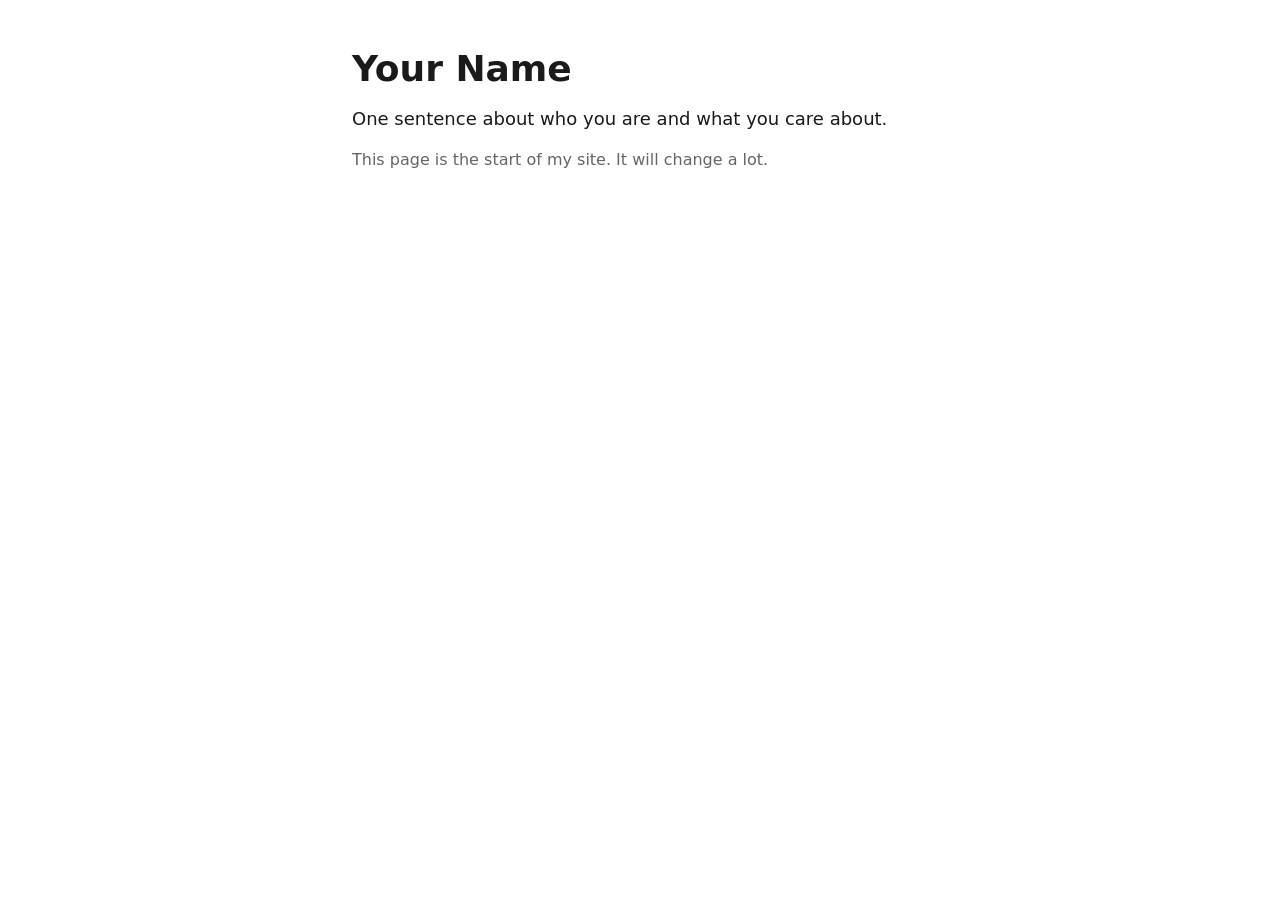
==== public/index.html @ e25cf537 "Add the PMUX starter for my personal site" ====
<!doctype html>
<html lang="en">
<head>
  <meta charset="utf-8">
  <meta name="viewport" content="width=device-width, initial-scale=1">
  <title>Your Name</title>
  <style>
    body {
      margin: 0;
      padding: 48px 24px;
      font-family: system-ui, -apple-system, "Segoe UI", sans-serif;
      font-size: 18px;
      line-height: 1.5;
      color: #1a1a1a;
      background: #ffffff;
    }
    main {
      max-width: 36rem;
      margin: 0 auto;
    }
    h1 {
      font-size: 2.25rem;
      line-height: 1.15;
      margin: 0 0 16px;
    }
    p {
      margin: 0 0 16px;
    }
    a {
      color: inherit;
    }
    .note {
      color: #666666;
      font-size: 16px;
    }
  </style>
</head>
<body>
  <main>
    <h1>Your Name</h1>
    <p>One sentence about who you are and what you care about.</p>
    <p class="note">This page is the start of my site. It will change a lot.</p>
  </main>
</body>
</html>
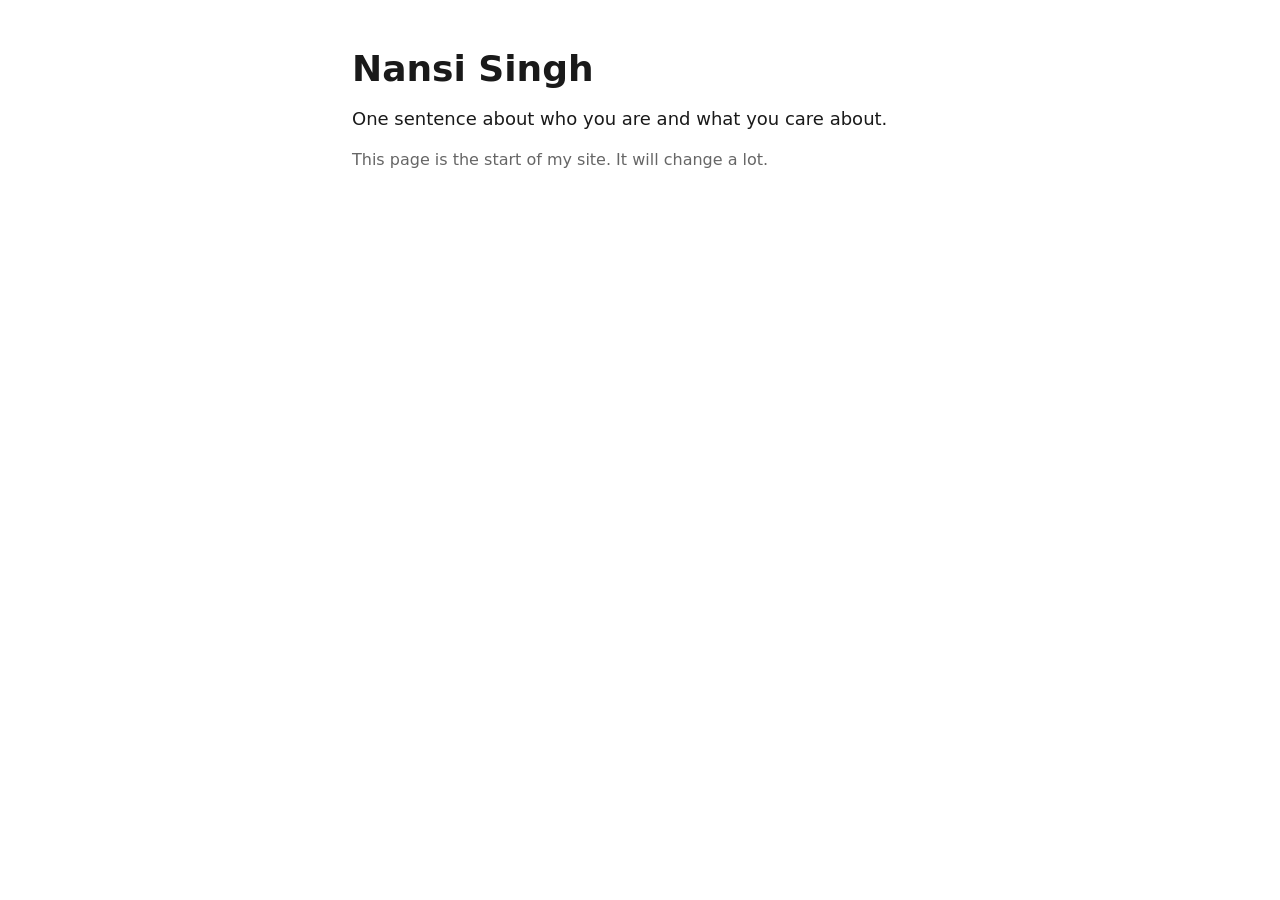
==== commit cb598d67: "Put my name on my homepage" ====
--- a/public/index.html
+++ b/public/index.html
@@ -3,7 +3,7 @@
 <head>
   <meta charset="utf-8">
   <meta name="viewport" content="width=device-width, initial-scale=1">
-  <title>Your Name</title>
+  <title>Nansi Singh</title>
   <style>
     body {
       margin: 0;
@@ -37,7 +37,7 @@
 </head>
 <body>
   <main>
-    <h1>Your Name</h1>
+    <h1>Nansi Singh</h1>
     <p>One sentence about who you are and what you care about.</p>
     <p class="note">This page is the start of my site. It will change a lot.</p>
   </main>
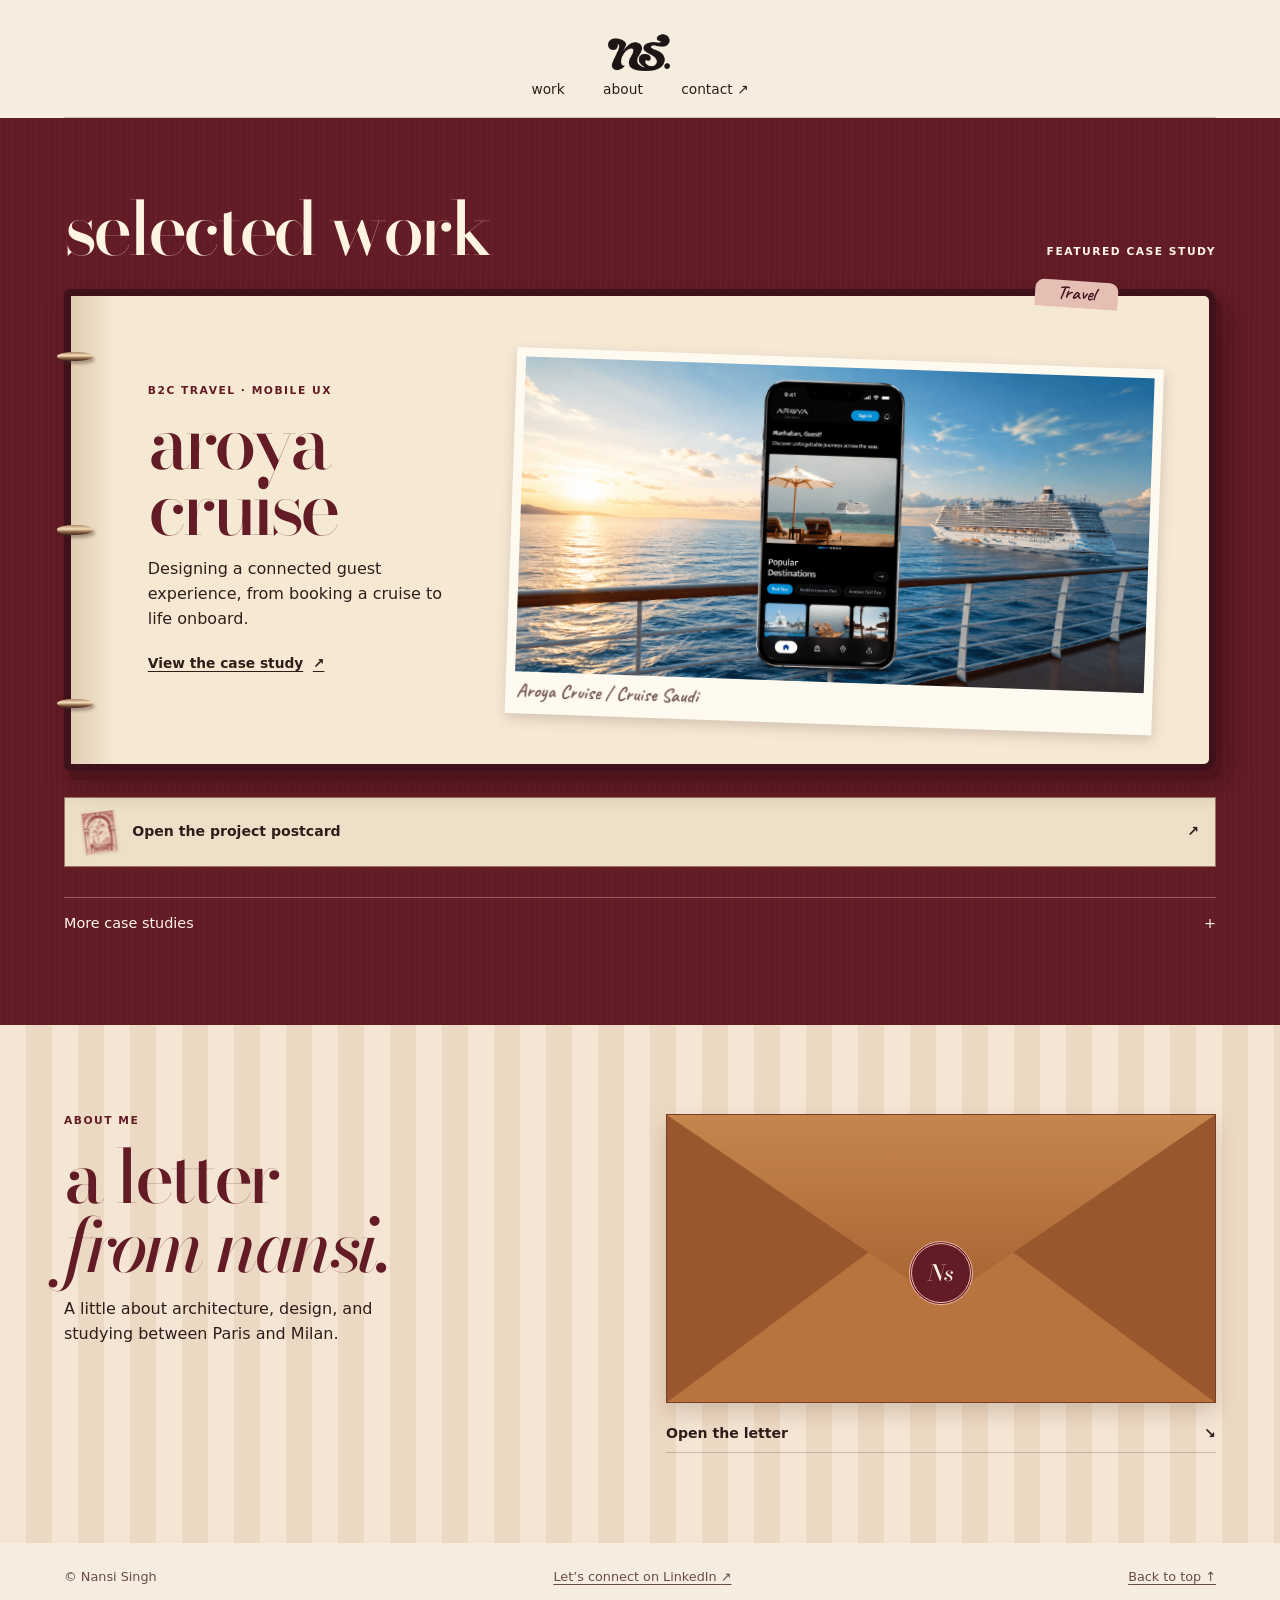
==== commit e1fa92e8: "Bring my portfolio redesign to the course site" ====
--- a/public/index.html
+++ b/public/index.html
@@ -3,43 +3,107 @@
 <head>
   <meta charset="utf-8">
   <meta name="viewport" content="width=device-width, initial-scale=1">
-  <title>Nansi Singh</title>
-  <style>
-    body {
-      margin: 0;
-      padding: 48px 24px;
-      font-family: system-ui, -apple-system, "Segoe UI", sans-serif;
-      font-size: 18px;
-      line-height: 1.5;
-      color: #1a1a1a;
-      background: #ffffff;
+  <meta name="description" content="Nansi Singh, a product designer in Paris working across UX and product strategy.">
+  <meta name="theme-color" content="#631c25">
+  <title>Nansi Singh | Product Design &amp; Strategy</title>
+  <link rel="stylesheet" href="style.css">
+</head>
+<body id="top">
+  <div class="page-opening" aria-hidden="true">
+    <svg class="opening-scene" viewBox="0 0 800 460" fill="none">
+      <path class="opening-sky" d="M31 67 145 35 248 53 368 27 485 45 626 26 765 71 746 351 50 365Z" fill="#e9c8a0"/>
+      <circle class="opening-sun" cx="554" cy="148" r="69" fill="#c86737"/>
+      <path class="opening-hills" d="M33 291 122 248 196 261 284 211 377 260 452 230 583 273 653 224 764 264 745 365 51 379Z" fill="#8e9673"/>
+      <path class="opening-ground" d="M26 329 163 304 285 327 431 298 556 314 672 292 774 321 752 398 649 426 499 408 377 433 251 412 117 429 44 403Z" fill="#a85048"/>
+      <path class="opening-line" d="M91 358c145-41 241 35 377-6s199-35 238-26" stroke="#f8e8cc" stroke-width="2" stroke-linecap="round" stroke-dasharray="5 7"/>
+    </svg>
+    <img class="opening-stamp" src="assets/atelier-stamp.png" alt="">
+  </div>
+  <a class="skip" href="#main">Skip to content</a>
+  <header class="masthead shell">
+    <a class="brand" href="#top" aria-label="Nansi Singh, home"><span class="monogram"><img src="assets/ink-monogram.png" alt="" width="240" height="240"></span></a>
+    <nav aria-label="Main navigation">
+      <a href="#work">work</a>
+      <a href="#about">about</a>
+      <a href="https://www.linkedin.com/in/nansisingh/">contact <span aria-hidden="true">↗</span></a>
+    </nav>
+  </header>
+
+  <main id="main">
+    <section class="work" id="work" aria-labelledby="work-title">
+      <div class="shell">
+        <div class="section-head"><h1 id="work-title">Selected work</h1><span class="label">Featured case study</span></div>
+        <article class="binder" data-enter>
+          <div class="binding" aria-hidden="true"><i></i><i></i><i></i></div><span class="binder-tab" aria-hidden="true">Travel</span>
+          <div class="project-copy">
+            <p class="label">B2C travel · Mobile UX</p>
+            <h3>Aroya <br>Cruise</h3>
+            <p>Designing a connected guest experience, from booking a cruise to life onboard.</p>
+            <a class="ink-link" href="https://www.figma.com/proto/tfjlSwXrJV33OxZfmU2uwi/Aroya-Cruise-CS?node-id=146-2909&amp;scaling=scale-down-width&amp;content-scaling=fixed&amp;page-id=146%3A2908&amp;hide-ui=1">View the case study <span aria-hidden="true">↗</span></a>
+          </div>
+          <figure class="project-print">
+            <img src="assets/aroya.png" alt="Aroya Cruise mobile design shown against an ocean backdrop" width="1774" height="887" loading="lazy">
+            <figcaption>Aroya Cruise / Cruise Saudi</figcaption>
+          </figure>
+        </article>
+        <details class="field-note">
+          <summary><img src="assets/atelier-stamp.png" alt=""><span class="note-open">Open the project postcard</span><span class="note-close">Close the project postcard</span><span aria-hidden="true">↗</span></summary>
+          <div class="postcard-copy">
+            <p class="label">Aroya Cruise · Field note</p>
+            <h2>One voyage, three journeys.</h2>
+            <p>I mapped the experience before booking, after booking, and onboard. The mobile design system supported both English and Arabic across those journeys.</p>
+          </div>
+        </details>
+        <details class="archive">
+          <summary>More case studies <span aria-hidden="true"></span></summary>
+          <div class="archive-links">
+            <a href="https://www.figma.com/proto/XXnvyD3x2PfNBTRGx8fcpU/Online-Pay-Case-study?node-id=162-829&amp;scaling=scale-down-width&amp;content-scaling=fixed&amp;page-id=162%3A790&amp;hide-ui=1"><span>Online Pay</span><small>Financing &amp; checkout ↗</small></a>
+            <a href="https://www.behance.net/gallery/229377149/Design-System-DreamHUB-Case-Study"><span>DreamHUB</span><small>Design system ↗</small></a>
+          </div>
+        </details>
+      </div>
+    </section>
+
+    <section class="about" id="about" aria-labelledby="about-title">
+      <div class="shell about-grid">
+        <div class="about-intro">
+          <p class="label">About me</p>
+          <h2 id="about-title">A letter<br><em>from Nansi.</em></h2>
+          <p>A little about architecture, design, and studying between Paris and Milan.</p>
+        </div>
+        <details class="letter" data-enter>
+          <summary>
+            <span class="envelope" aria-hidden="true"><span class="envelope-note">To you, from Nansi</span><span class="envelope-print"></span><span class="seal">Ns</span></span>
+            <span class="letter-action"><span class="when-closed">Open the letter</span><span class="when-open">Close the letter</span><span aria-hidden="true">↘</span></span>
+          </summary>
+          <div class="letter-paper">
+            <p class="greeting">Hello again,</p>
+            <p>I started in architecture. I still think about how people move through spaces, and I bring that same curiosity to the journeys I design on a screen.</p>
+            <p>These days I’m studying Product Management &amp; UX at SKEMA and Politecnico di Milano, building on my design work in travel, fintech, and B2B SaaS.</p>
+            <p class="sign-off">Nansi</p>
+            <a class="ink-link" href="assets/NansiSingh_Resume.pdf">View my résumé <span aria-hidden="true">↗</span></a>
+          </div>
+        </details>
+      </div>
+    </section>
+  </main>
+
+  <footer class="footer shell">
+    <p>© Nansi Singh</p>
+    <a href="https://www.linkedin.com/in/nansisingh/">Let’s connect on LinkedIn <span aria-hidden="true">↗</span></a>
+    <a href="#top">Back to top ↑</a>
+  </footer>
+  <script>
+    if (!matchMedia('(prefers-reduced-motion: reduce)').matches && 'IntersectionObserver' in window) {
+      const observer = new IntersectionObserver(entries => {
+        for (const entry of entries) {
+          if (!entry.isIntersecting) continue;
+          entry.target.classList.add('arrived');
+          observer.unobserve(entry.target);
+        }
+      }, { threshold: 0.2 });
+      document.querySelectorAll('[data-enter]').forEach(element => observer.observe(element));
     }
-    main {
-      max-width: 36rem;
-      margin: 0 auto;
-    }
-    h1 {
-      font-size: 2.25rem;
-      line-height: 1.15;
-      margin: 0 0 16px;
-    }
-    p {
-      margin: 0 0 16px;
-    }
-    a {
-      color: inherit;
-    }
-    .note {
-      color: #666666;
-      font-size: 16px;
-    }
-  </style>
-</head>
-<body>
-  <main>
-    <h1>Nansi Singh</h1>
-    <p>One sentence about who you are and what you care about.</p>
-    <p class="note">This page is the start of my site. It will change a lot.</p>
-  </main>
+  </script>
 </body>
 </html>
--- a/public/style.css
+++ b/public/style.css
@@ -0,0 +1,227 @@
+@font-face {
+  font-family: "Bodoni Moda";
+  src: url("assets/fonts/bodoni.woff2") format("woff2");
+  font-weight: 500;
+  font-display: swap;
+}
+
+@font-face {
+  font-family: "Bodoni Moda";
+  src: url("assets/fonts/bodoni-italic.woff2") format("woff2");
+  font-weight: 500;
+  font-style: italic;
+  font-display: swap;
+}
+
+@font-face {
+  font-family: Caveat;
+  src: url("assets/fonts/caveat.woff2") format("woff2");
+  font-weight: 600;
+  font-display: swap;
+}
+
+:root {
+  color-scheme: light;
+  --paper: #f6eddf;
+  --ink: #301d19;
+  --muted: #684c44;
+  --wine: #631c25;
+  --deep-wine: #3f111a;
+  --blush: #e5bfb3;
+  --cream: #fff4e1;
+  --rule: #301d1937;
+  --display: "Bodoni Moda", Georgia, serif;
+  --hand: Caveat, cursive;
+  --settle: cubic-bezier(.22, 1, .36, 1);
+  color: var(--ink);
+  background: var(--paper);
+  font: 1rem/1.55 system-ui, sans-serif;
+}
+
+* { box-sizing: border-box; }
+body, h1, h2, h3, p, figure { margin: 0; }
+body { overflow-x: clip; }
+a { color: inherit; text-underline-offset: .25em; }
+a:hover { text-decoration-thickness: 2px; }
+a:focus-visible, summary:focus-visible { outline: 2px solid currentColor; outline-offset: 5px; }
+img { display: block; width: 100%; height: auto; }
+summary { cursor: pointer; }
+.shell { width: min(100% - 3rem, 72rem); margin-inline: auto; }
+.skip { position: fixed; z-index: 5; inset: .6rem auto auto .6rem; padding: .6rem 1rem; background: white; transform: translateY(-160%); }
+.skip:focus { transform: none; }
+
+.masthead { display: grid; justify-items: center; align-content: center; gap: .6rem; padding-block: .95rem 1rem; border-bottom: 1px solid var(--rule); }
+.brand { display: grid; place-items: center; text-decoration: none; }
+.monogram { width: 4.6rem; height: 3.4rem; display: grid; place-items: center;  }
+.monogram img { width: 100%; height: 100%; object-fit: contain; }
+.masthead nav { display: flex; gap: clamp(.9rem, 3vw, 2.4rem); font-size: .86rem; }
+.masthead nav a { text-decoration: none; }
+.masthead nav a:hover { text-decoration: underline; }
+
+.label { font: 650 .67rem/1.35 system-ui, sans-serif; letter-spacing: .14em; text-transform: uppercase; }
+h1, h2, h3 { font-family: var(--display); font-weight: 500; text-transform: lowercase; }
+h1 em, .about h2 em { font-weight: 500; }
+.ink-link { display: inline-flex; gap: .6rem; align-items: center; margin-top: 1.35rem; font-weight: 650; font-size: .86rem; }
+
+
+.work { background-color: var(--wine); background-image: repeating-linear-gradient(90deg, #ffffff05 0 1px, #00000005 1px 3px, transparent 3px 6px); color: var(--cream); padding-block: clamp(2.8rem, 6vw, 5.4rem); }
+.section-head { display: flex; align-items: baseline; justify-content: space-between; gap: 1rem; margin-bottom: 1.55rem; }
+h1, h2 { font-size: clamp(2.65rem, 5.8vw, 5.35rem); line-height: .94; letter-spacing: -.055em; }
+.section-head .label { text-align: right; }
+.binder { position: relative; display: grid; grid-template-columns: .65fr 1.35fr; align-items: center; gap: clamp(1.4rem, 4vw, 4rem); padding: clamp(1.6rem, 4vw, 3.5rem) clamp(1.3rem, 4vw, 3.5rem) clamp(1.6rem, 4vw, 3.5rem) clamp(2.1rem, 6vw, 5rem); color: var(--ink); background: linear-gradient(90deg, #e0cdb3, #f6e9d4 4%, #f6e9d4); border: .45rem solid var(--deep-wine); border-radius: .35rem .75rem .75rem .35rem; box-shadow: .35rem .55rem 0 #4f131b, .65rem .85rem 1.7rem #27081160; }
+.binding { position: absolute; inset: 12% auto 12% -.85rem; display: flex; flex-direction: column; justify-content: space-between; }
+.binding i { display: block; width: 2.2rem; height: .58rem; background: linear-gradient(#ac8668, #f6dfba 40%, #886143 70%, #402920); border-radius: 50%; box-shadow: 2px 3px 3px #462d2660; }
+.project-copy .label { color: var(--wine); }
+.project-copy h3 { font-size: clamp(3rem, 6vw, 5.9rem); line-height: .86; margin-block: .65rem 1rem; color: var(--wine); letter-spacing: -.06em; }
+.project-copy p:not(.label) { max-width: 30ch; }
+.project-print { transform: rotate(2deg); background: #fffaf0; padding: .55rem .55rem .65rem; box-shadow: 1px 5px 12px #462d2633; }
+.project-print figcaption { padding: .55rem .15rem 0; font: 600 1.2rem/1.2 var(--hand); color: var(--muted); }
+.archive { margin-top: 1.9rem; border-top: 1px solid #f7e2cb54; }
+.archive summary, .letter summary { list-style: none; }
+summary::-webkit-details-marker { display: none; }
+.archive summary { display: flex; justify-content: space-between; gap: 1rem; padding-block: .85rem; font-size: .9rem; }
+.archive summary span::before { content: "+"; }
+.archive[open] summary span::before { content: "−"; }
+.archive-links { display: grid; gap: .5rem; grid-template-columns: 1fr 1fr; }
+.archive-links a { display: flex; flex-wrap: wrap; justify-content: space-between; gap: .25rem 1rem; padding: .85rem 1rem; border: 1px solid #f7e2cb54; text-decoration: none; }
+.archive-links a:hover { text-decoration: underline; }
+
+.about { padding-block: clamp(3.5rem, 7vw, 6.4rem); background: repeating-linear-gradient(90deg, #f4e5d5 0 26px, #ecd9c4 26px 52px); }
+.about-grid { display: grid; grid-template-columns: 1fr 1.1fr; align-items: start; gap: clamp(2rem, 8vw, 7rem); }
+.about-intro .label { color: var(--wine); margin-bottom: .8rem; }
+.about h2 { color: var(--wine); }
+.about-intro > p:last-child { margin-top: 1rem; max-width: 31ch; }
+.letter summary { display: grid; gap: 1rem; }
+.envelope { position: relative; isolation: isolate; display: grid; place-items: center; width: 100%; aspect-ratio: 1.9; background: #9a562d; border: 1px solid #773e27; box-shadow: 0 10px 20px #59321530; perspective: 900px; }
+.envelope::before, .envelope::after { content: ""; position: absolute; inset: 0; }
+.envelope::before { background: #b9733e; clip-path: polygon(0 100%, 50% 29%, 100% 100%); }
+.envelope::after { background: linear-gradient(#c7854e, #945121); clip-path: polygon(0 0, 100% 0, 50% 65%); z-index: 2; transform-origin: top center; transition: transform .52s var(--settle); }
+.seal { z-index: 3; display: grid; place-items: center; width: clamp(2.6rem, 5vw, 4rem); aspect-ratio: 1; background: var(--wine); color: var(--cream); border: 3px double #f1bbaa; border-radius: 50%; font: italic 1.4rem var(--display); transform: translateY(22%); transition: opacity .18s; }
+.letter summary:hover .seal { background: var(--deep-wine); }
+.letter[open] .envelope::after { transform: rotateX(172deg); }
+.letter[open] .seal { opacity: 0; }
+.letter-action { display: flex; align-items: center; justify-content: space-between; padding: .25rem 0 .45rem; border-bottom: 1px solid var(--rule); font-size: .88rem; font-weight: 650; }
+.letter:not([open]) .when-open, .letter[open] .when-closed { display: none; }
+.letter-paper { padding: clamp(1.25rem, 4vw, 2.5rem); margin-top: .85rem; background: #fff8eb; box-shadow: 0 5px 16px #59321518;  }
+.letter-paper p + p { margin-top: .8rem; }
+.greeting, .sign-off { color: var(--wine); font: 600 2rem var(--hand); }
+
+
+.footer { display: flex; align-items: center; justify-content: space-between; gap: .6rem 1.4rem; flex-wrap: wrap; padding-block: 1.5rem; font-size: .8rem; color: var(--muted); }
+
+
+.binder-tab { position: absolute; top: -.95rem; right: 8%; padding: .2rem 1.4rem .3rem; background: #e5bfb3; color: var(--deep-wine); border-radius: .55rem .55rem 0 0; font: 600 1.2rem/1 var(--hand); transform: rotate(4deg); }
+.envelope-note { position: absolute; z-index: 1; inset: 13% 7% 16%; display: grid; place-items: center; padding: .5rem; text-align: center; color: var(--wine); background: #fff6e7; box-shadow: 0 3px 10px #44241c33; font: 600 clamp(1.2rem, 4vw, 2.1rem)/1 var(--hand); opacity: 0; transform: translateY(12%); transition: transform .52s var(--settle), opacity .15s; }
+.letter[open] .envelope-note { opacity: 1; transform: translateY(-28%) rotate(-4deg); transition-delay: .17s; }
+.envelope-print {
+  position: absolute;
+  z-index: 1;
+  top: 20%;
+  left: 12%;
+  width: 23%;
+  aspect-ratio: 4 / 5;
+  border: .3rem solid #fff8eb;
+  border-bottom-width: .7rem;
+  background: #ead6bd url("assets/nansi.png") center 57% / cover;
+  box-shadow: 0 4px 12px #44241c44;
+  opacity: 0;
+  transform: translateY(18%) rotate(4deg);
+  transition: transform .6s var(--settle), opacity .2s;
+}
+.letter[open] .envelope-print { opacity: 1; transform: translateY(-48%) rotate(-13deg); transition-delay: .25s; }
+.letter[open] .envelope-note { padding-left: 23%; }
+.letter-action > span:last-child { display: inline-block; transition: transform .3s var(--settle); }
+.letter[open] .letter-action > span:last-child { transform: rotate(180deg); }
+
+@media (prefers-reduced-motion: no-preference) {
+  .monogram { animation: clip-on .74s var(--settle) both; }
+  .binder.arrived .project-print { animation: turn-page .85s var(--settle) both; transform-origin: left center; }
+  .letter.arrived summary { animation: deliver .8s var(--settle) both; }
+  .letter[open] .letter-paper { animation: unfold .58s var(--settle) both; }
+  .archive[open] .archive-links { animation: set-type .35s var(--settle) both; }
+}
+
+@keyframes clip-on { from { opacity: 0; transform: translateY(-.7rem) rotate(13deg); } }
+@keyframes set-type { from { opacity: 0; translate: 0 .7rem; } }
+@keyframes turn-page { from { opacity: .35; transform: perspective(900px) rotateY(-28deg) rotate(-2deg); } }
+@keyframes deliver { from { opacity: .4; transform: translateY(1.3rem) rotate(-3deg); } }
+@keyframes unfold { from { opacity: 0; transform: translateY(-1.8rem) scale(.97); } 28% { opacity: 0; } }
+
+@media (max-width: 700px) {
+  .shell { width: calc(100% - 2rem); }
+  .masthead { padding-block: .65rem .75rem; }
+  .monogram { width: 3.6rem; height: 2.7rem; }
+  .binder, .about-grid { grid-template-columns: minmax(0, 1fr); }
+  .binder { padding-left: 1.8rem; }
+  .binding i { width: 1.6rem; }
+  .project-copy h3 br { display: none; }
+  .archive-links { grid-template-columns: 1fr; }
+}
+
+@media (prefers-reduced-motion: reduce) {
+  *, *::before, *::after { animation: none !important; transition: none !important; }
+}
+
+.page-opening { display: none; }
+
+@media (prefers-reduced-motion: no-preference) {
+  .page-opening {
+    position: fixed;
+    z-index: 30;
+    inset: 0;
+    display: grid;
+    place-items: center;
+    overflow: hidden;
+    pointer-events: none;
+    background-color: var(--paper);
+    background-image: linear-gradient(#89684e16 1px, transparent 1px), linear-gradient(90deg, #89684e16 1px, transparent 1px);
+    background-size: 22px 22px;
+    animation: open-page 2.25s var(--settle) both;
+  }
+  .opening-scene { width: min(90vw, 53rem); }
+  .opening-sky, .opening-hills, .opening-ground, .opening-sun {
+    transform-box: fill-box;
+    transform-origin: center;
+    animation: lay-cutout .52s var(--settle) both;
+  }
+  .opening-sun { animation-delay: .18s; }
+  .opening-hills { animation-delay: .32s; }
+  .opening-ground { animation-delay: .46s; }
+  .opening-line { animation: set-type .5s .6s var(--settle) both; }
+  .opening-stamp {
+    position: absolute;
+    width: clamp(3.4rem, 9vw, 6.6rem);
+    top: 56%;
+    left: 64%;
+    transform: rotate(12deg);
+    animation: lay-cutout .42s .68s var(--settle) both;
+  }
+}
+
+@keyframes lay-cutout {
+  from { opacity: 0; translate: 0 2.25rem; rotate: -5deg; }
+}
+
+@keyframes open-page {
+  0%, 54% { clip-path: inset(0); }
+  99% { clip-path: inset(0 0 100%); visibility: visible; }
+  100% { clip-path: inset(0 0 100%); visibility: hidden; }
+}
+
+.field-note { margin-top: 1.6rem; background: #ede0c8; color: var(--ink); border: 1px solid #a17462; }
+.field-note summary { display: flex; align-items: center; gap: .9rem; list-style: none; padding: .7rem 1rem; font-size: .88rem; font-weight: 650; }
+.field-note summary img { width: 2.3rem; transform: rotate(-7deg); transition: transform .35s var(--settle); }
+.field-note summary:hover img, .field-note summary:focus-visible img { transform: translateY(-.2rem) rotate(7deg); }
+.field-note summary > span:last-child { margin-left: auto; }
+.field-note:not([open]) .note-close, .field-note[open] .note-open { display: none; }
+.postcard-copy { padding: clamp(1.4rem, 5vw, 3rem); background: #c98679; border-top: 2px dashed #631c2580; transform-origin: top; }
+.postcard-copy h2 { font-size: clamp(2rem, 5vw, 4rem); margin-block: .6rem; }
+.postcard-copy p:last-child { max-width: 53ch; }
+
+@media (prefers-reduced-motion: no-preference) {
+  .field-note[open] .postcard-copy { animation: flip-postcard .6s var(--settle) both; }
+}
+
+@keyframes flip-postcard {
+  from { opacity: 0; transform: perspective(800px) rotateX(-60deg) translateY(-.35rem); }
+}
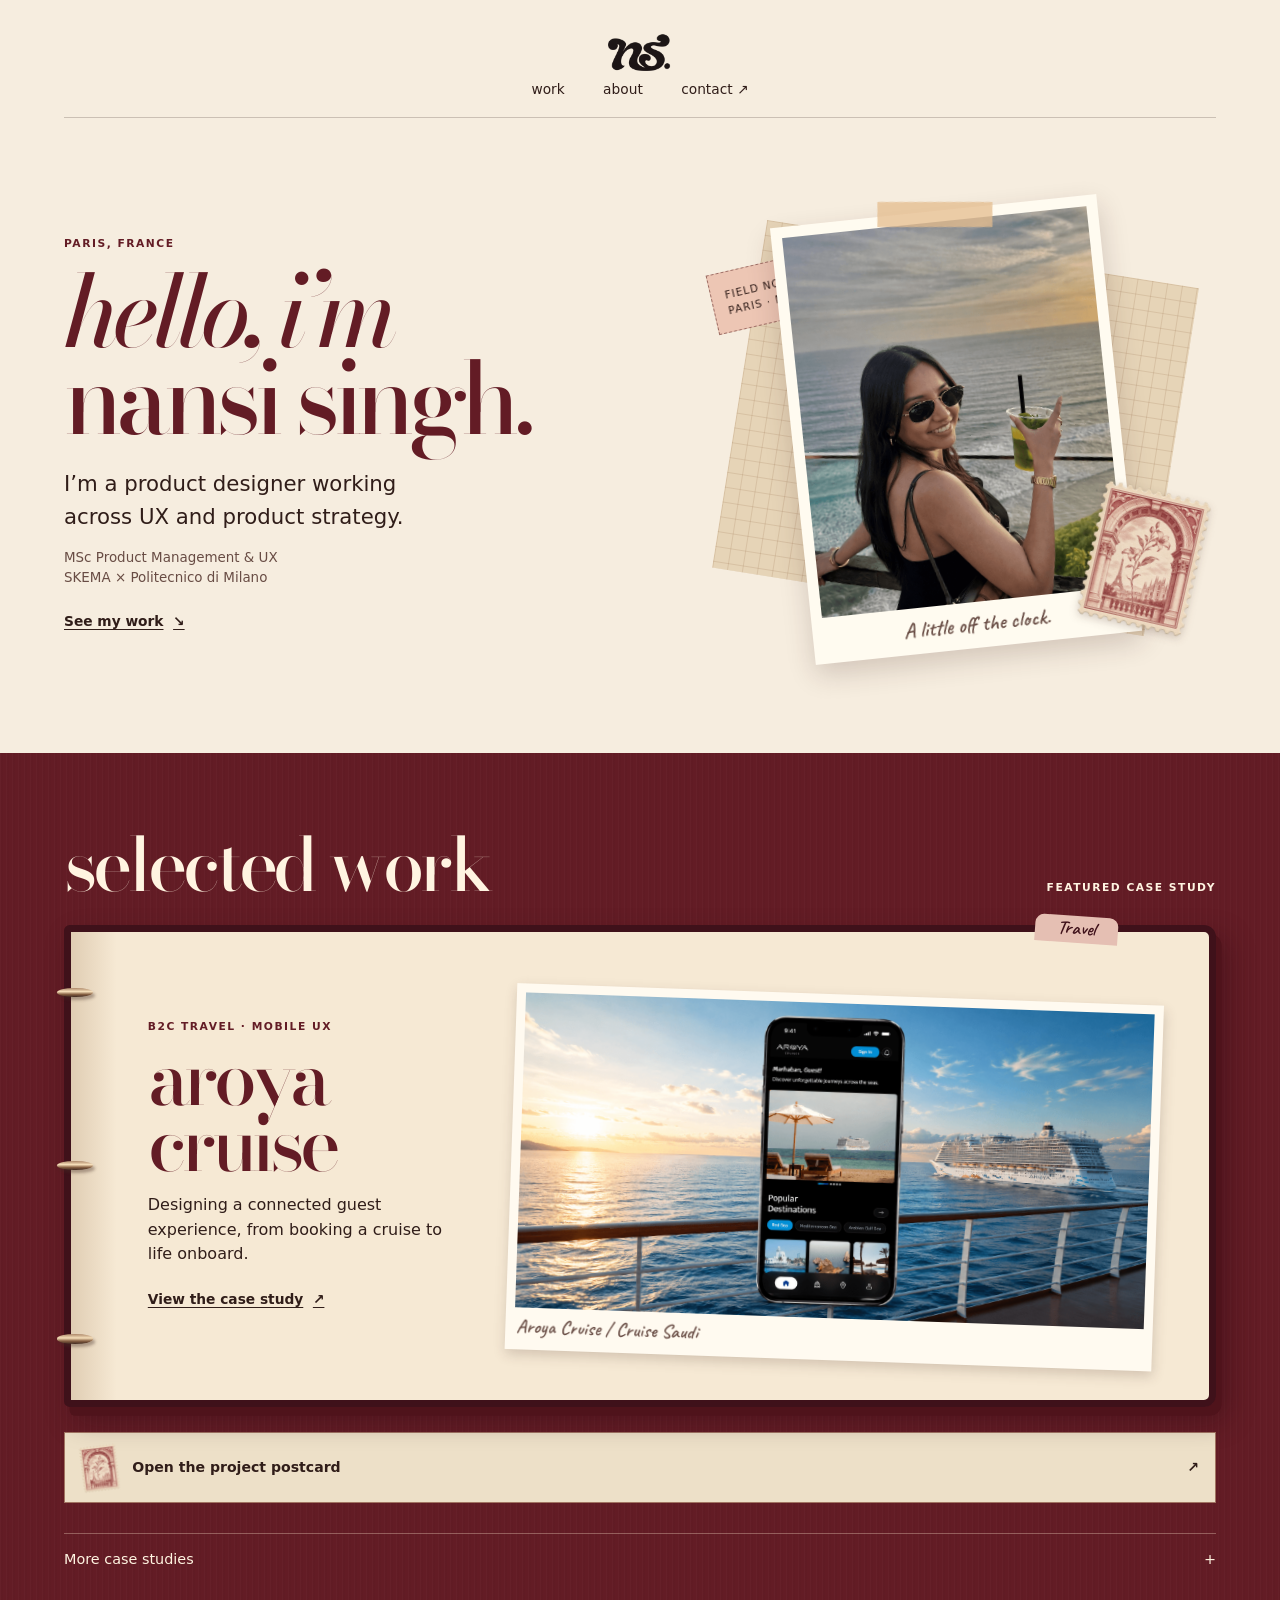
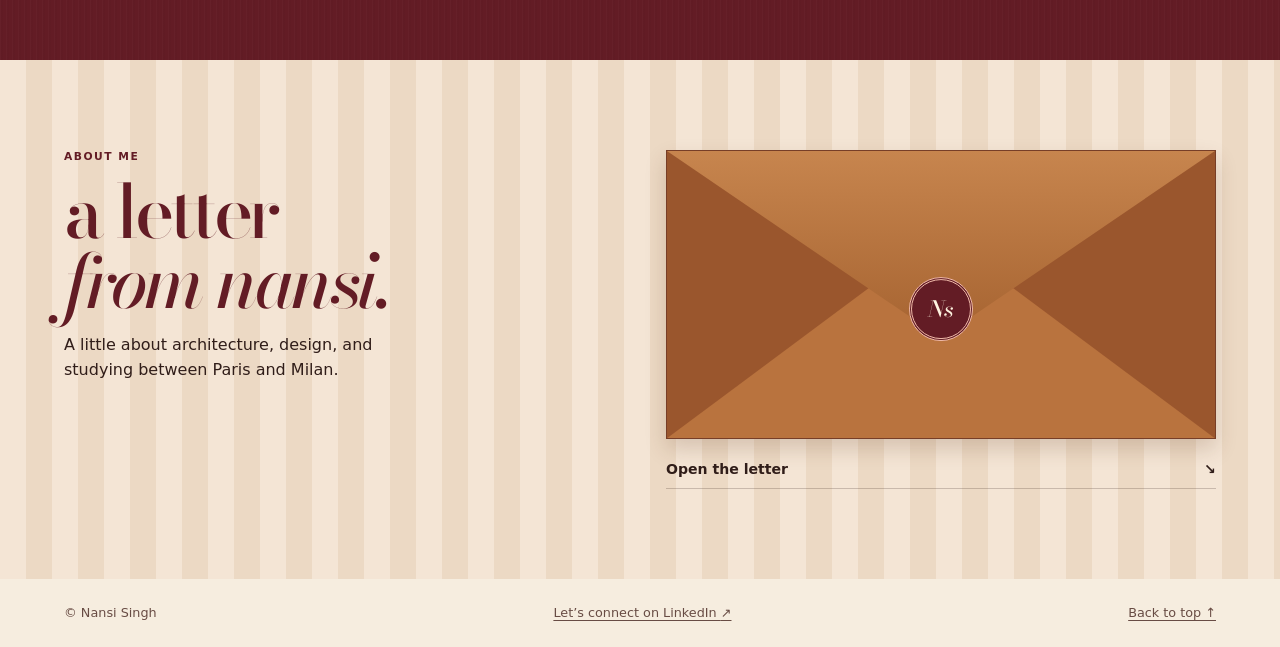
==== commit d9501389: "Restore my portfolio hero" ====
--- a/public/index.html
+++ b/public/index.html
@@ -30,9 +30,27 @@
   </header>
 
   <main id="main">
+    <section class="hero shell" aria-labelledby="hero-title">
+      <div>
+        <p class="label hero-place">Paris, France</p>
+        <h1 id="hero-title"><em>hello, i’m</em><br>nansi singh.</h1>
+        <p class="hero-line">I’m a product designer working across UX and product strategy.</p>
+        <p class="hero-studies">MSc Product Management &amp; UX<br>SKEMA × Politecnico di Milano</p>
+        <a class="ink-link" href="#work">See my work <span aria-hidden="true">↘</span></a>
+      </div>
+      <div class="hero-collage">
+        <div class="hero-ticket" aria-hidden="true">FIELD NOTES<br>PARIS · MILAN</div>
+        <figure class="hero-photo">
+          <img src="assets/nansi.png" alt="Nansi by the sea at sunset" width="1024" height="1536">
+          <figcaption>A little off the clock.</figcaption>
+        </figure>
+        <img class="hero-stamp" src="assets/atelier-stamp.png" alt="">
+      </div>
+    </section>
+
     <section class="work" id="work" aria-labelledby="work-title">
       <div class="shell">
-        <div class="section-head"><h1 id="work-title">Selected work</h1><span class="label">Featured case study</span></div>
+        <div class="section-head"><h2 id="work-title">Selected work</h2><span class="label">Featured case study</span></div>
         <article class="binder" data-enter>
           <div class="binding" aria-hidden="true"><i></i><i></i><i></i></div><span class="binder-tab" aria-hidden="true">Travel</span>
           <div class="project-copy">
--- a/public/style.css
+++ b/public/style.css
@@ -225,3 +225,29 @@
 @keyframes flip-postcard {
   from { opacity: 0; transform: perspective(800px) rotateX(-60deg) translateY(-.35rem); }
 }
+
+.hero { display: grid; grid-template-columns: 1.12fr 1fr; align-items: center; gap: 3rem; padding-block: clamp(3rem, 6vw, 5.8rem); }
+.hero h1 { color: var(--wine); font-size: clamp(3.6rem, 7.8vw, 8rem); line-height: .88; letter-spacing: -.066em; }
+.hero-place { color: var(--wine); margin-bottom: 1rem; }
+.hero-line { font-size: clamp(1.05rem, 2vw, 1.33rem); max-width: 28ch; margin-top: 1.55rem; }
+.hero-studies { color: var(--muted); font-size: .84rem; margin-top: .85rem; }
+.hero-collage { position: relative; isolation: isolate; display: grid; justify-items: center; min-width: 0; padding: 1rem 0 1.7rem; }
+.hero-collage::before { content: ""; position: absolute; z-index: -2; inset: 12% 8% 15%; transform: rotate(9deg); background: repeating-linear-gradient(90deg, #9c745133 0 1px, transparent 1px 15px), repeating-linear-gradient(#9c745133 0 1px, transparent 1px 15px), #e6d4b7; }
+.hero-ticket { position: absolute; z-index: -1; top: 14%; left: 3%; padding: .85rem; transform: rotate(-13deg); background: #edc6b4; border: 1px dashed #9b6a61; font-size: .65rem; letter-spacing: .1em; }
+.hero-photo { position: relative; width: 63%; padding: .7rem; transform: rotate(-6deg); background: #fffbf0; box-shadow: 0 .7rem 1.6rem #3c1b1830; }
+.hero-photo::before { content: ""; position: absolute; top: -.55rem; left: 33%; width: 35%; height: 1.55rem; background: #e4bc8dbe; transform: rotate(6deg); }
+.hero-photo img { aspect-ratio: 4 / 5; object-fit: cover; object-position: center 59%; }
+.hero-photo figcaption { padding-top: .6rem; text-align: center; font: 600 1.35rem/1.15 var(--hand); color: var(--muted); }
+.hero-stamp { position: absolute; right: 3%; bottom: 10%; width: clamp(4.3rem, 9vw, 7rem); transform: rotate(13deg); filter: drop-shadow(0 3px 4px #3c1b1837); }
+
+@media (prefers-reduced-motion: no-preference) {
+  .hero-ticket { animation: lay-cutout .65s 1.65s var(--settle) both; }
+  .hero-photo { animation: lay-cutout .78s 1.8s var(--settle) both; }
+  .hero-stamp { animation: lay-cutout .45s 2.15s var(--settle) both; }
+}
+
+@media (max-width: 700px) {
+  .hero { grid-template-columns: minmax(0, 1fr); gap: 1.65rem; padding-block: 2.5rem 1.8rem; }
+  .hero h1 { font-size: clamp(2.9rem, 11.5vw, 4.4rem); }
+  .hero-collage { width: min(100%, 25rem); margin-inline: auto; }
+}
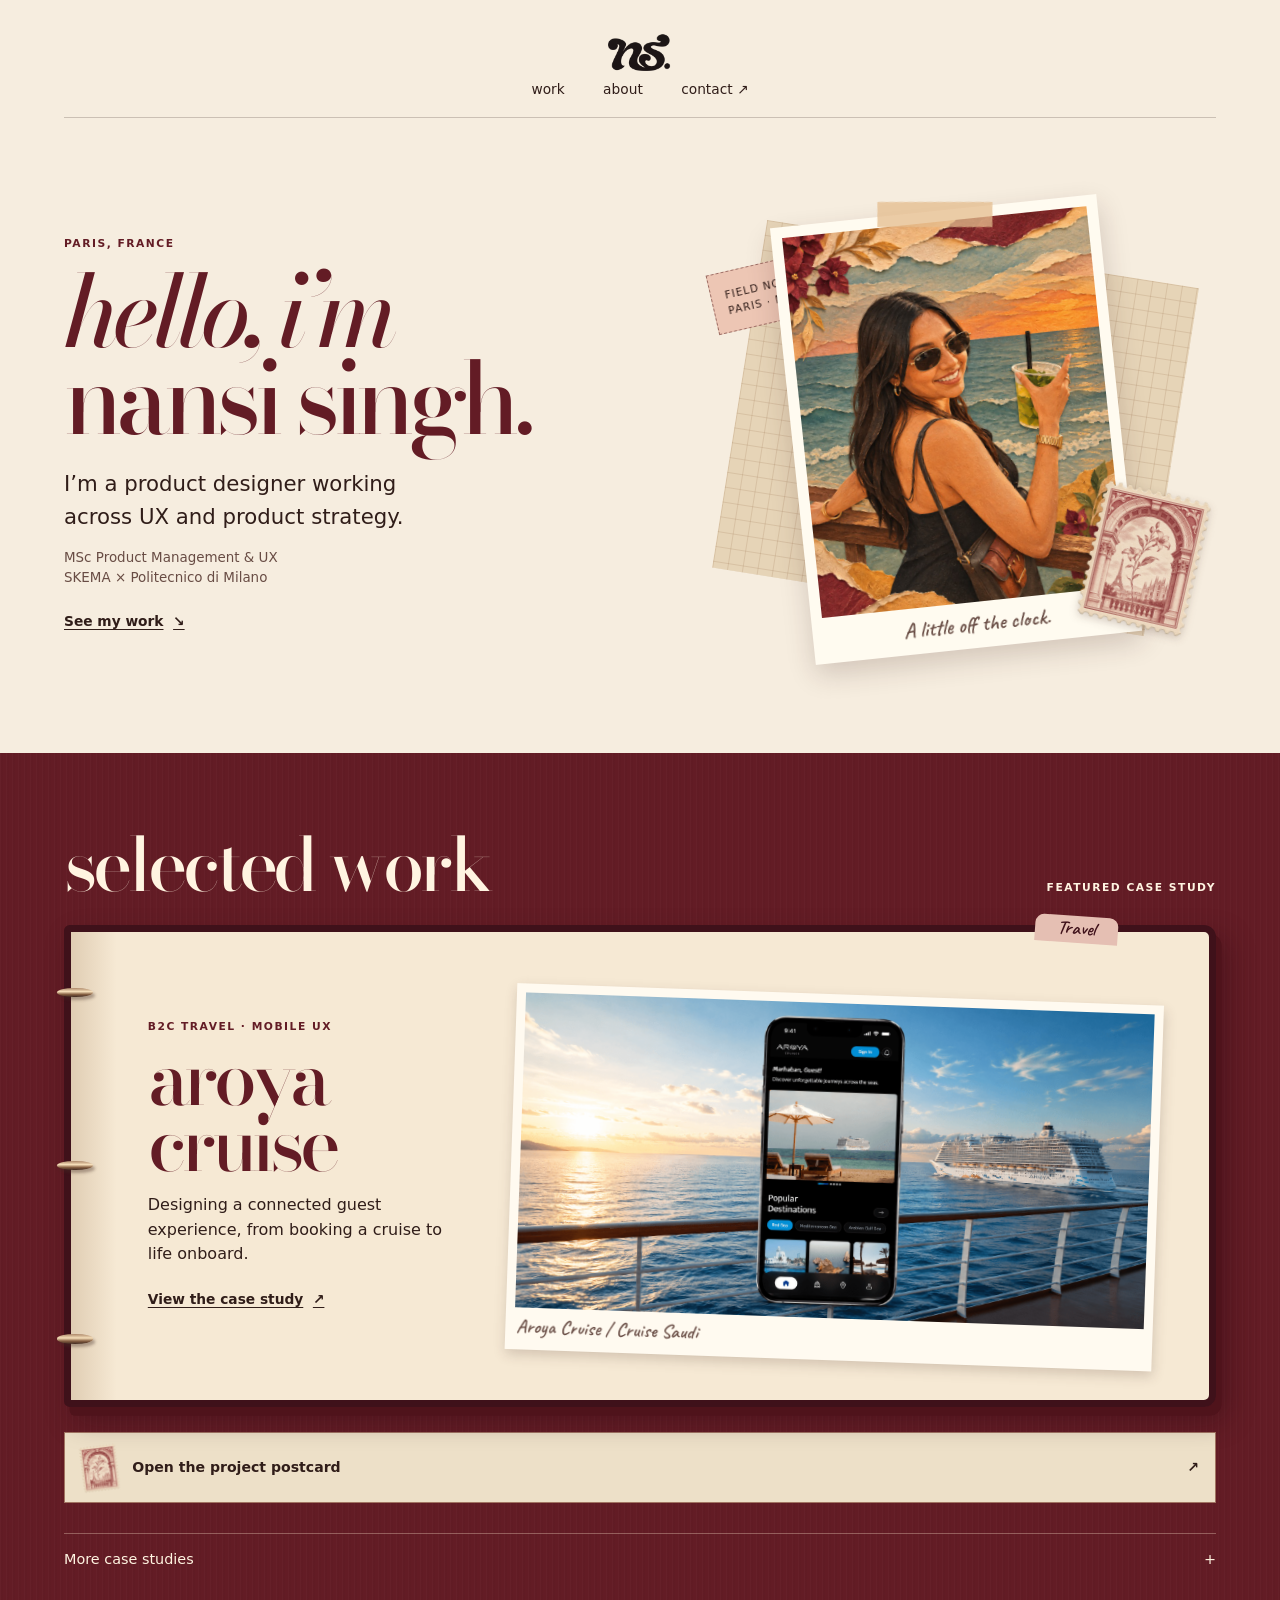
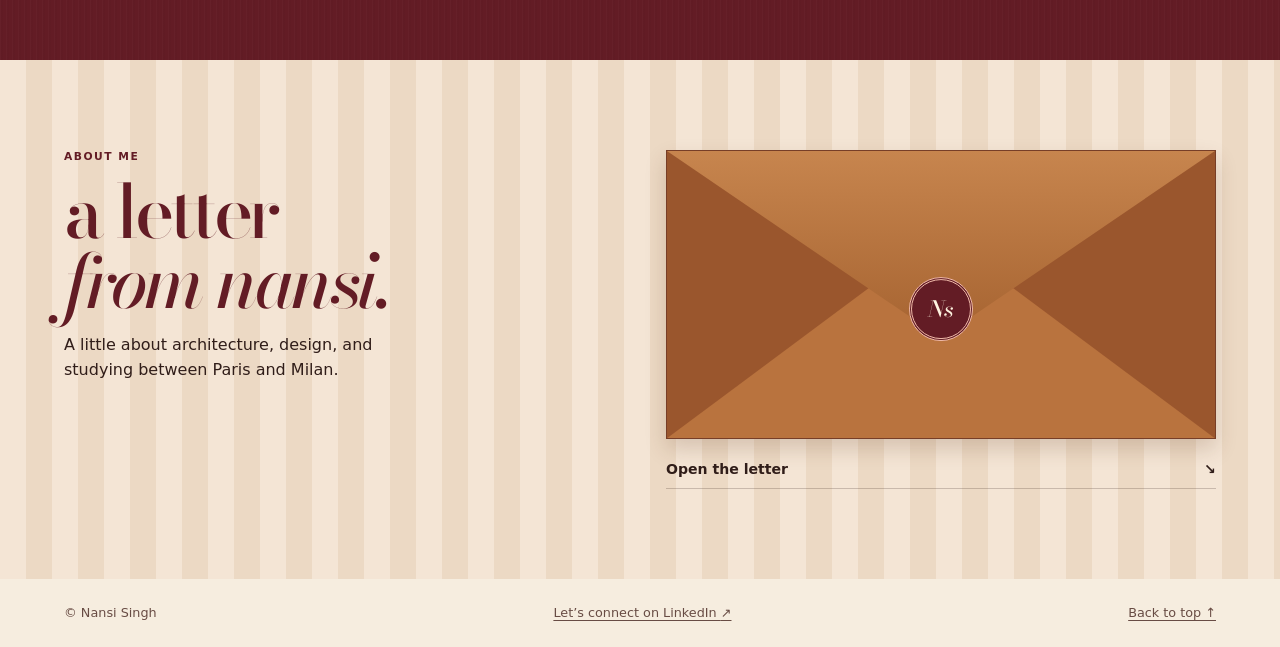
==== commit 6d8f4102: "Illustrate my portfolio hero" ====
--- a/public/index.html
+++ b/public/index.html
@@ -41,7 +41,7 @@
       <div class="hero-collage">
         <div class="hero-ticket" aria-hidden="true">FIELD NOTES<br>PARIS · MILAN</div>
         <figure class="hero-photo">
-          <img src="assets/nansi.png" alt="Nansi by the sea at sunset" width="1024" height="1536">
+          <img src="assets/hero-illustration.jpg" alt="Paper collage illustration of Nansi by the sea at sunset" width="768" height="960">
           <figcaption>A little off the clock.</figcaption>
         </figure>
         <img class="hero-stamp" src="assets/atelier-stamp.png" alt="">
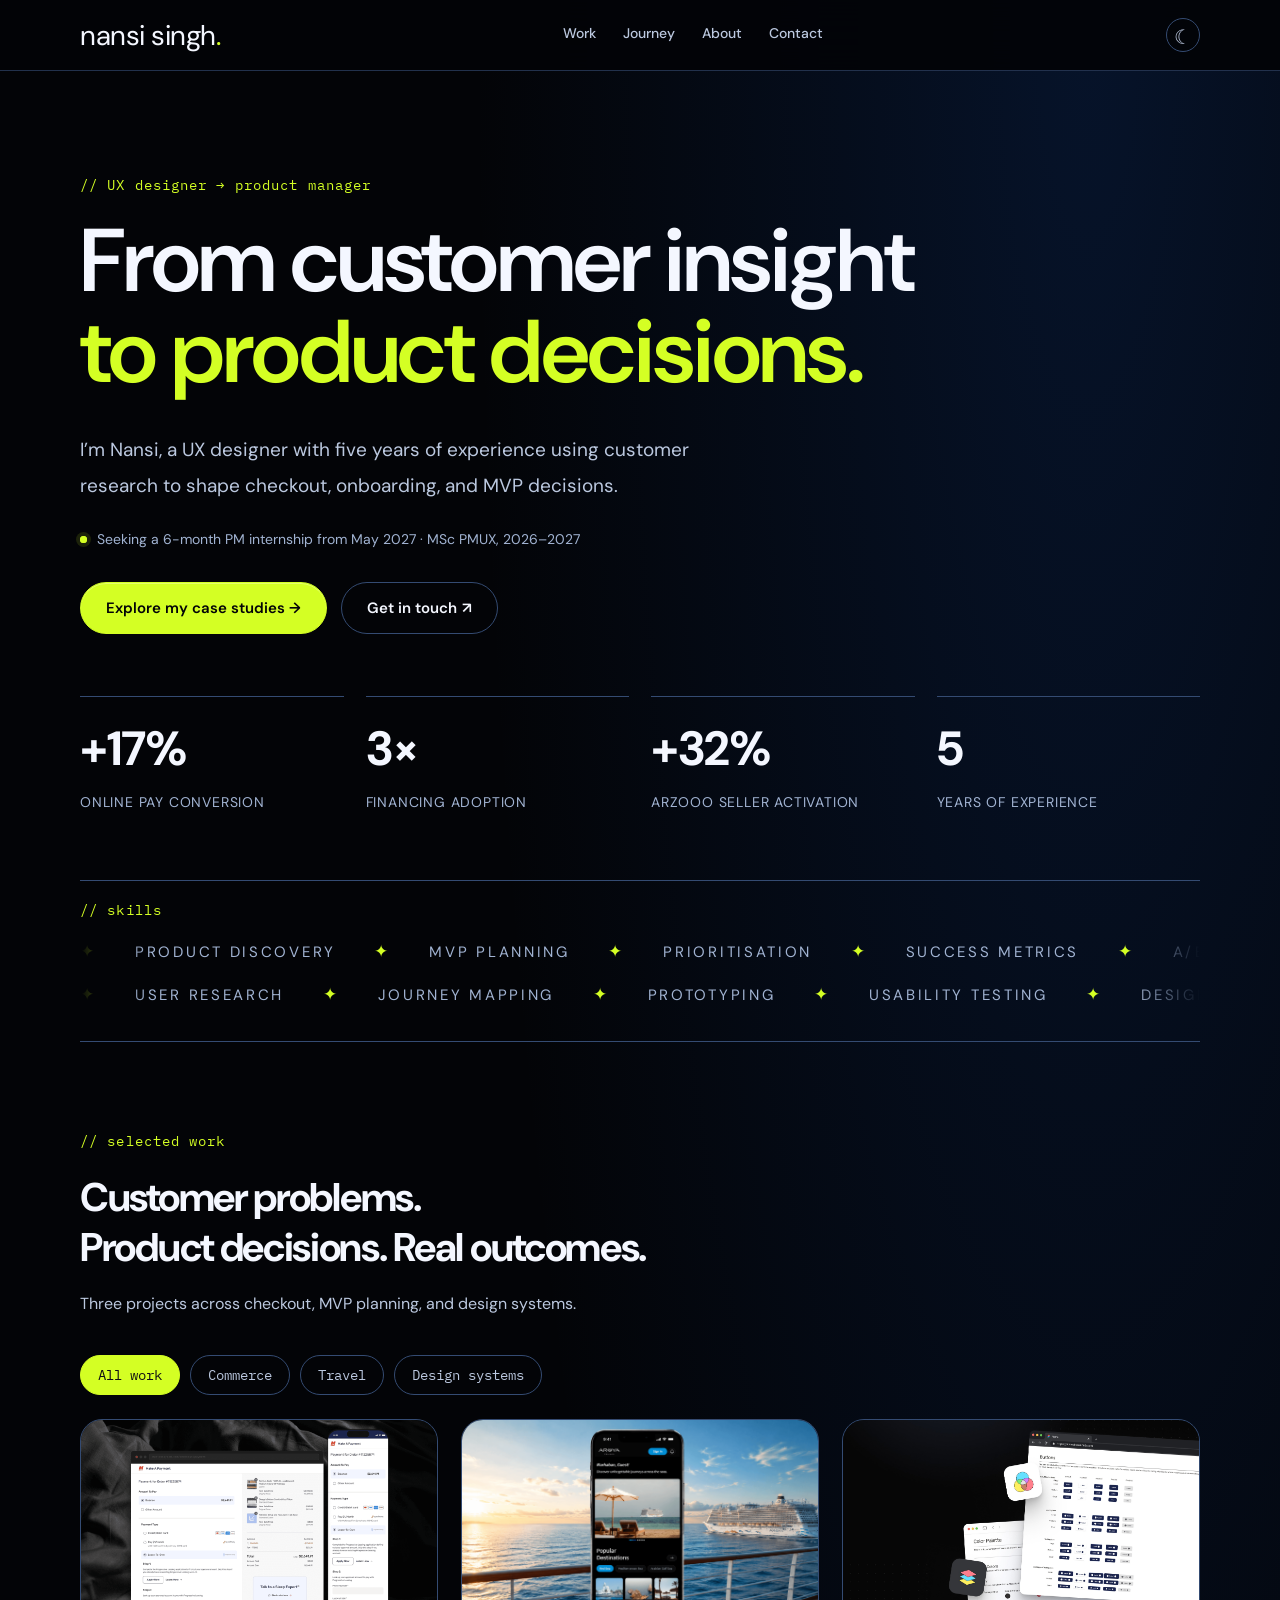
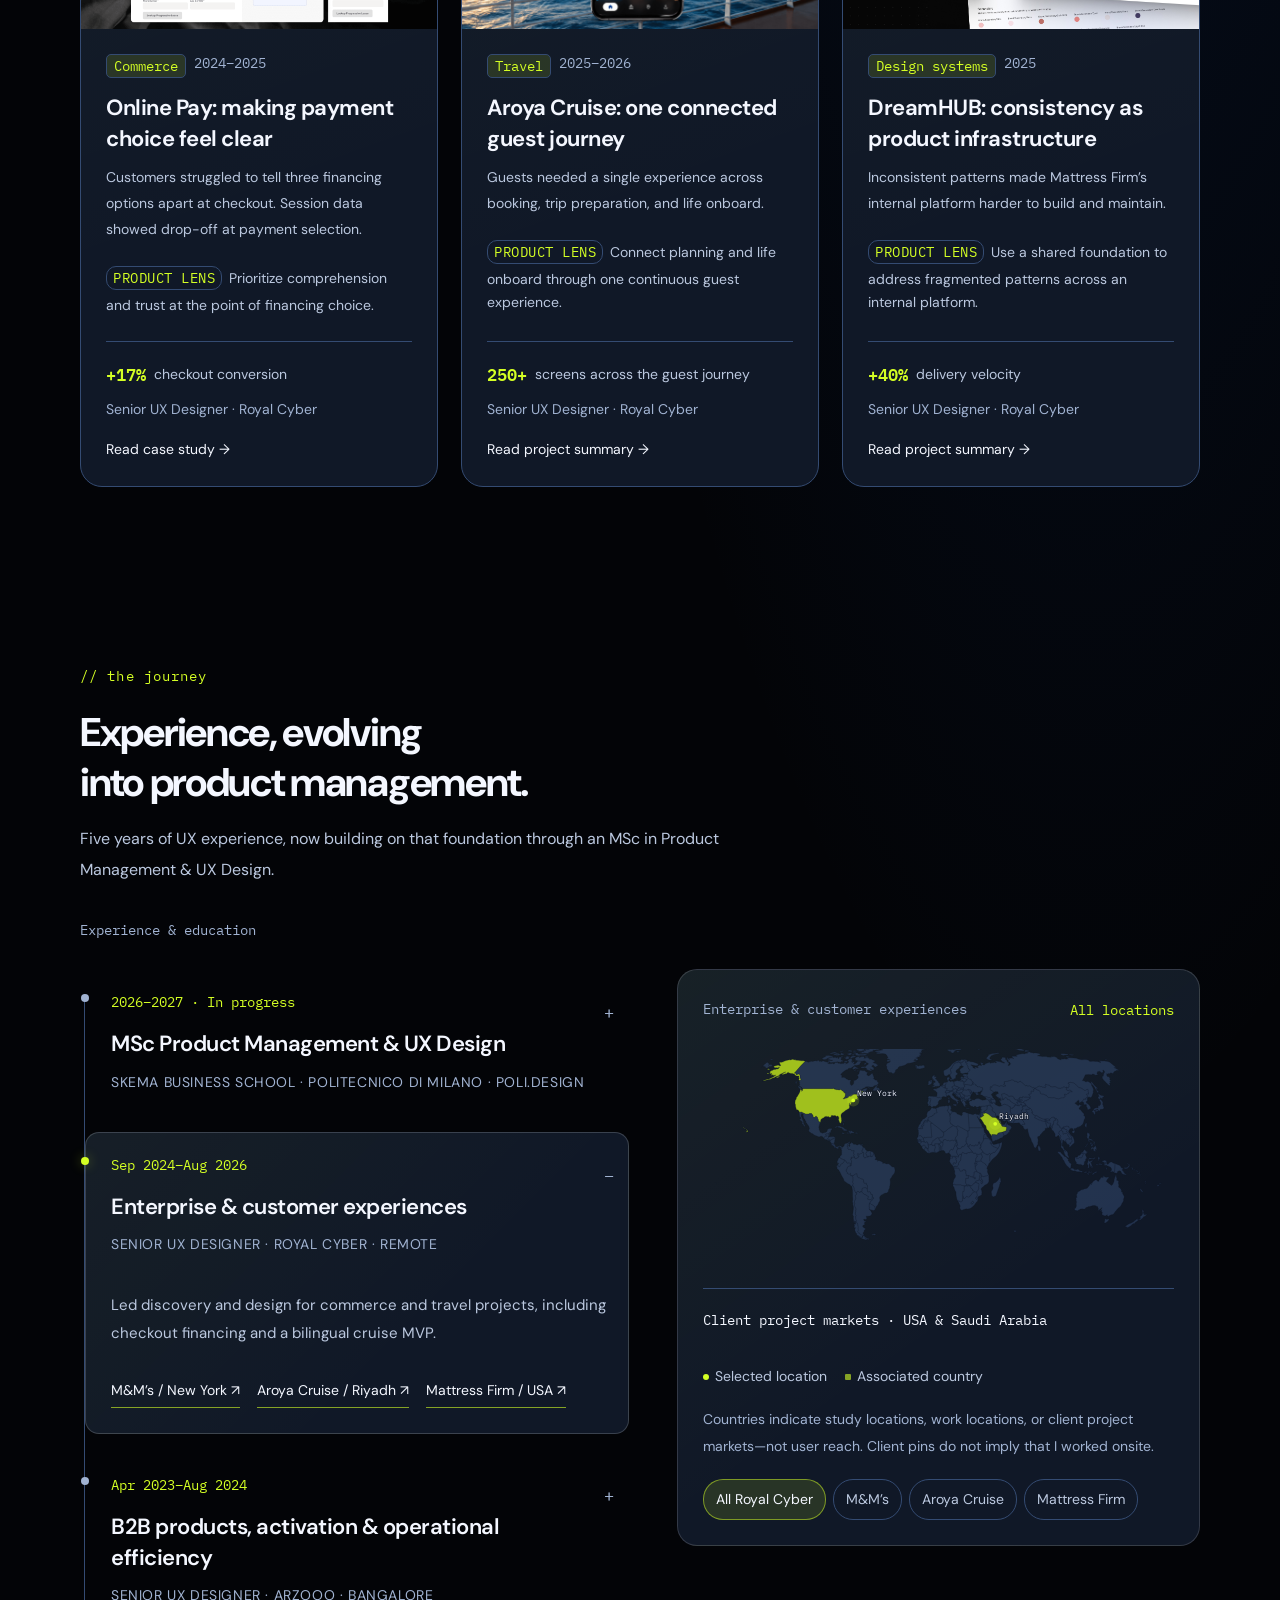
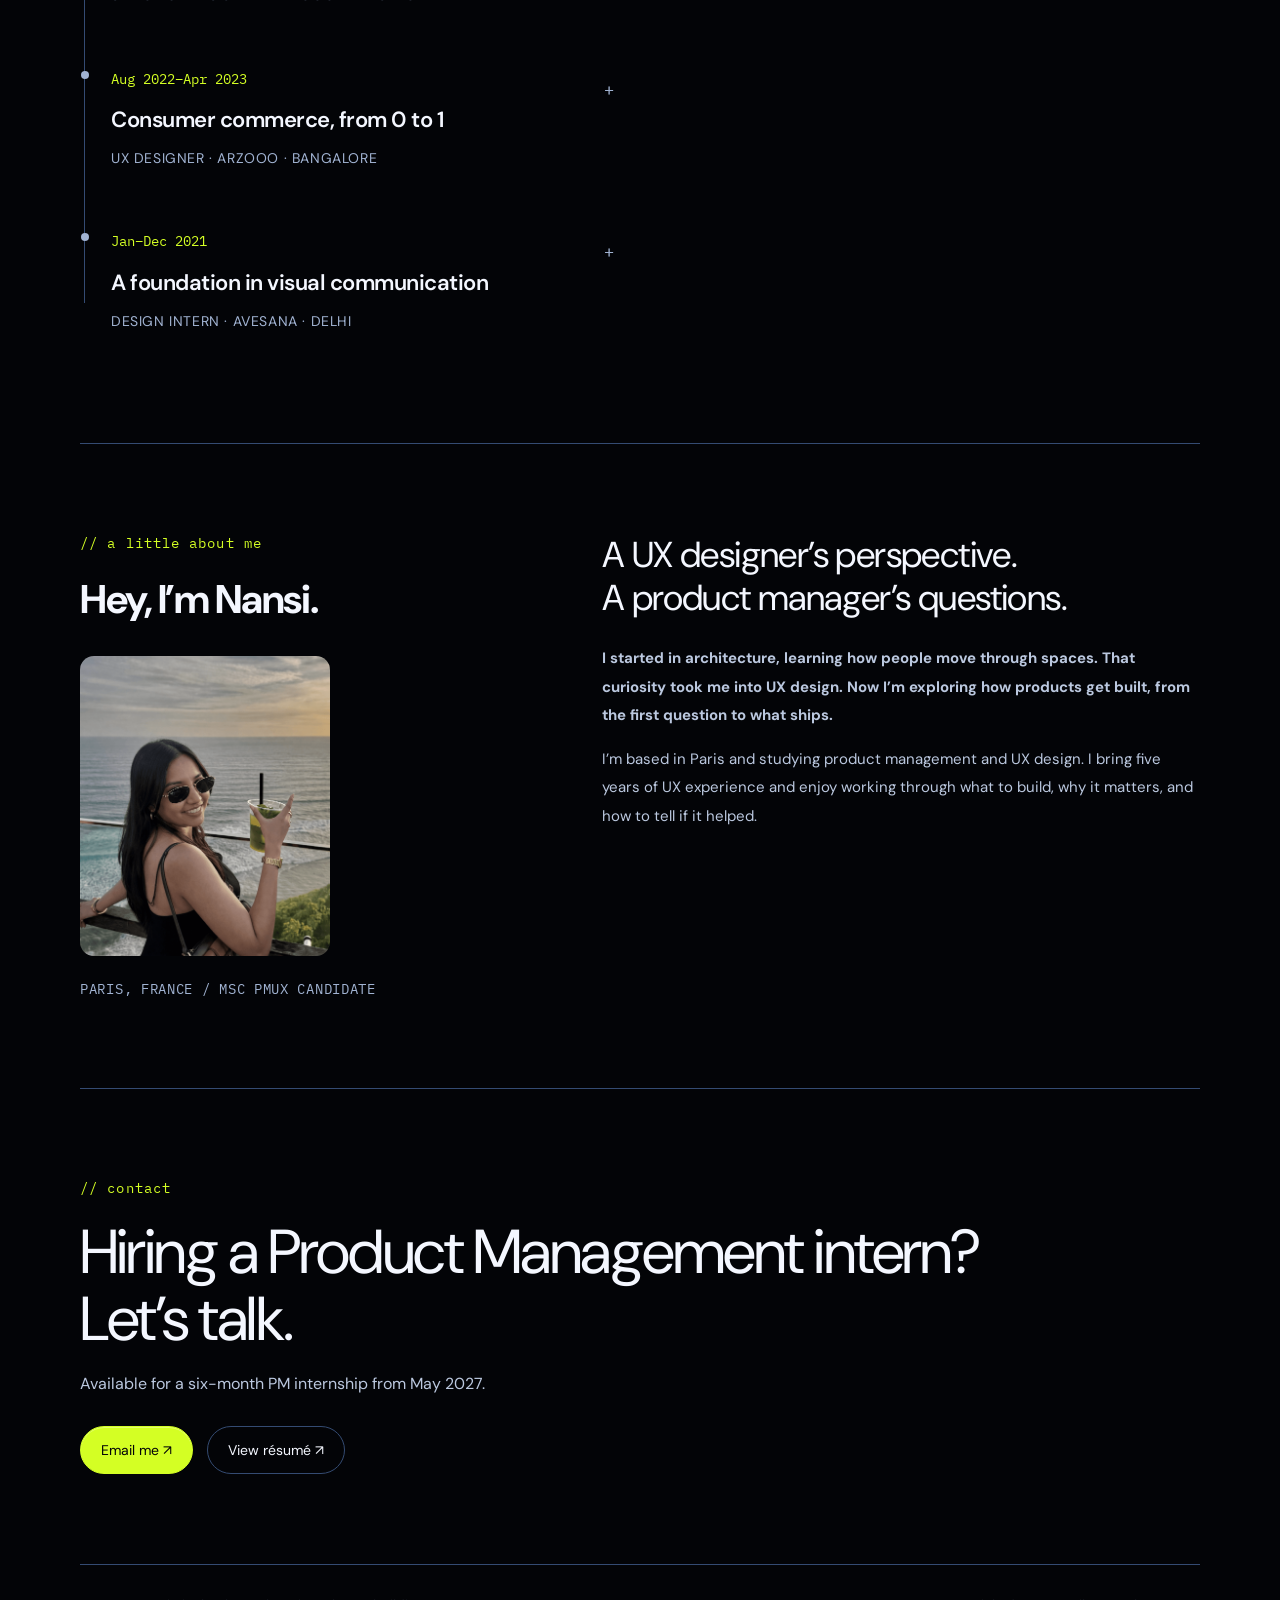
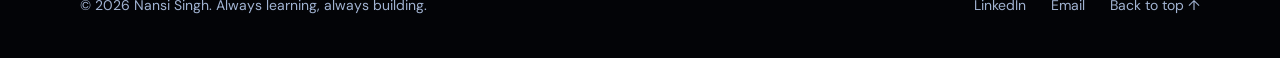
==== commit 00c39c8a: "Update portfolio with concise content and new colors" ====
--- a/public/index.html
+++ b/public/index.html
@@ -1,127 +1,28 @@
-<!doctype html>
-<html lang="en">
-<head>
-  <meta charset="utf-8">
-  <meta name="viewport" content="width=device-width, initial-scale=1">
-  <meta name="description" content="Nansi Singh, a product designer in Paris working across UX and product strategy.">
-  <meta name="theme-color" content="#631c25">
-  <title>Nansi Singh | Product Design &amp; Strategy</title>
-  <link rel="stylesheet" href="style.css">
-</head>
-<body id="top">
-  <div class="page-opening" aria-hidden="true">
-    <svg class="opening-scene" viewBox="0 0 800 460" fill="none">
-      <path class="opening-sky" d="M31 67 145 35 248 53 368 27 485 45 626 26 765 71 746 351 50 365Z" fill="#e9c8a0"/>
-      <circle class="opening-sun" cx="554" cy="148" r="69" fill="#c86737"/>
-      <path class="opening-hills" d="M33 291 122 248 196 261 284 211 377 260 452 230 583 273 653 224 764 264 745 365 51 379Z" fill="#8e9673"/>
-      <path class="opening-ground" d="M26 329 163 304 285 327 431 298 556 314 672 292 774 321 752 398 649 426 499 408 377 433 251 412 117 429 44 403Z" fill="#a85048"/>
-      <path class="opening-line" d="M91 358c145-41 241 35 377-6s199-35 238-26" stroke="#f8e8cc" stroke-width="2" stroke-linecap="round" stroke-dasharray="5 7"/>
-    </svg>
-    <img class="opening-stamp" src="assets/atelier-stamp.png" alt="">
+<!doctype html><html lang="en"><head><meta charset="UTF-8"><meta name="viewport" content="width=device-width, initial-scale=1"><title>Nansi Singh — Product Manager</title><meta name="description" content="Nansi Singh — UX Designer transitioning into Product Management. Explore product case studies, customer research, and measurable outcomes."><link rel="stylesheet" href="style.css"></head><body>
+<div class="site-splash" aria-hidden="true">
+  <div class="splash-content">
+    <div class="splash-label">nansi singh.</div>
+    <div class="splash-track"><span></span></div>
   </div>
-  <a class="skip" href="#main">Skip to content</a>
-  <header class="masthead shell">
-    <a class="brand" href="#top" aria-label="Nansi Singh, home"><span class="monogram"><img src="assets/ink-monogram.png" alt="" width="240" height="240"></span></a>
-    <nav aria-label="Main navigation">
-      <a href="#work">work</a>
-      <a href="#about">about</a>
-      <a href="https://www.linkedin.com/in/nansisingh/">contact <span aria-hidden="true">↗</span></a>
-    </nav>
-  </header>
-
-  <main id="main">
-    <section class="hero shell" aria-labelledby="hero-title">
-      <div>
-        <p class="label hero-place">Paris, France</p>
-        <h1 id="hero-title"><em>hello, i’m</em><br>nansi singh.</h1>
-        <p class="hero-line">I’m a product designer working across UX and product strategy.</p>
-        <p class="hero-studies">MSc Product Management &amp; UX<br>SKEMA × Politecnico di Milano</p>
-        <a class="ink-link" href="#work">See my work <span aria-hidden="true">↘</span></a>
-      </div>
-      <div class="hero-collage">
-        <div class="hero-ticket" aria-hidden="true">FIELD NOTES<br>PARIS · MILAN</div>
-        <figure class="hero-photo">
-          <img src="assets/hero-illustration.jpg" alt="Paper collage illustration of Nansi by the sea at sunset" width="768" height="960">
-          <figcaption>A little off the clock.</figcaption>
-        </figure>
-        <img class="hero-stamp" src="assets/atelier-stamp.png" alt="">
-      </div>
-    </section>
-
-    <section class="work" id="work" aria-labelledby="work-title">
-      <div class="shell">
-        <div class="section-head"><h2 id="work-title">Selected work</h2><span class="label">Featured case study</span></div>
-        <article class="binder" data-enter>
-          <div class="binding" aria-hidden="true"><i></i><i></i><i></i></div><span class="binder-tab" aria-hidden="true">Travel</span>
-          <div class="project-copy">
-            <p class="label">B2C travel · Mobile UX</p>
-            <h3>Aroya <br>Cruise</h3>
-            <p>Designing a connected guest experience, from booking a cruise to life onboard.</p>
-            <a class="ink-link" href="https://www.figma.com/proto/tfjlSwXrJV33OxZfmU2uwi/Aroya-Cruise-CS?node-id=146-2909&amp;scaling=scale-down-width&amp;content-scaling=fixed&amp;page-id=146%3A2908&amp;hide-ui=1">View the case study <span aria-hidden="true">↗</span></a>
-          </div>
-          <figure class="project-print">
-            <img src="assets/aroya.png" alt="Aroya Cruise mobile design shown against an ocean backdrop" width="1774" height="887" loading="lazy">
-            <figcaption>Aroya Cruise / Cruise Saudi</figcaption>
-          </figure>
-        </article>
-        <details class="field-note">
-          <summary><img src="assets/atelier-stamp.png" alt=""><span class="note-open">Open the project postcard</span><span class="note-close">Close the project postcard</span><span aria-hidden="true">↗</span></summary>
-          <div class="postcard-copy">
-            <p class="label">Aroya Cruise · Field note</p>
-            <h2>One voyage, three journeys.</h2>
-            <p>I mapped the experience before booking, after booking, and onboard. The mobile design system supported both English and Arabic across those journeys.</p>
-          </div>
-        </details>
-        <details class="archive">
-          <summary>More case studies <span aria-hidden="true"></span></summary>
-          <div class="archive-links">
-            <a href="https://www.figma.com/proto/XXnvyD3x2PfNBTRGx8fcpU/Online-Pay-Case-study?node-id=162-829&amp;scaling=scale-down-width&amp;content-scaling=fixed&amp;page-id=162%3A790&amp;hide-ui=1"><span>Online Pay</span><small>Financing &amp; checkout ↗</small></a>
-            <a href="https://www.behance.net/gallery/229377149/Design-System-DreamHUB-Case-Study"><span>DreamHUB</span><small>Design system ↗</small></a>
-          </div>
-        </details>
-      </div>
-    </section>
-
-    <section class="about" id="about" aria-labelledby="about-title">
-      <div class="shell about-grid">
-        <div class="about-intro">
-          <p class="label">About me</p>
-          <h2 id="about-title">A letter<br><em>from Nansi.</em></h2>
-          <p>A little about architecture, design, and studying between Paris and Milan.</p>
-        </div>
-        <details class="letter" data-enter>
-          <summary>
-            <span class="envelope" aria-hidden="true"><span class="envelope-note">To you, from Nansi</span><span class="envelope-print"></span><span class="seal">Ns</span></span>
-            <span class="letter-action"><span class="when-closed">Open the letter</span><span class="when-open">Close the letter</span><span aria-hidden="true">↘</span></span>
-          </summary>
-          <div class="letter-paper">
-            <p class="greeting">Hello again,</p>
-            <p>I started in architecture. I still think about how people move through spaces, and I bring that same curiosity to the journeys I design on a screen.</p>
-            <p>These days I’m studying Product Management &amp; UX at SKEMA and Politecnico di Milano, building on my design work in travel, fintech, and B2B SaaS.</p>
-            <p class="sign-off">Nansi</p>
-            <a class="ink-link" href="assets/NansiSingh_Resume.pdf">View my résumé <span aria-hidden="true">↗</span></a>
-          </div>
-        </details>
-      </div>
-    </section>
-  </main>
-
-  <footer class="footer shell">
-    <p>© Nansi Singh</p>
-    <a href="https://www.linkedin.com/in/nansisingh/">Let’s connect on LinkedIn <span aria-hidden="true">↗</span></a>
-    <a href="#top">Back to top ↑</a>
-  </footer>
-  <script>
-    if (!matchMedia('(prefers-reduced-motion: reduce)').matches && 'IntersectionObserver' in window) {
-      const observer = new IntersectionObserver(entries => {
-        for (const entry of entries) {
-          if (!entry.isIntersecting) continue;
-          entry.target.classList.add('arrived');
-          observer.unobserve(entry.target);
-        }
-      }, { threshold: 0.2 });
-      document.querySelectorAll('[data-enter]').forEach(element => observer.observe(element));
-    }
-  </script>
-</body>
-</html>
+</div>
+<header><div class="nav-inner"><a class="brand" href="#" aria-label="Nansi Singh home">nansi singh<span class="brand-dot">.</span></a><nav aria-label="Main navigation"><a href="#work">Work</a><a href="#journey">Journey</a><a href="#about">About</a><a href="#contact">Contact</a></nav><button id="theme-toggle" aria-label="Switch to light theme" title="Switch theme">☾</button></div></header><main><section class="hero"><div class="eyebrow">// UX designer → product manager</div><h1>From customer insight<br><span>to product decisions.</span></h1><p class="hero-copy">I’m Nansi, a UX designer with five years of experience using customer research to shape checkout, onboarding, and MVP decisions.</p><p class="hero-opportunity"><span class="opportunity-dot" aria-hidden="true"></span> Seeking a 6-month PM internship from May 2027 · MSc PMUX, 2026–2027</p><div class="hero-actions"><a class="button primary" href="#work">Explore my case studies →</a><a class="button secondary" href="https://www.linkedin.com/in/nansisingh/" target="_blank" rel="noopener">Get in touch <span aria-hidden="true">↗</span></a></div><div class="hero-metrics"><div><strong>+17%</strong><span>Online Pay conversion</span></div><div><strong>3×</strong><span>Financing adoption</span></div><div><strong>+32%</strong><span>Arzooo seller activation</span></div><div><strong>5</strong><span>Years of experience</span></div></div></section>
+<section class="skills" aria-labelledby="skills-title">
+  <div class="skills-heading">
+    <h2 id="skills-title" class="eyebrow">// skills</h2>
+  </div>
+  <div class="skills-row">
+    <div class="skills-track">
+      <ul class="skills-list" aria-label="Product skills">
+        <li>Product discovery</li><li>MVP planning</li><li>Prioritisation</li><li>Success metrics</li><li>A/B testing</li><li>Stakeholder alignment</li>
+      </ul>
+    </div>
+  </div>
+  <div class="skills-row">
+    <div class="skills-track">
+      <ul class="skills-list" aria-label="Design skills">
+        <li>User research</li><li>Journey mapping</li><li>Prototyping</li><li>Usability testing</li><li>Design systems</li><li>Design handoff</li>
+      </ul>
+    </div>
+  </div>
+</section>
+<section id="work"><div class="eyebrow">// selected work</div><h2>Customer problems.<br>Product decisions. Real outcomes.</h2><p class="section-intro">Three projects across checkout, MVP planning, and design systems.</p><div class="filters" role="group" aria-label="Filter projects"><button class="selected" aria-pressed="true" data-filter="all">All work</button><button aria-pressed="false" data-filter="commerce">Commerce</button><button aria-pressed="false" data-filter="travel">Travel</button><button aria-pressed="false" data-filter="systems">Design systems</button></div><p id="filter-status" class="sr-only" role="status"></p><div id="projects" class="project-grid"></div></section><section id="journey"><div class="eyebrow">// the journey</div><h2>Experience, evolving<br>into product management.</h2><p class="section-intro">Five years of UX experience, now building on that foundation through an MSc in Product Management &amp; UX Design.</p><div class="timeline-controls"><span>Experience &amp; education</span><span id="timeline-status" class="sr-only" role="status"></span></div><div class="journey-layout"><div class="timeline"><details data-role="study"><summary><span class="timeline-date">2026–2027 · In progress</span><h3>MSc Product Management & UX Design</h3><span class="timeline-role">SKEMA Business School · Politecnico di Milano · POLI.design</span></summary><div class="timeline-body"><p>Studying product management and UX across Paris and Milan.</p></div></details><details data-role="royal" open><summary><span class="timeline-date">Sep 2024–Aug 2026</span><h3>Enterprise & customer experiences</h3><span class="timeline-role">Senior UX Designer · Royal Cyber · Remote</span></summary><div class="timeline-body"><p>Led discovery and design for commerce and travel projects, including checkout financing and a bilingual cruise MVP.</p><div class="experience-links"><button data-map-project="mm">M&M’s / New York ↗</button><button data-map-project="aroya">Aroya Cruise / Riyadh ↗</button><button data-map-project="mattress">Mattress Firm / USA ↗</button></div></div></details><details data-role="arzooo-senior"><summary><span class="timeline-date">Apr 2023–Aug 2024</span><h3>B2B products, activation & operational efficiency</h3><span class="timeline-role">Senior UX Designer · Arzooo · Bangalore</span></summary><div class="timeline-body"><p>Owned Falcon’s onboarding strategy and helped simplify GoSeller workflows. Arzooo reported a 32% increase in seller activation.</p></div></details><details data-role="arzooo-ux"><summary><span class="timeline-date">Aug 2022–Apr 2023</span><h3>Consumer commerce, from 0 to 1</h3><span class="timeline-role">UX Designer · Arzooo · Bangalore</span></summary><div class="timeline-body"><p>Led GoStor design across platforms and used A/B testing to improve checkout. Reported conversion increased 22%.</p></div></details><details data-role="avesana"><summary><span class="timeline-date">Jan–Dec 2021</span><h3>A foundation in visual communication</h3><span class="timeline-role">Design Intern · Avesana · Delhi</span></summary><div class="timeline-body"><p>Created visual assets and supported client projects.</p></div></details></div><aside class="map-panel"><div class="map-title"><span id="map-location"></span><button id="all-markets">All locations</button></div><svg class="world-map" viewBox="0 10 1000 470" role="img" aria-labelledby="map-title map-desc"><title id="map-title">Experience locations</title><desc id="map-desc">Selecting a role highlights the countries and places associated with it.</desc><g class="countries"><path data-country="242" d="M966.9,298.9L967.7,298.4L968.4,299.3L967.5,300.9L965.8,301.3L964.5,301L964.6,299.6L965.8,298.5ZM972.6,296L970.7,296.8L968.9,297.4L968.8,296.3L970.3,295.6L971.2,295.4L972.9,294.5L972.9,294.5L972.6,296ZM27.1,294.5L27.1,294.5L27.1,294.5L27.6,294.3L27.6,295.8L27.4,296L27.4,296L27.1,294.5Z"/><path data-country="834" d="M590.2,247.9L590.6,248.3L600.2,254.5L600.4,256.3L604.2,259.4L602.9,263.2L603,264.9L604.7,266L604.7,266.8L604,268.7L604.1,269.6L603.9,271.1L604.7,273L605.7,276.1L606.7,276.8L604.5,278.5L601.6,279.7L600,279.7L599,280.6L597.2,280.7L596.5,281.1L593.3,280.2L591.3,280.5L590.7,276.3L589.9,274.8L589.4,274L586.8,273.4L585.3,272.5L583.6,272L582.6,271.4L581.5,270.7L580.1,266.8L578.6,265.1L578.1,263.3L578.4,261.7L577.9,258.8L579.1,258.7L580,257.6L581.1,256L581.7,255.3L581.7,254.3L581.2,253.6L581,252.4L581.8,252L581.9,250.2L580.9,248.5L581.8,248.1L584.7,248.2Z"/><path data-country="732" d="M477.8,159.7L477.8,159.9L477.7,160.5L477.6,165.2L469.2,165L469.1,172.9L466.6,173.2L466,174.8L466.3,179.3L456.2,179.2L455.6,180.3L455.7,179L455.8,179L461.6,178.7L462,177.6L463.1,176.2L464,171.9L467.7,168.6L469,164.7L469.8,164.5L470.7,162.1L472.9,161.7L473.8,162.1L475,162.1L475.8,161.4L477.4,161.3L477.4,159.7Z"/><path data-country="124" d="M212.1,94.2L211.8,94.2L208.9,91.2L208,89.9L204.5,88.7L204.8,86.1L206.3,84.3L204.2,83L205.3,80.7L204,78.5L204.9,77L207.1,75.6L208.4,73.8L205.8,72L206,68.7L206.1,66.7L205.1,65.4L204.5,64.3L204.5,62.8L201.6,63.7L198.2,65.3L197.7,63.4L197.2,62.2L195.7,61.4L193.7,61.3L207.5,45.7L217,35.9L220.1,36.6L222.1,37.8L223.9,38.1L226.7,37L230,36.2L232.6,36.5L236.7,35.3L240.6,34.7L241,35.8L243,35.2L244.6,33.9L245.7,34.2L247,36.5L251.3,34.8L249.8,36.7L252.6,36.3L254,35.6L256.4,35.7L258.5,36.8L262.4,37.8L264.8,38.2L266.9,38L268.6,39.4L264.7,40.7L268,41.2L273.7,40.9L275.8,40.5L276.8,42L280,40.7L278.8,39.6L280.8,38.7L283.3,38.6L285.1,38.3L286.3,38.9L287.3,40.4L289.7,40.2L292.5,41.3L296,40.9L298.9,41L299.8,39.4L301.9,38.9L304.4,39.8L302.8,42.3L305.5,40.2L307.1,40.2L309.7,37.6L308.6,36L307,35L309.2,32.1L312.8,30.3L315.1,30.7L316.3,31.8L317.1,34.7L314.5,36L317.9,36.5L316.2,39.2L320.2,37.1L321.5,38.8L319.7,40.7L320.6,42.5L323.9,40.6L326.7,38.4L328.6,35.5L331.3,35.7L334.1,36.1L336,37.4L335.4,38.7L333.1,40.1L333.7,41.5L332.8,42.8L327.7,44.6L324.6,45L322.9,44.2L321.5,45.6L318.2,47.8L316.9,49L313.5,50.9L310.3,51L308,52.2L306.9,54L304.2,54.3L300.3,56.6L296.2,59.7L294.1,61.9L292.2,65.2L295.1,65.6L294.7,68.3L294.6,70.5L298,69.9L301.6,71.1L303.3,72.2L304.2,73.6L306.7,74.4L308.5,75.6L312.1,75.8L314.5,76L313,78.6L312.5,81.5L312.8,84.8L315.1,87.6L317.3,86.6L319.7,83.6L320.4,79L319.4,77.4L323.6,76.1L327,74L329,72L329.7,70.1L329.2,67.7L327.5,65.6L331.4,62.6L331.6,60.1L332.9,55.7L334.7,55.1L338,55.9L340.1,56.1L342.2,55.4L343.8,56.3L345.7,57.9L345.9,59L349.7,59.2L348.6,61.6L347.9,65.1L349.8,65.6L350.7,67.2L354.5,65.7L357.8,62.6L359.7,61.3L360.5,63.8L362,67.4L363.3,70.8L361.8,72.6L364.2,74.2L365.7,75.9L369.1,76.6L370.3,77.6L370.4,80L372.1,80.4L372.7,81.5L371.9,84.8L370,85.9L368,87L363.9,88L360.3,90.5L356.2,90.9L351.4,90.3L348,90.3L345.5,90.5L342.9,92.6L339.5,94L334.9,97.9L331.3,100.7L333.5,100.2L338.4,96.3L344.1,93.8L347.7,93.5L349.4,94.9L346.6,96.9L346.4,100.2L346.6,102.5L349.2,104L353.3,103.5L356.6,100.1L356.2,102.3L357.4,103.4L354,105.4L348.2,107.2L345.5,108.4L342.3,110.6L340.5,110.4L341.1,107.8L345.9,105.3L342,105.4L339.3,105.8L338.2,104.1L339.4,100L338.6,99.1L336.8,99.6L336.3,98.8L333.8,101.1L332.4,103.4L331.1,104.8L330,105.3L329.2,105.4L328.7,106.2L324.3,106.2L320.7,106.2L319.4,106.8L316.2,109L315.8,109.2L314.7,110.4L312.5,110.4L310.1,110.4L308.9,110.9L309.1,111.5L309,112.4L308.9,112.7L305.3,114.2L302.6,114.7L299.3,116.4L298.7,116.4L298,115.9L297.9,115.4L298,115.1L298.9,114L300.5,112.4L301.8,110.6L302.2,107.9L302.6,105.2L300.6,103.7L301.1,103.2L300.9,102.8L300.2,102.8L299.9,102.4L300,101.6L299.5,101.9L298.8,101.9L299.1,101.6L298.7,101.3L298.7,100.5L297.2,99.5L295.7,98.5L293.8,97.3L292,96.2L289.6,97.1L288.8,97.1L286.2,96.3L284.2,96.7L282.3,95.8L280,95.3L278.5,95.1L278,94.6L278.3,93L277.5,93L277,94.2L272.1,94.2L264.1,94.2L256.1,94.2L249.1,94.2L242.1,94.2L235.1,94.2L228,94.2L225.7,94.2L218.7,94.2ZM320.5,55.4L322.8,54.1L325.7,54.1L325.4,54.7L322.1,56.2L320.6,56.1ZM344.5,28L343.2,26.7L343.8,25.8L344.9,25.7L349.1,25.9L351.6,27.3L351.4,28L349.4,27.9L347.3,27.9L345,28.2ZM327.9,56.4L329.1,55.6L330,55.6L330.2,56.2L328.7,57.6L327.9,57.4L327.7,56.6ZM321.5,22.7L319.8,23.6L317.1,23.4L315.3,22.8L317.2,21.7L320.5,21L321.4,21.9ZM326,16.6L325.1,16.7L321.8,16.5L321.9,15.9L325.6,15.9L326.5,16.3ZM323.3,13.7L324.7,14.5L323.4,15.4L320.3,15.8L319.3,15.3L319.3,14.4L320.1,13.5L322.3,13.6ZM330.9,24.1L328,23.8L323.5,23L323.9,21.7L324.6,20.5L323.6,19.4L319.9,19.1L318.4,18.4L319.9,17.4L323.6,17.6L325.1,18.3L328.7,18.3L329.7,19.1L328.6,20L330.3,20.6L331.1,21.1L333.6,21.2L336.2,21.4L339.6,20.9L343.6,20.7L346.5,20.9L348,21.8L347.7,22.8L346.1,23.4L342.9,24L340.6,23.7L334.9,24ZM295.2,15.1L297.5,15.5L296.1,16.2L292,16.9L290,16.1L292.3,15.4ZM297.4,13.7L299.3,14.1L296.6,14.6L293.5,14.6L293.9,14.2L296.5,13.6ZM371.5,87.3L369.7,89.1L367.5,91.7L369.3,90.7L370.7,91.4L369.6,92.4L371.5,93.2L372.7,92.5L374.8,93.4L373.6,95.6L375.3,95.1L375.3,96.7L375.6,98.6L374,101.2L372.9,101.3L371.4,100.7L372.5,98.3L372,97.9L368.6,100.5L367.2,100.4L369.2,99L367.1,98.3L364.5,98.4L360,98.3L359.9,97.5L361.6,96.4L360.8,95.6L363.2,93.8L366.9,89L368.8,87.4L371.1,86.3L372.1,86.5ZM324.6,48.1L326.4,49.1L328.4,49.9L327.9,51.2L329.6,51L330.6,51.9L328.3,52.7L325.3,52.1L324.8,50.9L321.9,52.3L318.1,53.7L318.3,52.1L315.3,52.4L317.9,51L319.3,48.9L321.4,46.4L322.8,46.7L322.5,47.8L323.8,47.4ZM345.8,29.2L348.2,28.2L351.8,29.4L353.9,30.7L353.5,31.8L357.5,31.2L358.7,32.8L363,33.8L364.2,34.9L364.9,37.3L360.6,38.5L364.6,40.2L367.6,40.8L369.5,43.3L372.6,43.4L371.2,45.3L366.3,48.4L364.2,47.3L362,44.7L359.2,45L358.3,46.6L359.7,48.1L362.1,49.4L362.6,50.1L362.9,52.8L361.3,54.8L359,54L354.6,51.8L356.6,54.2L358.1,55.9L358,56.8L352.7,55.7L348.8,54.1L346.8,52.8L347.9,52L345.4,50.6L343,49.3L342.6,50.1L336.4,50.5L335,49.6L337.4,47.6L341.4,47.5L345.8,47.2L345.6,46.2L347,44.9L350.9,42.3L351,41.1L350.6,40.2L348.2,39L344.5,38.1L346.2,37.4L344.9,35.8L343.2,35.6L342.2,34.8L340.7,35.5L336.8,35.9L329.9,35.3L326.1,34.5L323.1,34.1L322.1,33.2L324.9,32.1L322.1,32L323.2,29.5L326.2,27.2L328.9,26.2L334.4,25.5L331.9,27.2L332.4,28.7L335.5,26.7L341.1,25.7L342.8,28.3L341.5,29.9ZM318.3,24.7L322.2,24.8L325.4,25.4L321,27.6L318.3,28.1L314.9,30L312.7,29.9L313.1,27.7L314,26.5L315.8,25.4ZM268.6,19.9L273.7,18.1L279.2,16.6L282,16.7L284.9,16.3L282.7,18.1L280.4,18.9L278.6,19L274,20.1L270.6,20.4ZM198.5,79.3L200.8,79L197.9,82.4L198.4,84.7L197.5,84.7L197,83.4L197,82L196.5,81.1L196.9,79.8L197.7,78.9ZM308.6,12.5L311.8,12.9L315.9,13.7L316.2,14.7L316,15.7L313.3,15.4L311,14.7L307,14.6L309.4,13.9L307.8,13.4ZM209.7,95.6L208.3,96L205.2,94.7L205.1,93.6L203.6,92.6L203.7,91.7L201.6,91.2L201.7,89.6L202.3,88.9L204.3,89.5L205.5,90L207.5,90.3L207.7,91.3L208,92.7L209.6,94ZM267,24L269.3,24.5L274,24.6L275.2,25.3L276.4,26.4L273.4,27L267,28.8L262.9,30.5L262,31.6L255.6,32.9L255.6,31.7L252.3,30.4L254.2,29.3L257.3,27.5L260.5,25.9L260.1,24.3ZM296.3,20.6L298.4,20.2L300.3,20.3L299.5,21.4L297.4,22.6L290.6,23L284.8,24L281.8,24.1L282.3,23.3L287.3,22.2L278.4,22.5L276.2,22.1L281.1,19.7L283.5,19L288,19.8L290,21.3L293.2,21.5L292.6,19.2L295.2,18.3L296.8,18.6L296.4,19.7ZM292.9,27.4L294.3,28.4L293.6,30.8L292.8,32.6L295.2,33.9L297.9,35.1L296.8,36.3L293.4,36.5L293.9,37.5L292.6,38.4L289.2,38L286.3,37.3L283.8,37.5L279.3,38.4L273.9,38.8L270.1,39L270,37.8L267.8,37.1L265.8,37.3L265,35.3L266.5,35L270,34.6L272.7,34.7L275.7,34.2L272.3,33.6L267.9,33.8L265.1,33.8L264.9,32.8L270.4,31.8L267.3,31.9L264.4,31.2L267.8,29.3L270,28.3L276.6,26.8L278.2,27.2L276.2,28.4L281.2,27.7L282.8,28.9L286.1,27.6L287.2,28.5L286.7,30.9L288.6,29.9L289.3,27.3L291.3,27ZM304,28.3L303.2,26.6L306.4,25.4L308.3,26L312,25.7L312,26.4L309.2,27.6L311.4,28.6L309.4,30.9L305.4,31.9L303.7,31.7L303,30.7L299.6,28.8L300.3,28ZM293.9,26L296.5,25.9L297.6,26.5L294.5,28.1L292.9,26.4ZM315.7,18.5L316.2,19.6L315.2,20.8L312.9,22.6L309.6,22.9L307.8,22.5L309.1,21.1L305.8,21.2L307.3,19.4L309.3,19.5L312.8,18.6L315.3,18.8ZM328.7,9.7L330.6,9.1L332.6,8.9L332.4,8.5L336.6,8.4L337.7,9.5L340.2,9.9L342.7,10.3L342.8,11.8L344.3,12.5L341.3,13.1L336.4,14.8L333,15L329.5,14.7L328.3,13.8L329.1,13L331.1,12.4L327.8,12.4L326.5,11.7L326.4,10.7ZM339.5,7.1L342.6,6.7L344.7,6.6L348.5,6.3L351.9,5.6L353.9,5.7L355.2,6.2L357.7,5.2L360.3,4.9L363.7,4.7L369,4.6L369.7,4.8L375,4.5L378.6,4.6L382.2,4.7L386.6,4.9L390.1,5.1L392.8,5.6L392.3,6.1L387.3,7L382.7,7.4L380.8,7.9L384.6,7.8L379.4,9.1L376.1,9.7L371.6,11.5L367.6,11.8L366.1,12.3L360.5,12.5L362.8,12.8L361.2,13.2L361.9,14.3L359.6,15.1L356.2,15.7L354.7,16.6L351.6,17.3L351.5,17.9L354.7,17.8L354.4,18.3L348.4,19.8L343.9,19.1L338.1,19.5L335.6,19.2L332.1,19.1L332.8,17.9L336.6,17.4L337.1,15.7L338.4,15.6L342.5,16.6L341.2,15.1L338.5,14.6L340.8,13.8L344.5,13.2L345.7,12.5L343.9,11.6L344.2,10.5L349,10.6L350.2,10.8L353.7,10L349.9,9.8L343.5,9.9L341.1,9.2L340.5,8.3L339.1,7.7ZM345.9,41.9L344.2,42.7L341.8,42.8L342,41.5L343.6,40L345.7,39.7L346.9,40.4L346.3,41.5ZM306.4,36.5L306.9,37.5L305.1,38.4L302.9,37.6L301,37.9L299.1,36.7L301.4,35.9L303.6,34.8L305.2,35.6L306.1,36ZM349.5,91.6L350.4,91.3L353.3,92.1L355.3,93.3L355.2,93.8L354.1,93.9L351.3,93ZM348.3,100.1L348.7,101.5L350.3,101.9L352.6,101.8L351.1,103.1L350.1,103.3L347.5,102L347.1,101Z"/><path data-country="840" d="M212.1,94.2L218.7,94.2L225.7,94.2L228,94.2L235.1,94.2L242.1,94.2L249.1,94.2L256.1,94.2L264.1,94.2L272.1,94.2L277,94.2L277.5,93L278.3,93L278,94.6L278.5,95.1L280,95.3L282.3,95.8L284.2,96.7L286.2,96.3L288.8,97.1L289.6,97.1L292,96.2L293.8,97.3L295.7,98.5L297.2,99.5L298.7,100.5L298.7,101.3L299.1,101.6L298.8,101.9L299.5,101.9L300,101.6L299.9,102.4L300.2,102.8L300.9,102.8L301.1,103.2L300.6,103.7L302.6,105.2L302.2,107.9L301.8,110.6L300.5,112.4L298.9,114L298,115.1L297.9,115.4L298,115.9L298.7,116.4L299.3,116.4L302.6,114.7L305.3,114.2L308.9,112.7L309,112.4L309.1,111.5L308.9,110.9L310.1,110.4L312.5,110.4L314.7,110.4L315.8,109.2L316.2,109L319.4,106.8L320.7,106.2L324.3,106.2L328.7,106.2L329.2,105.4L330,105.3L331.1,104.8L332.4,103.4L333.8,101.1L336.3,98.8L336.8,99.6L338.6,99.1L339.4,100L338.2,104.1L339.3,105.8L339.4,106.8L336.5,108.3L333.7,109.3L330.9,110.2L329.1,112L328.6,112.7L328.1,114.3L328.5,116L329.5,116L329.5,114.9L330,115.6L329.6,116.5L327.8,117L326.7,116.9L324.8,117.4L323.7,117.6L322.2,117.7L319.9,118.6L323.7,118.1L324.2,118.6L320.6,119.6L319,119.6L319.2,119.2L318.2,120L318.9,120.2L317.8,122.4L315.4,124.8L315.4,124L314.9,123.8L314.3,123L314.4,124.7L314.9,125.2L314.6,126.4L313.5,127.6L311.5,130.1L311.3,129.9L312.6,127.8L311.6,126.7L312,124.1L311.2,125.4L311.2,127.4L309.7,126.9L311.2,127.9L310.5,130.8L311.2,131.1L311.2,132.1L310.8,135.2L308.7,137.5L305.9,138.4L303.9,140.2L302.6,140.4L301,141.6L300.4,142.6L297.2,144.6L295.5,146.1L293.9,147.9L293,150.1L293,152.3L293.3,154.9L294,157.1L293.8,158.5L294.4,162.1L293.9,164.2L293.6,165.4L292.6,167.3L291.8,167.6L290.6,167.3L290.4,165.9L289.6,165.2L288.7,162.5L287.9,160.2L287.8,159L288.7,156.9L288.3,155.2L286.9,152.6L286,152.1L283.1,153.5L282.7,153.4L281.7,151.9L280.3,151.2L277.4,151.6L275.2,151.2L273.2,151.4L272,151.9L272.3,152.7L272,154L272.4,154.6L271.8,155L271,154.5L269.9,155.1L268,155L266.5,153.4L264.2,153.8L262.5,153.1L260.9,153.3L258.6,154L255.7,156.3L252.9,157.6L251.1,159.1L250.2,160.5L249.7,162.7L249.6,164.1L249.8,165.2L248.8,165.3L247.1,164.6L245.3,163.6L244.9,162.2L244.8,160L243.7,158.3L243.3,156.4L242.5,154.3L241,153.1L238.9,153.1L236.7,155.6L234.8,154.7L233.7,153.7L233.5,152L233.1,150.4L232,149L231,148.1L230.4,147L226,147L225.6,148.2L223.6,148.2L218.5,148.3L213.4,146.1L210.1,144.6L210.5,144L207.2,144.3L204.2,144.5L204.3,143L203.3,141.2L202.2,140.8L202.3,139.9L200.9,139.8L200.3,138.9L198.1,138.6L197.6,138.1L197.9,136.4L196.7,133.3L196.3,129L196.6,128.3L195.9,127.3L195.1,124.7L195.8,122.2L195.3,120.5L196.9,118L198,115.4L198.3,113L200.7,110.1L202.3,107.4L204,104.6L205.7,100.6L206.3,98L206.4,96.6L207,96L209.8,97L209.6,99.9L210.6,99.1L211.5,96.6ZM94.5,183.1L94.9,183.4L95.2,183.8L95.6,184.9L95.5,185.1L94.3,185.7L93.4,186.2L92.9,186.7L92.3,186.3L92.6,185.4L92.5,184.3L92.7,183.9L93.3,183.4L93.2,182.8L93.5,182.5L93.6,182.6ZM93.5,181L93.2,181.4L92.3,181.6L92,180.9L91.8,180.7L91.8,180.5L92.1,180.2L93,180.5ZM91.9,179.7L91.7,180.1L90.3,180L90.6,179.6ZM89,178.1L89.2,178.3L89.7,179.3L89.5,179.5L89.3,179.4L88.4,179.3L88.3,178.6L88.2,178.5ZM86,176.5L85.8,177.2L85.4,177.5L84.7,177L84.9,176.8L85.4,176.4ZM138.5,61.1L140,61.4L139.2,62.5L137.4,62.9L136.5,62.4L135.9,61.6ZM161.2,67.9L162.5,68.1L162.7,69L159.6,70.4L156.5,71.5L156,70.7L156.8,69.4L159.7,68.4ZM217,35.9L207.5,45.7L193.7,61.3L195.7,61.4L197.2,62.2L197.7,63.4L198.2,65.3L201.6,63.7L204.5,62.8L204.5,64.3L205.1,65.4L206.1,66.7L206,68.7L205.8,72L208.4,73.8L207.1,75.6L204.9,77L204.4,76L203.1,75L204.3,72.5L203.1,70.2L203.9,67.5L201.9,67.3L198.5,67.2L196.5,66.4L194.3,63.5L192.7,63L189.7,62L186.5,62.2L183.3,60.9L181.8,59.7L178.9,60.3L177.6,62.3L176.2,62.4L173.2,63L170.4,64L167.5,64.6L168.6,62.9L172.1,60.2L175.2,59.3L175.2,58.6L171,60.2L167.9,62L162.9,64L163.3,65.4L159.5,67.4L156,68.6L153.1,69.5L151.4,70.8L146.6,72.2L144.8,73.6L141.1,74.8L139.7,74.6L137,75.4L133.8,76.4L131.1,77.4L126.5,78.2L126.6,77.7L130.2,76.4L133.2,75.5L137,73.9L140,73.6L142.2,72.4L146.8,70.7L147.8,70.1L150.3,69.1L152.6,66.9L155.2,65.2L151.9,66.1L151.6,65.6L149.5,66.6L149.4,65.2L147.9,66.2L148.3,64.8L145.1,65.9L143.7,65.9L145.1,64.3L146.5,63.2L146,62.2L142.7,62.8L142.1,61.5L141.3,60.8L142.9,59.2L142.4,58L144.8,56.4L148.1,54.9L150.4,53.5L152.3,53.3L153.3,53.7L156.4,52.4L157.7,52.6L160.1,51.8L161,50.5L160.3,50L163,49L161.7,49L158.8,49.6L157.5,50.2L156.5,49.6L153.2,49.9L150.9,49.3L151.2,48.2L150.2,46.6L154.4,45.5L160.5,44.2L162.1,44.2L160.4,45.5L164.9,45.4L165,43.8L163.6,42.8L163.6,41.4L162.9,40.3L161.1,39.5L163.8,38.1L167.5,38L171.4,36.8L173.4,35.6L176.8,34.3L179.1,34L184.2,32.9L185.9,33.1L190.5,31.7L192.9,32.2L193,33.4L194.4,32.9L197.6,33L196.8,33.6L199.4,34.1L201.7,33.8L205.1,34.6L208.6,34.9L209.8,35.2L212.9,34.8L215.2,35.6ZM137,51.7L137.7,52.3L139.4,52L140.3,52.7L142,53.1L141.5,53.4L139.3,53.9L138.3,53.3L138,52.8L136,53L135.8,52.8Z"/><path data-country="398" d="M704.5,93.5L703.5,95.5L701.7,95.8L702.7,98.8L701.9,100.2L696.8,99.2L697,104.6L696,105.3L691.6,106.5L695.5,111.8L694.1,112.5L694.8,114.3L693.2,113.8L691.6,112.7L687.9,112.4L683.9,112.3L683.1,112.7L679.3,111.4L678.1,112L678.2,113.8L674,112.8L672.5,113.2L672.3,114.5L671.1,115.1L668.4,117.2L667.9,119.4L667,119.5L665.9,118L662.8,117.9L661.7,115.4L660.5,115.4L659.9,112.3L656.5,110.1L652.4,110.3L649.7,110.8L646.7,108L644.5,106.9L640.2,104.7L639.7,104.4L634,106.2L636.5,117.5L635.3,117.6L633.1,115.2L631.3,114.4L628.6,115L627.8,116L627.5,115.3L627.8,114L627.2,112.9L624.1,111.9L622.5,109.2L621,108.4L620.7,107.4L623.1,107.7L622.8,105.5L624.7,105L626.9,105.4L626.7,102.5L625.8,100.6L623.5,100.8L621.3,100L618.9,101.3L616.8,102L615.5,101.5L615.4,99.9L613.4,97.9L611.7,98L609.3,96L610.2,93.7L609.4,93.1L610.5,89.8L613.3,91.5L613.1,89.4L617.1,86.2L620.7,86.1L626.3,88.1L629.3,89.3L631.5,88.1L635.1,88L638.5,89.6L638.9,88.7L642.2,88.8L642.4,87.4L638.1,85.4L639.9,83.9L639.2,83.1L641.1,82.4L638.9,80.4L639.6,79.4L647.8,78.3L648.6,77.6L653.9,76.6L655.5,75.4L659.8,76L661.6,79L663.7,78.3L667,79.3L667.4,80.9L669.5,80.7L674.2,78L673.7,78.9L677.5,81.1L685.5,88.6L686.2,87.1L690,88.8L693,88L694.5,88.5L696.3,90.2L698.2,90.8L699.7,92.1L702.5,91.7Z"/><path data-country="860" d="M636.5,117.5L634,106.2L639.7,104.4L640.2,104.7L644.5,106.9L646.7,108L649.7,110.8L652.4,110.3L656.5,110.1L659.9,112.3L660.5,115.4L661.7,115.4L662.8,117.9L665.9,118L667,119.5L667.9,119.4L668.4,117.2L671.1,115.1L672.3,114.5L673.1,114.9L671.6,116.8L673.7,118L675.2,117.2L678.5,118.8L676,121L674,120.7L673,120.8L672.5,120L672.6,118.5L669.5,119.3L669.2,121.2L668.5,122.9L666.4,122.8L666.1,124.1L668,124.9L669.1,127.2L668.4,130.3L666.4,129.6L665,129.6L664.7,127.7L661.1,126.4L658.2,124.9L656.3,123.5L653,121.3L651.1,118.2L650.1,117.6L647.5,117.7L646.5,117.1L645.6,114.7L642,113.1L640.4,114.8L638.5,115.9L639.2,117.4Z"/><path data-country="598" d="M874.9,253L879.4,255.1L884.2,256.9L886,258.5L887.4,260L887.7,261.8L892,263.7L892.5,265.4L890,265.7L890.5,267.7L892.6,269.8L894,273L895.6,272.9L895.3,274.3L897.3,274.8L896.4,275.4L899.1,276.7L898.7,277.6L896.9,277.8L896.3,277L894.1,276.6L891.5,276.2L889.7,274.2L888.3,272.5L887.2,269.8L883.9,268.5L881.6,269.4L879.9,270.4L880,272.6L877.8,273.7L876.4,273.2L873.6,273.1L874.4,263ZM905.7,256.3L906.6,257.2L906.9,258.8L906,259.7L905.6,257.9L905,256.7L903.9,255.7L902.4,254.3L900.5,253.4L901.3,252.7L902.7,253.6L903.6,254.2L904.7,255ZM901.7,263L900.2,263.7L898.8,264.4L897.4,264.4L895.3,263.5L893.8,262.7L894.1,261.7L896.5,262.2L897.9,261.9L898.4,260.5L898.8,260.4L899,262L900.5,261.8L901.3,260.7L902.9,259.6L902.7,257.8L904.3,257.8L904.8,258.3L904.6,260L903.6,261.9L902.2,262.1ZM911,261.4L911.8,262.1L912.9,264.1L914.1,265.1L913.7,266L912.9,266.3L911.8,265.1L910.8,263.2L910.4,260.8L910.8,260.5Z"/><path data-country="360" d="M874.9,253L874.4,263L873.6,273.1L871.5,270.5L868.9,269.9L868.1,270.8L864.8,270.9L866.1,268.4L867.9,267.5L867.4,264.2L866.3,261.6L861.3,259L859.1,258.7L855.3,255.9L854.4,257.4L853.4,257.7L852.8,256.5L852.9,255.2L850.9,253.7L853.8,252.6L855.7,252.6L855.5,251.8L851.6,251.8L850.6,250L848.2,249.4L847.1,247.9L850.7,247.1L852,246.1L856.3,247.4L856.7,248.5L857.4,253.5L860,255.4L862.4,252.1L865.5,250.2L867.8,250.2L870.1,251.3L872,252.4ZM831.1,272.4L831.3,273L831.3,273.9L829.4,276.2L827,276.9L826.7,276.5L827.1,275.5L828.4,273.6ZM856.1,266.2L856,263.9L856.6,262.8L857.2,261.8L857.7,262.7L857.7,264.1ZM813.2,232.3L811.8,235L813.9,238L813.4,239.4L816.4,242.2L813.3,242.6L812.4,244.7L812.5,247.5L809.9,249.6L809.8,252.6L808.7,257.3L808.3,256.3L805.2,257.6L804.2,255.8L802.4,255.6L801.1,254.6L797.9,255.7L796.9,254.2L795.2,254.4L793,254L792.7,249.9L791.4,249L790.1,246.4L789.7,243.7L790,240.9L791.6,238.8L792.1,240.9L793.9,242.6L795.6,242L797.3,242.2L798.8,240.7L800.1,240.4L802.6,241.3L804.8,240.6L806.1,236.3L807.1,235.3L807.9,231.8L810.9,231.8ZM843.9,253.6L846.8,254.5L847.7,256.9L845.5,255.6L843.3,255.3L841.8,255.5L840,255.4L840.6,253.7ZM837.2,256.7L835.4,256.1L834.9,254.8L837.6,254.6L838.2,255.6ZM840.2,238.3L840.4,240L841.9,240.3L842.2,241.5L842.1,244.2L840.7,243.9L840.3,245.8L841.4,247.4L840.7,247.8L839.6,245.8L838.8,241.9L839.3,239.4ZM826.9,242.3L830,242.2L832.6,239.9L833,240.6L830.9,243.7L828.9,244.3L826.4,243.7L821.9,243.8L819.6,244.3L819.2,246.6L821.6,249.3L823,247.9L828,246.9L827.8,248.3L826.6,247.9L825.4,249.7L823.1,250.9L825.5,254.8L825,255.9L827.2,259.4L827.1,261.4L825.6,262.3L824.7,261.3L826.1,258.7L823.4,259.9L822.8,259.1L823.2,257.9L821.3,256.1L821.6,253.1L819.8,254L819.9,257.6L819.8,262L818.1,262.5L817,261.6L817.9,258.7L817.6,255.8L816.5,255.7L815.7,253.6L816.9,251.6L817.3,249.2L818.7,244.5L819.2,243.3L821.5,241L823.6,241.9ZM818.3,276.6L815,274.4L817.6,273.8L818.9,274.7L819.7,275.7L819.5,276.5ZM821.6,271.3L823.4,271L825.9,269.9L825.3,271.6L821.3,272.5L817.8,272.1L817.9,271L820,270.3ZM813.5,270.7L815.1,270.5L815.7,271.8L812.6,272.4L810.7,272.8L809.3,272.8L810.3,271L811.8,271L812.6,269.9ZM788,264.8L788.3,265.9L793.3,266.2L794,264.9L798.8,266.4L799.7,268.4L803.6,268.9L806.7,270.8L803.6,271.9L800.8,270.7L798.4,270.8L795.6,270.5L793.2,270L790.2,268.8L788.3,268.5L787.1,268.9L782.4,267.6L782,266.3L779.6,266.1L781.6,263.1L784.8,263.3L786.9,264.5ZM777.5,248.3L778,250.5L778.9,252.2L780.8,252.5L782.1,254.4L781.3,258.2L781,263L778,263.1L775.9,260.5L772.6,258L771.5,256.1L769.6,253.6L768.3,251.3L766.3,247L764,244.4L763.2,241.8L762.2,239.4L759.8,237.5L758.3,234.8L756.3,233.1L753.4,229.7L753.1,228.1L754.8,228.3L758.9,228.9L761.4,231.9L763.5,234L765,235.2L767.6,238.5L770.3,238.6L772.6,240.7L774.1,243.3L776.1,244.7L775.1,247.2L776.6,248.3Z"/><path data-country="32" d="M342.6,406.6L344,408L345.9,410.2L349.4,411.9L352.9,412.7L352.3,414.1L350.2,414.3L348.7,413.2L347.3,413.2L344.9,413.1ZM353.4,338.3L353.1,340.8L352.9,343.9L353.5,347L353,347.7L353.2,349.7L353.3,351.3L356.9,354L356.9,356.1L358.7,357.5L358.9,359L357.2,362.9L353.9,364.6L349.1,365.2L346.3,364.9L347.2,366.7L347.2,369L348,370.6L346.8,371.7L344.4,372.1L341.8,371L341,371.8L342.1,374.8L343.9,375.7L345,374.8L346.1,376.4L344.1,377.3L342.7,379.2L343.1,382.3L343,383.9L340.7,383.9L339.3,385.5L339.2,387.7L342.2,389.9L344.6,390.5L344.6,393.2L342.3,394.9L341.9,398.4L340.1,399.6L339.6,401L341.4,404.1L343.5,405.8L342.4,405.6L340.2,405.2L334.5,404.8L332.9,403.1L332.2,400.8L330.7,401L329.5,400L328.2,396.8L329.6,395.5L329.7,393.6L329,392.1L329.4,389.5L329.1,385.5L328.3,383.7L329.2,383.1L328.6,382L327.3,381.4L327.8,380.1L326.3,378.9L324.8,375.4L325.6,374.8L324.2,371.1L324,367.9L324,365.2L325.2,364.1L323.7,361L323.1,358.2L324.5,356.2L323.9,353.6L324.7,350.6L324.2,347.7L323.4,347.2L321.2,341.8L322.2,338.6L321.4,335.6L321.9,332.8L323.1,329.9L324.6,328L323.6,326.8L324,325.8L323.2,320.6L325.8,319.1L326.3,315.9L325.9,315.1L327.7,312.3L331.2,313.1L333,315.3L333.7,312.8L336.7,312.9L337.2,313.6L342.5,318.6L344.7,319.1L348.1,321.4L350.9,322.6L351.5,324L349.5,328.7L352.2,329.5L355.2,330L357.1,329.5L359.2,327.1L359.3,324.4L360.5,323.8L362,325.6L362.2,328.1L360.3,329.8L358.7,331L356.2,334Z"/><path data-country="152" d="M342.6,406.6L344.9,413.1L347.3,413.2L348.7,413.2L348.4,414.4L346.8,415.3L345.7,415.2L344.2,415L342.3,414.1L339.8,413.7L336.3,412.1L333.4,410.5L329,407.2L331.2,407.8L335.1,409.8L338.5,410.8L339.2,409.5L339.2,407.5L340.9,406.3ZM317.6,299.2L319.1,301.3L319.7,303.5L321.2,304.8L320.7,307.8L322.5,311.3L324.1,315.5L325.9,315.1L326.3,315.9L325.8,319.1L323.2,320.6L324,325.8L323.6,326.8L324.6,328L323.1,329.9L321.9,332.8L321.4,335.6L322.2,338.6L321.2,341.8L323.4,347.2L324.2,347.7L324.7,350.6L323.9,353.6L324.5,356.2L323.1,358.2L323.7,361L325.2,364.1L324,365.2L324,367.9L324.2,371.1L325.6,374.8L324.8,375.4L326.3,378.9L327.8,380.1L327.3,381.4L328.6,382L329.2,383.1L328.3,383.7L329.1,385.5L329.4,389.5L329,392.1L329.7,393.6L329.6,395.5L328.2,396.8L329.5,400L330.7,401L332.2,400.8L332.9,403.1L334.5,404.8L340.2,405.2L342.4,405.6L340.4,405.6L339.5,406.3L337.8,407.4L338.5,410.1L337.5,410.2L334.6,409.3L331.2,407.2L327.8,405.5L326.4,403.7L326.4,401.9L324.5,400L322.4,394.9L322.5,392L324.2,389.7L320.4,388.8L321.8,386.1L321.1,381.1L324.1,382.1L323.5,375.8L321.7,375L322,378.8L320.3,378.4L319.9,374L319.2,368.3L319.8,366.2L318.3,363.2L317.3,359.7L318.3,359.6L318.7,354.7L319.4,349.7L319.5,345.1L318.1,340.5L318.4,337.9L317.4,334.1L318.2,330.3L317.8,324.3L317.7,317.9L317.6,310.9L316.8,305.9L315.8,301.5L317.1,300.7Z"/><path data-country="180" d="M577.9,258.8L578.4,261.7L578.1,263.3L578.6,265.1L580.1,266.8L581.5,270.7L580.5,270.4L576.9,270.9L576.2,271.2L575.4,273.2L575.9,274.6L575.4,278.2L575,281.3L575.7,281.9L577.5,283.1L578.2,282.5L578.3,285.8L576.3,285.8L575.3,284.1L574.3,282.8L572.3,282.4L571.8,280.7L570.1,281.7L568,281.3L567.2,279.9L565.5,279.6L564.3,279.7L564.2,278.7L563.2,278.6L562,278.5L560.4,278.9L559.2,278.8L558.6,279.1L558.8,275.5L557.9,274.3L557.8,272.4L558.2,270.6L557.7,269.4L557.6,267.4L554.4,267.5L554.7,266.4L553.3,266.4L553.2,266.9L551.5,267L550.8,268.8L550.4,269.6L549,269.1L548.1,269.6L546.3,269.8L545.3,268.2L544.7,267.2L544,265.4L543.4,263.1L535.5,263L534.6,263.4L533.8,263.4L532.7,263.8L532.3,262.8L533,262.5L533.1,261.1L533.6,260.4L534.5,259.7L535.2,260L536.1,258.8L537.6,258.9L537.7,259.7L538.7,260.3L540.3,258.4L541.9,256.9L542.5,255.9L542.5,253.3L543.6,250.4L544.8,248.8L546.6,247.3L546.9,246.3L547,245.2L547.4,244.1L547.3,242.4L547.6,239.6L548.1,237.7L548.9,236.1L549,234.2L549.3,232.1L550.3,230.5L551.7,229.5L553.9,230.6L555.6,231.7L557.6,232L559.5,232.6L560.3,230.7L560.7,230.5L561.9,230.8L564.8,229.3L565.9,229.9L566.8,229.8L567.1,229.1L568.1,228.8L570.1,229.2L571.8,229.2L572.7,228.9L574.3,231.4L575.5,231.8L576.2,231.3L577.5,231.5L579,230.8L579.6,232.2L581.9,234.2L581.8,237.8L582.9,238.2L582,239.3L581,240.1L580,241.7L579.4,243.2L579.3,245.6L578.7,246.8L578.7,249.1L577.9,250L577.8,251.8L577.4,252.1L577.2,253.7L577.8,255.1Z"/><path data-country="706" d="M610.6,250.2L609,247.6L608.9,236.4L611.2,232.9L611.9,232L613.6,231.9L616,229.7L619.4,229.6L626.7,220.4L628.5,217.8L629.6,215.9L629.5,214.3L629.4,211.2L629.4,209.9L629.4,209.9L630.2,209.8L631.4,209.4L632.8,209L634,208L635,208L635.1,208.8L635,210.6L635,212.2L634.5,213.4L633.9,216.7L632.8,220.1L631.2,224.1L629.1,228.6L626.9,232L623.8,236.2L621.1,238.7L617.2,241.8L614.7,244.1L611.8,247.8L611.2,249.5Z"/><path data-country="404" d="M604.2,259.4L600.4,256.3L600.2,254.5L590.6,248.3L590.2,247.9L590.1,244.7L590.9,243.4L592.2,241.4L593.2,239.1L592,235.6L591.6,234.1L590.4,231.9L592,230.1L593.7,228.1L595.1,228.6L595.2,230.3L596.1,231.3L597.9,231.3L601.3,233.9L602.2,234L602.8,233.9L603.4,234.2L605.1,234.5L605.9,233.2L608.3,231.9L609.4,232.9L611.2,232.9L608.9,236.4L609,247.6L610.6,250.2L608.7,251.4L608,252.7L607,252.9L606.6,255.1L605.8,256.3L605.2,258.4Z"/><path data-country="729" d="M565.1,219.7L563.1,218.3L562.2,217.4L562,216.5L562.4,215.2L562.3,213.9L560.8,212L560.5,210.7L560.5,210L559.5,209L559.4,207.3L558.8,206.1L557.9,206.2L558.2,205.1L558.8,203.8L558.5,202.6L559.3,201.6L558.7,200.9L559.4,199L560.5,196.7L562.8,196.9L562.3,184.7L562.2,183.4L565.2,183.4L565,177.2L575.4,177.2L585.5,177.2L595.8,177.2L596.9,180.2L596.3,180.8L596.9,184L598.1,187.6L599.1,188.4L600.6,189.6L599.4,191.3L597.5,191.8L596.7,192.8L596.5,194.8L595.6,199.4L595.9,200.6L595.6,203.2L594.7,206.3L593.1,207.8L592.1,210.2L591.9,211.4L590.6,212.3L589.9,215.5L590,218.3L590,215.9L589.6,215.8L589.6,214.3L589.2,213.2L587.8,212L587.5,209.8L587.7,207.5L586.5,207.3L586.3,208L584.7,208.1L585.4,209L585.7,210.9L584.3,212.6L583,214.8L581.6,215.1L579.4,213.3L578.4,214L578.1,214.9L576.8,215.4L576.7,216.1L574.1,216.1L573.7,215.4L571.8,215.3L570.9,215.9L570.1,215.6L568.7,213.8L568.2,213L566.3,213.4L565.6,214.8L565,217.6L564.1,218.1L563.3,218.5Z"/><path data-country="148" d="M562.3,184.7L562.8,196.9L560.5,196.7L559.4,199L558.7,200.9L559.3,201.6L558.5,202.6L558.8,203.8L558.2,205.1L557.9,206.2L558.8,206.1L559.4,207.3L559.5,209L560.5,210L560.5,210.7L558.8,211.2L557.5,212.5L555.6,215.8L553.2,217.3L550.6,217.1L549.8,217.4L550.1,218.4L548.8,219.5L547.6,220.7L544.3,221.9L543.6,221.2L543.2,221.1L542.7,221.9L540.5,222.2L540.9,221.3L540.1,219.2L539.7,217.9L538.5,217.4L537,215.6L537.5,214.2L538.7,214.5L539.5,214.2L540.9,214.3L539.5,211.5L539.5,209.4L539.3,207.4L538.3,205.4L538.5,204L536.8,203.9L536.8,201.9L535.7,200.8L536.7,196.7L540,193.8L540.1,189.8L540.9,183.5L541.5,182.2L540.4,181.1L540.3,180.1L539.3,179.3L538.5,174.5L541.1,172.8L551.6,178.7Z"/><path data-country="332" d="M312.8,184.2L312.8,185.9L312.5,187.1L311.8,187.6L312.3,188.6L312.2,189.4L310.5,188.9L309.3,189.1L307.7,188.9L306.4,189.4L305.1,188.5L305.4,187.5L307.8,187.9L309.7,188.2L310.8,187.5L309.7,186.1L309.9,185L308.3,184.5L309,183.6L310.5,183.8Z"/><path data-country="214" d="M312.2,189.4L312.3,188.6L311.8,187.6L312.5,187.1L312.8,185.9L312.8,184.2L313.1,183.7L315.2,183.7L316.6,184.5L317.3,184.5L317.7,185.5L319.1,185.5L318.9,186.4L320.1,186.5L321.2,187.7L320.1,188.9L319,188.2L317.8,188.4L316.9,188.2L316.4,188.8L315.4,189L315,188.2L314.1,188.7L312.9,190.8L312.2,190.3Z"/><path data-country="643" d="M666.4,8.8L669.7,8.4L674.3,9.4L680.7,11.5L682.3,13.5L678.6,13.8L672.9,13.1L669.1,12.3L666.1,10.7L663.3,10.3ZM686.7,12.6L692.6,13.9L693,14.8L683.5,15.7L683.9,12.7L685.2,12.5ZM761.4,19.9L766.5,20L774.9,21.2L775.5,23L768.4,23L765.9,23.6L760.4,22L759.5,20.3ZM781.5,21.8L787,22.4L786,23.4L782.7,23.1L778,22.2L777.5,21.4ZM771.1,26.6L771.8,25.6L774,25.4L777.8,26.4L778.8,27L775.8,27L771.6,26.8ZM580,9.8L583.3,9.4L586,9.3L586.7,9.9L587.4,9.4L588.9,9.1L591.8,9.5L591.3,9.8L589.1,10.1L587.5,10.3L587.5,10.6L585.6,11L583.4,10.5L584,9.8ZM551.5,78.4L547.4,78.5L544.6,78.1L544.9,76.9L547.9,75.9L550.4,76.4L551.4,76.9L551.3,77.7ZM603.3,25.7L607,23.5L605.9,22.4L609.6,21.1L615,19.6L621,19.1L623.7,18.3L627.2,18L629.1,18.9L628.2,19.6L622.2,20.8L617.1,22L612.3,24.3L610.5,26.7L608.5,29.1L609.8,31.2L614.4,33.3L613.3,33.6L606.7,33.2L605.7,32.1L601.9,31.4L601.1,30L602.9,29.5L602.2,28.1L605.2,26ZM825.4,80.2L828.2,83.1L830.2,86L833.2,89L839.1,94.2L835,93.2L836.3,97.6L840.5,100.7L841.7,102.8L838.8,100.9L838.7,103.3L836.7,100.7L835.2,97.8L832.9,94.6L832,92.3L829.4,88.3L826.1,85.4L823.4,81.4L824.6,80.1L822.7,78.7L823.4,78.3ZM136.2,37.9L136.2,37.9L138.7,39.9L140.8,42.5L138.7,44.2L139.3,44.8L141.1,42.9L146.2,43.3L147.4,45.8L144.1,47L140.3,47.2L137.3,49.9L135.8,50.4L134,50.4L133.4,49.4L131.5,48.6L132.4,47.5L130.8,47L128,47.4L128,46.4L129.6,45.4L126.4,46.1L125.8,47.3L123.3,48.5L123.3,48.5L136.2,37.9ZM876.7,48.5L876.7,48.5L875.4,49.7L872.4,49.5L876,50.9L879.8,53.2L881.6,53.9L883.1,55.1L883.4,55.8L878.7,55.2L875,57.3L873.4,57.6L872.2,59.5L870.8,61.3L871.3,62.5L866.2,60.6L862.7,62.8L860.7,61.8L859.8,63L856.5,62.6L857.6,64.4L857.5,67.2L858.6,68.3L861.7,68.9L865.2,73.1L863.2,73.2L864.3,75.6L866.3,76.9L863.6,78.4L865.6,81.7L862.7,82.4L864.4,85.4L863.1,88.2L860.7,86.1L856.4,81.8L850,75.4L847.7,71.4L848.1,69.7L847,68.3L849.9,67.7L850.6,64.1L851.6,61.2L853.3,59L851.1,55.1L848.8,55.3L849.8,57.6L847.3,60.7L842.2,57.3L837.6,58.2L836.5,62.9L839.8,64.6L835.6,65.3L832.4,65.6L830.8,63.6L827.1,63.2L825.5,64.6L818.4,64.1L811.9,64.9L809.2,70.5L805.6,77.3L809.4,77.6L811.8,79.4L814.5,80.1L814.9,78.6L817.5,78.8L823.1,82L825,84.5L825.2,87.5L827.3,91L829.3,95.8L828.4,100.2L828.8,102.3L827.6,105.8L826.3,109.3L825.7,111.1L823.4,112.9L821.9,112.9L819.6,111.4L817.5,113.7L817.6,114.7L817.6,114.7L817,114.2L816.2,112.6L817.4,112.5L815.9,108.9L813.9,106.3L815.4,105.2L818.6,105.8L818.6,102.8L817.5,99.5L817.8,98.4L817.4,95.7L814.1,96.6L812.7,97.8L809.1,97.8L806.5,95L802.5,92.8L797.9,91.9L795.3,89L793.4,87.2L791.7,85.9L788.5,82.9L785.8,81.8L781.8,81L778.8,81L776.3,81.6L775.3,83L777,83.7L778,85.4L777.3,86.3L777,89.4L777.7,90.7L775.5,92.6L772.1,91.5L769.4,91.8L767.7,90.8L766.1,90.4L763.8,92.5L761,93L759.2,93.8L756,93.3L753.8,93.3L751.7,91.8L748.7,90.4L746.1,90L743.4,90.4L741.5,90.9L737.6,89.7L736,87.4L732.9,86.7L730.7,86.3L727.5,85.1L726.6,88.2L728.3,89.9L727,92L723.3,91.2L720.9,91.1L718.7,89.7L716.3,89.7L713.9,88.8L711,90.2L707.6,92.8L705.3,93.3L704.5,93.5L702.5,91.7L699.7,92.1L698.2,90.8L696.3,90.2L694.5,88.5L693,88L690,88.8L686.2,87.1L685.5,88.6L677.5,81.1L673.7,78.9L674.2,78L669.5,80.7L667.4,80.9L667,79.3L663.7,78.3L661.6,79L659.8,76L655.5,75.4L653.9,76.6L648.6,77.6L647.8,78.3L639.6,79.4L638.9,80.4L641.1,82.4L639.2,83.1L639.9,83.9L638.1,85.4L642.4,87.4L642.2,88.8L638.9,88.7L638.5,89.6L635.1,88L631.5,88.1L629.3,89.3L626.3,88.1L620.7,86.1L617.1,86.2L613.1,89.4L613.3,91.5L610.5,89.8L609.4,93.1L610.2,93.7L609.3,96L611.7,98L613.4,97.9L615.4,99.9L615.5,101.5L616.8,102L616,103.8L613.8,104.3L612.1,107.4L614.8,110.3L614.9,112.3L618.2,115.9L617,117.2L616.7,118L615.6,117.8L613.6,115.9L612.9,115.8L611.2,115.1L610.3,113.8L607.9,113.2L606.5,113.7L606,113.1L602.5,111.6L598.8,111.1L596.7,110.6L596.5,111L593,108.4L590.1,107.3L587.7,105.5L589.4,105L591,102.5L589.5,101.3L592.8,100L592.6,99.4L590.6,99.9L590.4,98.5L591.5,97.7L593.7,97.5L593.9,96.5L593.1,94.8L593.8,93.2L593.6,92.4L590,91.4L588.6,91.4L586.9,90L585.2,90.5L582.1,89.5L582.1,88.9L581,87.6L579.1,87.4L578.8,86.5L579.3,85.9L577.5,84.3L575.2,84.5L574.5,84.4L574,85.1L573.1,84.9L572.3,83.1L571.6,82.1L572,81.8L573.8,81.9L574.6,81.3L573.8,80.5L572.2,80L572.3,79.5L571.2,78.9L569.5,77L569.9,76.2L569.4,74.9L567.1,74.2L566,74.5L565.6,73.8L563.1,73.1L562.1,71.4L561.7,70L560.5,69.3L561.4,68.4L560.3,65.8L561.6,64.2L561.2,63.7L563.4,62.1L560.9,60.8L564.9,57.2L566.6,55.6L567.1,54.2L563.6,52.4L564.1,50.6L561.8,48.6L562.8,46.3L559.8,43.2L561.3,41.2L557.8,39.5L557.7,37.6L559.3,37.4L562.5,36.3L564.4,35.4L568.1,37L573.7,37.6L582.2,40.6L584.1,41.8L584.7,43.6L582.8,45L579.6,45.7L569.9,43.7L568.5,44L572.3,46L572.7,47.2L573.5,50L576.4,50.8L578.2,51.5L578.2,50.2L576.6,49.1L577.7,48L583.2,49.7L584.8,49.1L582.9,47.1L587,44.5L588.9,44.6L591.1,45.5L591.8,43.7L589.6,42.1L590.1,40.5L588.1,38.9L594.1,39.8L595.7,41.2L593.2,41.6L593.7,43L595.6,43.9L598.6,43.4L598.6,41.7L602.4,40.4L608.7,38.2L610.3,38.3L608.9,39.9L611.5,40.2L612.6,39.3L616.4,39.2L618.9,38.1L621.9,39.7L623.5,37.9L620.7,36.4L621.4,35.6L627.7,36.4L630.8,37.2L639.6,40.2L640.3,38.8L637.5,37.4L637.2,36.9L634.7,36.6L634.8,35.4L632.7,33.4L632.2,32.5L634.7,30.2L634.8,27.9L636,27.4L641.5,28.1L642.7,29.5L641.9,31.6L643.6,32.4L645.2,34.2L646.6,37.7L649.6,39.3L649.7,41.1L647.5,44.9L650,45.3L650.4,44.3L652.3,43.6L652.2,42.3L653.3,41L651.4,39.5L651.4,37.8L649.1,37.6L647.9,36.2L648.1,33.6L644.4,31.5L646.9,29.8L645.5,28L646.4,27.9L648.2,29.3L648.9,31.8L651.2,32.2L649.3,30.4L652,29.4L656,29.3L660.5,30.7L657.5,28.6L655.6,25.9L658.6,25.4L663.4,25.5L667.3,25.2L664.9,23.9L665.9,22.3L668.1,22.3L670.9,21.1L675.6,20.7L675.7,20.1L680.5,19.9L682.5,20.4L685.6,19.1L689.1,19.2L688.7,18.1L689.6,17.1L693.1,16.2L697,16.9L695,17.5L699.6,17.9L701.2,19L702.3,18.5L707.8,18.5L713.2,19.7L715.6,20.6L716.3,21.8L714.9,22.5L711.1,23.9L710.3,24.6L713,25L716.4,25.6L717.7,25.1L720.1,26.7L720.4,26.1L723.1,25.7L729.7,26.1L731.2,27.2L739.7,27.6L738,25.7L742.5,26.2L745.6,26.1L750.1,27.5L752.5,29.1L752.4,30.1L756.8,32.1L760.9,33.2L760.2,30.5L764.5,31.6L767.2,30.9L771.8,31.7L772.5,31L776.1,31.4L772.2,29L773.7,27.9L793.1,29.6L796.5,31.1L803.8,33L811.3,32.5L815.8,33L818.6,34L820.6,35.9L823.9,36.6L826,36.1L829.5,36L833.9,36.6L837.3,36.3L843.6,38.6L845.1,37.8L841.5,36.1L841,34.9L848.2,35.7L852.2,35.5L859.6,36.7L863.8,37.9L876.7,48.5ZM857.6,33L855.6,33.2L854.2,32.4L855.3,31.3L857.6,33ZM144.7,31.3L144.7,31.3L144.7,31.3L145.1,31.2L146.8,31.2L148.7,31.9L148.1,32.3L145.2,32.9L142.4,33L142.4,33L144.7,31.3ZM579.7,103.3L580.2,102.5L582,103.2L582.8,103.3L583.2,103.9L583.6,104L583.6,104.2L584.9,105L587.3,104.8L587,105.9L584.4,106.4L581.4,108.2L580,107.5L580.3,106.1L577.6,105.2L578,104.6L580.1,103.6Z"/><path data-country="44" d="M297.1,162.3L298.3,162.1L300,162.2L299.9,163L297.1,163.5ZM300.3,161.6L302.1,163L301.3,165.2L300.8,164.8L301.2,163.2L300.2,161.9ZM298.3,167.2L299,167.4L299.5,169.9L299.3,171.7L298.6,171.9L298.2,170.1L297.4,169.2Z"/><path data-country="238" d="M359,404.3L361.2,402.5L363.4,403.3L364.5,402.1L366.7,403.4L366.3,404.5L363.4,405.3L362.1,404.3L360.5,405.6Z"/><path data-country="578" d="M527.4,11.7L527.9,11L530.5,10.9L533,11.7L539.3,13.3L534.8,14.2L534.1,15.9L532.6,16.3L532,18.3L529.8,18.4L525.6,16.9L527.1,16.1L524.3,15.4L520.5,13.5L518.9,11.8L523.7,11L524.8,11.8ZM562.5,36.3L559.3,37.4L557.7,37.6L558.2,35.8L555.4,34.8L552.5,35.6L551.9,37.5L550.1,38.7L547.9,38.1L545.2,38.2L542.8,36.8L541.7,37.5L540.4,37.6L540.4,39.3L536.5,38.9L536.1,40.4L534.2,40.4L533,42.3L531.3,45.2L528.4,49L529.3,49.9L528.6,51L526.5,51L525.4,53.5L525.8,57.2L527.2,58.6L526.8,61.9L525.1,63.8L524.2,65.4L522.6,63.7L518.5,67L515.6,67.6L512.5,66.2L511.6,63.1L510.7,56.7L512.6,54.9L518.1,52.6L522.1,49.8L525.7,46.1L530.1,40.9L533.3,38.9L538.5,35.7L542.7,34.5L546,34.7L548.7,32.5L552.3,32.6L555.8,32.1L562.4,34L560,34.7ZM549.3,10.9L546.9,12.1L541.7,12.3L536.3,12L535.9,11.4L533.3,11.3L531.1,10.3L536.5,9.7L539.2,10.2L540.9,9.6L545.5,10.1ZM545.7,15.8L541.7,16.8L538.4,16.2L539.5,15.6L538.3,14.9L542,14.4L542.9,15.3Z"/><path data-country="304" d="M419,5.6L425.5,4.5L431.5,4.6L434.1,3.9L440.2,3.7L453.7,3.9L463.9,5.4L460.5,6.2L453.8,6.3L444.4,6.5L445.1,6.8L451.4,6.6L456.4,7.3L460,6.7L461.2,7.4L459,8.6L463.7,7.8L472.4,7L477.6,7.4L478.4,8.3L470.9,9.8L469.8,10.3L464,10.6L468.2,10.7L465.7,12.3L464,13.8L463.6,16.3L465.5,17.9L462.6,17.9L459.4,18.7L462.6,20L462.7,22L460.7,22.2L462.8,24.3L458.5,24.5L460.6,25.5L459.8,26.4L457,26.8L454.3,26.8L456.4,28.5L456.3,29.6L452.6,28.6L451.5,29.2L454,29.9L456.3,31.4L456.7,33.5L453.1,34L451.7,33L449.5,31.5L449.9,33.2L447.3,34.6L452.6,34.7L455.3,34.9L449.5,37.1L443.7,39.2L437.5,40.1L435.3,40.1L432.9,41.1L429.5,43.9L424.6,45.8L423.1,45.9L420.2,46.6L417,47.2L414.8,48.9L414.3,50.8L412.7,52.6L408.7,54.7L409,56.9L407.4,59.2L405.6,61.9L402.5,62.1L399.9,59.8L395.6,59.8L393.9,58.3L393.3,55.6L390.7,52.2L390.2,50.4L390.8,47.9L388.8,45.5L390.2,43.5L389.2,42.6L392.3,39.5L395.7,38.5L396.9,37.4L398.1,35.4L395.5,36.3L394.2,36.7L392.3,37L390.1,36.2L390.7,34.4L392,33.1L393.9,33L397.7,33.7L394.9,32.1L393.4,31.2L391.3,31.6L389.9,30.9L393.1,28.6L392.3,27.7L391.5,25.9L390.4,23.3L388.4,22.4L388.9,21.3L384.6,19.9L380.7,19.8L375.6,19.9L370.9,20L369.2,19.3L366.9,17.8L372.2,17.1L376,16.9L368.5,16.3L364.9,15.4L365.8,14.5L373.5,13.4L380.9,12.3L382.1,11.5L377.8,10.8L380,9.9L387.3,8.4L390,8.2L390,7.3L394.6,6.8L400.2,6.5L405.6,6.5L407,7.1L412.4,6L416.1,6.7L418.5,6.9L421.7,7.5L418.2,6.5Z"/><path data-country="260" d="M661.9,394.7L663.1,395.7L665.2,396L665.1,396.6L664.1,398L660.4,398.2L660.8,396.6L661.6,395.3Z"/><path data-country="626" d="M831.1,272.4L831.5,271.6L833.8,270.9L835.7,270.8L836.6,270.5L837.5,270.8L836.5,271.7L833.6,273L831.3,273.9L831.3,273Z"/><path data-country="710" d="M541.8,333.2L543.1,331.7L544,332.5L544.4,333.8L545.6,334.1L547.1,334.6L548.5,334.4L550.9,332.8L551.4,321.4L552.1,321.9L553.5,324.8L553.1,326.7L553.7,327.8L555.5,327.5L556.9,326.1L558.1,325.1L558.8,323.7L560.1,322.9L561.2,323.3L562.4,324.2L564.5,324.3L566.2,323.6L566.5,322.6L567,321.2L568.4,320.9L569.3,319.8L570.2,317.7L572.7,315.4L576.5,313.1L577.5,313.1L578.8,313.7L579.7,313.3L581,313.6L582,318L582.5,320.2L581.9,323.6L582,324.7L580.7,324.2L580,324.4L579.7,325.3L578.9,326.4L578.8,327.5L580.3,329.2L581.8,328.9L582.4,327.5L584.4,327.5L583.5,329.8L583.1,332.3L582.3,333.7L580.4,335.3L579.9,335.7L578.7,337.3L577.9,338.9L576.2,341.1L573.1,344.3L571.2,346.2L569.2,347.6L566.5,348.8L565.2,349L564.8,349.8L563.3,349.4L562,350L559.3,349.4L557.8,349.7L556.7,349.6L554.1,350.8L551.9,351.3L550.3,352.4L549.1,352.5L548.1,351.4L547.3,351.4L546.3,350L546.1,350.4L545.9,349.6L546,347.8L545.3,345.7L546.1,345.1L546.1,342.8L544.6,339.9L543.5,337.2L543.5,337.2ZM574,334.4L573,333.4L571.7,334L570.2,335.3L568.8,337.2L570.5,339.6L571.4,339.3L572,338.3L573.4,337.8L573.9,336.8L574.8,335.3Z"/><path data-country="426" d="M574,334.4L574.8,335.3L573.9,336.8L573.4,337.8L572,338.3L571.4,339.3L570.5,339.6L568.8,337.2L570.2,335.3L571.7,334L573,333.4Z"/><path data-country="484" d="M204.2,144.5L207.2,144.3L210.5,144L210.1,144.6L213.4,146.1L218.5,148.3L223.6,148.2L225.6,148.2L226,147L230.4,147L231,148.1L232,149L233.1,150.4L233.5,152L233.7,153.7L234.8,154.7L236.7,155.6L238.9,153.1L241,153.1L242.5,154.3L243.3,156.4L243.7,158.3L244.8,160L244.9,162.2L245.3,163.6L247.1,164.6L248.8,165.3L249.8,165.2L248.3,167.9L247.4,170.1L246.4,174.3L245.9,175.8L246,177.5L246.6,179L246.7,181.4L248,183.7L248.4,185.5L249.2,187L251.8,187.8L252.7,189.1L255.2,188.2L257.2,187.9L259.2,187.4L261,186.8L262.8,185.6L263.7,183.8L264.3,181.2L264.9,180.3L266.8,179.5L269.6,178.7L271.9,178.9L273.5,178.6L274.1,179.2L273.7,180.7L272.1,182.6L271.2,184.5L271.6,185L271,186.3L270,188.7L269.5,187.9L268.9,188L268.4,188L267.2,189.9L266.8,189.5L266.5,189.7L266.4,190.1L264,190.1L261.6,190.1L261.3,191.8L260.2,191.9L261,192.9L261.9,193.6L262.1,194.3L262.5,194.5L262.3,195.5L258.9,195.5L257.4,198L257.7,198.6L257.3,199.3L257.1,200.2L254.5,196.9L253.3,195.9L251.3,195.1L249.8,195.3L247.5,196.5L246.1,196.8L244.4,196L242.5,195.4L240.2,194L238.3,193.5L235.5,192.1L233.6,190.6L233,189.8L231.6,189.6L229.1,188.6L228.2,187.2L225.6,185.5L224.7,183.5L224.3,182L225.2,181.7L225.1,180.8L225.9,180L226.1,179L225.5,177.6L225.5,176.3L224.9,174.8L223.2,171.7L221.1,169.3L220.3,167.4L218.4,166.1L218.1,165.3L218.9,163.4L217.8,162.7L216.7,161.2L216.6,159L215.3,158.8L214.2,157.1L213.4,155.6L213.6,154.7L212.8,152.3L212.6,150L213,148.8L211.5,147.5L210.7,147.7L209.5,146.8L208.7,148.1L208.7,149.6L208.2,151.9L208.7,153.2L210,155.3L210.2,156L210.6,156.3L210.6,157.3L211.1,157.3L211.1,159.3L211.6,160.1L211.9,161.2L213.1,162.7L213.3,165.6L213.7,167L214.1,168.4L213.9,170.1L215.1,170.2L215.9,171.6L216.5,173L216.3,173.5L215,174.6L214.5,174.6L214.2,172.8L212.9,171L211.4,169.5L210.3,168.7L210.9,166.4L210.9,164.8L209.9,163.8L208.5,162.4L208,162.8L207.6,162L206.2,161.3L205.1,159.5L205.4,159.2L206.4,159.4L207.7,158.2L208.1,156.8L206.8,154.6L205.5,153.8L205.1,151.8L204.8,149.8L204.4,147.3Z"/><path data-country="858" d="M353.4,338.3L355,337.9L357.9,340.3L358.8,340.2L361.7,342.2L364,343.9L365.7,346.1L364.8,347.5L365.8,349.3L365,351.2L362.5,352.9L360.5,352.3L359.2,352.6L356.7,351.3L355,351.4L353.2,349.7L353,347.7L353.5,347L352.9,343.9L353.1,340.8Z"/><path data-country="76" d="M365.8,349.3L364.8,347.5L365.7,346.1L364,343.9L361.7,342.2L358.8,340.2L357.9,340.3L355,337.9L353.4,338.3L356.2,334L358.7,331L360.3,329.8L362.2,328.1L362,325.6L360.5,323.8L359.3,324.4L359.6,322.6L359.7,320.8L359.5,319.1L358.5,318.5L357.6,319L356.6,318.9L356.2,317.7L355.7,314.9L355.1,313.9L353.3,313.1L352.2,313.7L349.4,313.1L349.2,308.9L348.3,307.2L349,306.5L348.6,304.8L349.2,303.4L349.4,301L348.7,299.1L347.2,298.2L346.8,297L347,295.2L342,295.1L340.7,291.5L341.5,291.4L341.3,290.1L340.8,289.2L340.5,287.4L338.9,286.5L337.3,286.5L336.1,285.6L334.3,285L333.2,283.9L330.2,283.4L327.1,280.6L327.2,278.5L326.9,277.4L327,275L323.6,275.6L322.2,276.7L320,278L319.5,278.9L318.1,279L316.1,278.7L314.7,279.2L313.4,278.9L313.3,274.2L311.3,276L308.9,275.9L307.8,274.3L306.1,274.1L306.6,272.8L305,270.9L303.8,268.2L304.4,267.6L304.4,266.3L305.9,265.4L305.6,263.7L306.3,262.7L306.4,261.2L309.4,259.1L311.5,258.5L311.9,258.1L314.3,258.2L315.3,249.8L315.4,248.5L315,246.7L313.8,245.6L313.8,243.3L315.3,242.8L315.8,243.1L315.9,242L314.4,241.7L314.4,239.7L319.5,239.8L320.4,238.7L321.1,239.7L321.7,241.5L322.2,241.1L323.6,242.8L325.7,242.6L326.2,241.6L328.2,240.9L329.3,240.4L329.6,239.1L331.5,238.2L331.4,237.6L329.1,237.3L328.8,235.4L328.9,233.3L327.8,232.5L328.3,232.2L330.2,232.6L332.3,233.4L333.1,232.7L335,232.2L338,231L339,229.9L338.7,229L340.1,228.9L340.7,229.6L340.3,230.9L341.2,231.4L341.8,232.8L341,233.9L340.6,236.5L341.2,238.1L341.4,239.5L343,240.9L344.3,241.1L344.6,240.5L345.5,240.4L346.7,239.8L347.5,239L349,239.3L349.7,239.2L351.1,239.4L351.3,238.8L350.9,238.2L351.2,237.3L352.3,237.6L353.5,237.2L355,237.9L356.2,238.5L357,237.7L357.6,237.8L358,238.7L359.2,238.5L360.3,237.3L361.1,235L362.7,232.2L363.6,232.1L364.3,233.8L365.7,239.2L367.1,239.7L367.2,241.8L365.2,244.3L366,245.2L370.7,245.7L370.8,248.8L372.8,246.8L376.2,247.9L380.6,249.8L381.9,251.6L381.5,253.3L384.6,252.3L389.7,254L393.7,253.8L397.7,256.4L401.1,259.8L403.2,260.7L405.4,260.8L406.4,261.8L407.4,265.7L407.9,267.6L406.9,272.7L405.6,274.7L402,279L400.5,282.5L398.6,285.1L398,285.2L397.3,287.5L397.8,293.3L397.3,298L397.1,300L396.4,301.3L396.2,305.4L393.8,309.4L393.6,312.6L391.6,314L391.1,315.8L388.3,315.8L384.3,317L382.6,318.4L379.8,319.3L377,321.8L375.1,324.8L375,327.1L375.6,328.8L375.5,332L375.1,333.5L373.5,335.2L371.3,340.7L369.4,343.1L367.9,344.6L367.2,347.5Z"/><path data-country="68" d="M316.1,278.7L318.1,279L319.5,278.9L320,278L322.2,276.7L323.6,275.6L327,275L326.9,277.4L327.2,278.5L327.1,280.6L330.2,283.4L333.2,283.9L334.3,285L336.1,285.6L337.3,286.5L338.9,286.5L340.5,287.4L340.8,289.2L341.3,290.1L341.5,291.4L340.7,291.5L342,295.1L347,295.2L346.8,297L347.2,298.2L348.7,299.1L349.4,301L349.2,303.4L348.6,304.8L349,306.5L348.3,307.2L348.1,306.2L345.5,304.6L343.1,304.6L338.6,305.5L337.7,308.2L337.8,309.9L337.2,313.6L336.7,312.9L333.7,312.8L333,315.3L331.2,313.1L327.7,312.3L325.9,315.1L324.1,315.5L322.5,311.3L320.7,307.8L321.2,304.8L319.7,303.5L319.1,301.3L317.6,299.2L318.9,295.8L317.6,293.2L318.1,292.2L317.5,291L318.4,289.5L318.3,286.9L318.2,284.7L318.7,283.7Z"/><path data-country="604" d="M314.3,258.2L311.9,258.1L311.5,258.5L309.4,259.1L306.4,261.2L306.3,262.7L305.6,263.7L305.9,265.4L304.4,266.3L304.4,267.6L303.8,268.2L305,270.9L306.6,272.8L306.1,274.1L307.8,274.3L308.9,275.9L311.3,276L313.3,274.2L313.4,278.9L314.7,279.2L316.1,278.7L318.7,283.7L318.2,284.7L318.3,286.9L318.4,289.5L317.5,291L318.1,292.2L317.6,293.2L318.9,295.8L317.6,299.2L317.1,300.7L315.8,301.5L313,299.8L312.6,298.5L307.1,295.4L302.1,292L299.9,290.1L298.6,287.6L298.9,286.7L296.4,282.6L293.4,276.9L290.5,270.8L289.3,269.4L288.4,267.1L286.2,265.1L284.3,263.9L285.1,262.5L283.7,259.6L284.5,257.4L286.6,255.5L286.9,256.8L286.2,257.5L286.3,258.6L287.4,258.4L288.4,258.7L289.6,260.3L291.1,259L291.5,256.9L293.1,254.2L296.3,253L299.1,249.8L299.9,247.8L299.6,245.5L300.3,245.2L302,246.6L302.9,248.1L304.1,248.9L305.7,252.1L307.7,252.5L309.2,251.7L310.1,252.2L311.7,251.9L313.8,253.4L312.1,256.5L312.9,256.6Z"/><path data-country="170" d="M322.2,241.1L321.7,241.5L321.1,239.7L320.4,238.7L319.5,239.8L314.4,239.7L314.4,241.7L315.9,242L315.8,243.1L315.3,242.8L313.8,243.3L313.8,245.6L315,246.7L315.4,248.5L315.3,249.8L314.3,258.2L312.9,256.6L312.1,256.5L313.8,253.4L311.7,251.9L310.1,252.2L309.2,251.7L307.7,252.5L305.7,252.1L304.1,248.9L302.9,248.1L302,246.6L300.3,245.2L299.6,245.5L298.4,244.7L297.1,243.7L296.3,244.2L294.1,243.8L293.5,242.5L293,242.5L290.3,240.7L290,239.8L290.9,239.6L290.9,238L291.5,236.9L292.8,236.7L294,234.8L295,233.2L294.1,232.4L294.6,230.6L294.1,227.8L294.7,227L294.4,224.4L293.4,222.8L293.8,221.3L294.6,221.5L295.2,220.6L294.7,218.8L295,218.3L296.4,218.4L298.5,216.3L299.6,215.9L299.7,214.9L300.3,212.3L301.9,210.9L303.6,210.8L303.8,210.2L305.9,210.4L308.1,208.9L309.2,208.2L310.5,206.7L311.5,206.9L312.1,207.7L311.5,208.8L309.8,209.3L309,210.8L307.9,211.7L307.1,212.8L306.6,215L305.8,216.8L307.2,217L307.4,218.5L308,219.1L308.1,220.4L307.8,221.5L307.8,222.2L308.5,222.4L309.1,223.5L312.5,223.2L314,223.6L315.8,226.2L316.9,225.9L318.8,226.1L320.3,225.7L321.2,226.2L320.7,227.9L320.1,228.9L319.8,231.1L320.3,233.2L321,234.1L321.1,234.8L319.7,236.3L320.7,237L321.4,238.1Z"/><path data-country="591" d="M295,218.3L294.7,218.8L295.2,220.6L294.6,221.5L293.8,221.3L293.4,222.8L292.5,221.9L292.1,220.2L292.7,219.4L292.1,219.2L291.6,218.2L290.4,217.3L289.2,217.5L288.6,218.6L287.5,219.4L286.9,219.5L286.6,220.1L287.8,221.8L287.1,222.2L286.7,222.6L285.4,222.8L285,220.9L284.7,221.5L283.8,221.3L283.3,220L282.3,219.8L281.6,219.5L280.4,219.5L280.3,220.2L280.1,219.7L280.2,219.1L280.5,218.5L280.4,217.9L280.8,217.5L280.3,217.1L280.4,215.8L281.4,215.6L282.3,216.7L282.2,217.3L283.2,217.5L283.5,217.2L284.2,218L285.5,217.7L286.7,217L288.3,216.3L289.3,215.4L290.7,215.6L290.6,215.9L292.1,216L293.2,216.5L294.1,217.5Z"/><path data-country="188" d="M281.4,215.6L280.4,215.8L280.3,217.1L280.8,217.5L280.4,217.9L280.5,218.5L280.2,219.1L280.1,219.7L278.7,219L278.2,218.4L278.5,217.8L278.4,217.1L277.7,216.4L276.7,215.8L275.9,215.4L275.7,214.5L275.1,214L275.2,214.9L274.6,215.6L274.1,214.7L273.2,214.4L272.9,213.8L273,212.9L273.4,211.9L272.7,211.5L273.4,210.9L273.8,210.5L275.5,211.3L276.1,210.9L276.9,211.1L277.3,211.8L278.1,212L278.8,211.3L279.3,213L280.3,214.2Z"/><path data-country="558" d="M278.8,211.3L278.1,212L277.3,211.8L276.9,211.1L276.1,210.9L275.5,211.3L273.8,210.5L273.4,210.9L272.5,209.9L271.4,208.7L270.9,207.6L269.9,206.6L268.7,205.3L269,204.8L269.4,205.2L269.6,205L270.4,204.9L270.8,204.2L271.2,204.2L271.3,202.7L271.9,202.6L272.5,202.6L273.1,201.8L273.8,202.4L274.2,202L274.7,201.6L275.7,200.8L275.8,200.2L276,200.2L276.5,199.5L276.7,199.4L277.1,199.8L277.7,200L278.3,199.6L278.9,199.6L279.9,199.2L280.3,198.8L281.2,198.8L280.9,199.1L280.7,199.8L280.9,200.9L280.2,202L279.8,203.2L279.6,204.6L279.7,205.4L279.6,206.8L279.2,207.1L278.8,208.4L278.9,209.2L278.3,210L278.4,210.8Z"/><path data-country="340" d="M281.2,198.8L280.3,198.8L279.9,199.2L278.9,199.6L278.3,199.6L277.7,200L277.1,199.8L276.7,199.4L276.5,199.5L276,200.2L275.8,200.2L275.7,200.8L274.7,201.6L274.2,202L273.8,202.4L273.1,201.8L272.5,202.6L271.9,202.6L271.3,202.7L271.2,204.2L270.8,204.2L270.4,204.9L269.6,205L269.2,204.1L268.5,203.8L268.8,202.6L268.4,202.2L267.9,202L266.7,202.4L266.7,202L265.9,201.5L265.4,200.8L264.7,200.6L265.3,199.8L265.2,199.2L265.4,198.6L266.7,197.7L268.1,196.6L268.3,196.7L269,196.1L269.7,196.1L269.9,196.3L270.4,196.2L271.6,196.5L272.8,196.4L273.7,196L274,195.7L274.8,195.9L275.4,196.1L276.1,196L276.7,195.7L277.8,196.2L278.2,196.2L279,196.8L279.7,197.5L280.6,198Z"/><path data-country="222" d="M264.7,200.6L265.4,200.8L265.9,201.5L266.7,202L266.7,202.4L267.9,202L268.4,202.2L268.8,202.6L268.5,203.8L268.1,204.5L266.6,204.5L265.7,204.2L264.6,203.6L263.2,203.4L262.5,202.7L262.6,202.3L263.6,201.5L264.1,201.1L264,200.8Z"/><path data-country="320" d="M257.1,200.2L257.3,199.3L257.7,198.6L257.4,198L258.9,195.5L262.3,195.5L262.5,194.5L262.1,194.3L261.9,193.6L261,192.9L260.2,191.9L261.3,191.8L261.6,190.1L264,190.1L266.4,190.1L266.1,192.6L265.5,196.1L266.3,196.1L267.1,196.6L267.3,196.2L268.1,196.6L266.7,197.7L265.4,198.6L265.2,199.2L265.3,199.8L264.7,200.6L264,200.8L264.1,201.1L263.6,201.5L262.6,202.3L262.5,202.7L261.2,202.2L259.6,202.1L258.4,201.5Z"/><path data-country="84" d="M266.4,190.1L266.5,189.7L266.8,189.5L267.2,189.9L268.4,188L268.9,188L268.9,188.5L269.4,188.5L269.2,189.3L268.6,190.6L268.8,191.1L268.4,192.2L268.5,192.5L268,194.1L267.4,194.9L266.9,195L266.3,196.1L265.5,196.1L266.1,192.6Z"/><path data-country="862" d="M338.7,229L339,229.9L338,231L335,232.2L333.1,232.7L332.3,233.4L330.2,232.6L328.3,232.2L327.8,232.5L328.9,233.3L328.8,235.4L329.1,237.3L331.4,237.6L331.5,238.2L329.6,239.1L329.3,240.4L328.2,240.9L326.2,241.6L325.7,242.6L323.6,242.8L322.2,241.1L321.4,238.1L320.7,237L319.7,236.3L321.1,234.8L321,234.1L320.3,233.2L319.8,231.1L320.1,228.9L320.7,227.9L321.2,226.2L320.3,225.7L318.8,226.1L316.9,225.9L315.8,226.2L314,223.6L312.5,223.2L309.1,223.5L308.5,222.4L307.8,222.2L307.8,221.5L308.1,220.4L308,219.1L307.4,218.5L307.2,217L305.8,216.8L306.6,215L307.1,212.8L307.9,211.7L309,210.8L309.8,209.3L311.5,208.8L311.4,209.5L309.8,209.8L310.6,211.2L310.5,212.8L309.2,214.6L310.1,217.1L311.2,216.9L311.9,214.7L311.2,213.6L311.2,211.2L314.5,210L314.3,208.5L315.3,207.6L316.1,209.7L317.9,209.8L319.5,211.5L319.6,212.5L322,212.5L324.8,212.2L326.2,213.6L328.2,214L329.8,213L329.9,212.2L333.1,212.1L336.3,212L334,212.9L334.8,214.4L337,214.6L338.9,216.1L339.2,218.6L340.6,218.5L341.6,219.3L339.4,221.1L339.2,222.2L340,223.3L339.3,223.9L337.7,224.4L337.7,225.8L337,226.7Z"/><path data-country="328" d="M349.7,239.2L349,239.3L347.5,239L346.7,239.8L345.5,240.4L344.6,240.5L344.3,241.1L343,240.9L341.4,239.5L341.2,238.1L340.6,236.5L341,233.9L341.8,232.8L341.2,231.4L340.3,230.9L340.7,229.6L340.1,228.9L338.7,229L337,226.7L337.7,225.8L337.7,224.4L339.3,223.9L340,223.3L339.2,222.2L339.4,221.1L341.6,219.3L343.3,220.4L344.9,222.4L344.9,224L345.9,224L347.3,225.6L348.3,226.6L347.8,229.4L346.1,230.2L346.3,230.9L345.8,232.5L346.9,234.7L347.7,234.7L348.1,236.5Z"/><path data-country="740" d="M355,237.9L353.5,237.2L352.3,237.6L351.2,237.3L350.9,238.2L351.3,238.8L351.1,239.4L349.7,239.2L348.1,236.5L347.7,234.7L346.9,234.7L345.8,232.5L346.3,230.9L346.1,230.2L347.8,229.4L348.3,226.6L351.4,227.2L351.7,226.7L353.9,226.5L356.7,227.3L355.3,229.9L355.5,232L356.5,233.9L356,235.2L355.7,236.6Z"/><path data-country="250" d="M362.7,232.2L361.1,235L360.3,237.3L359.2,238.5L358,238.7L357.6,237.8L357,237.7L356.2,238.5L355,237.9L355.7,236.6L356,235.2L356.5,233.9L355.5,232L355.3,229.9L356.7,227.3L357.6,227.6L359.6,228.4L362.3,231ZM514.5,92.8L515.6,93.6L519,94.1L517.9,96.2L517.6,98.3L517,98.8L515.9,98.5L516,99.3L514.3,101L514.3,102.4L515.5,101.9L516.3,103.2L516.2,104.1L517,105.2L516.2,106.1L516.9,108.5L518.2,108.9L517.9,110.2L515.8,111.9L511,111.1L507.5,112.1L507.2,113.9L504.4,114.3L501.7,112.9L500.8,113.6L496.4,112.2L495.4,111L496.7,109.2L497.2,103.1L494.7,100L493,98.4L489.4,97.3L489.2,95.1L492.3,94.5L496.2,95.2L495.5,91.8L497.7,93.1L503.1,90.8L503.8,88.4L505.8,87.8L506.2,88.8L507.2,88.9L508.3,90L510,91.4L511.2,91.2L513.3,92.6L513.8,92.8ZM521.2,113.4L522.7,112.3L523.2,114.9L522.5,117.3L521.4,116.6L520.7,114.6Z"/><path data-country="218" d="M299.6,245.5L299.9,247.8L299.1,249.8L296.3,253L293.1,254.2L291.5,256.9L291.1,259L289.6,260.3L288.4,258.7L287.4,258.4L286.3,258.6L286.2,257.5L286.9,256.8L286.6,255.5L287.9,253.2L287.3,251.8L286.3,253.3L284.7,251.9L285.3,251L284.8,248.3L285.7,247.8L286.2,245.9L287.2,243.9L287,242.6L288.5,242L290.3,240.7L293,242.5L293.5,242.5L294.1,243.8L296.3,244.2L297.1,243.7L298.4,244.7Z"/><path data-country="630" d="M326.6,188L327.9,188.2L328.3,188.8L327.5,189.6L325.6,189.6L324,189.7L324,188.4L324.4,187.9Z"/><path data-country="388" d="M297,188L298.7,188.3L300,189.1L300.4,189.9L298.5,190L297.7,190.5L296.3,190L294.9,188.8L295.3,188.1L296.4,187.9Z"/><path data-country="192" d="M286.7,173.5L288.9,173.7L291,173.8L293.3,174.8L294.1,175.9L296.6,175.6L297.4,176.3L299.3,178.2L300.8,179.6L301.6,179.6L303.1,180.2L302.8,181.1L304.7,181.2L306.5,182.5L306.1,183.2L304.3,183.6L302.6,183.8L300.8,183.5L297,183.8L299,182.1L298,181.3L296.4,181.1L295.6,180.2L295.2,178.4L293.7,178.5L291.4,177.7L290.7,177.1L287.4,176.6L286.6,176L287.7,175.2L285.2,175.1L283.1,176.7L282,176.7L281.5,177.5L280.2,177.8L279.1,177.5L280.6,176.5L281.3,175.4L282.6,174.7L284.1,174.1L286.1,173.8Z"/><path data-country="716" d="M581,313.6L579.7,313.3L578.8,313.7L577.5,313.1L576.5,313.1L574.9,311.7L572.9,311.2L572.2,309.3L572.3,308.2L571.2,307.8L568.4,304.4L567.6,302.7L567.1,302.1L566.2,299.6L569.1,300L570,300.3L570.8,300.3L572.4,298.3L574.7,295.7L575.7,295.5L576.1,294.4L577.6,293.2L579.6,292.8L579.7,293.9L581.9,293.8L583.1,294.5L583.7,295.3L584.9,295.5L586.2,296.5L586,300.4L585.4,302.5L585.2,304.8L585.6,305.8L585.2,307.6L584.8,307.9L584,310.1Z"/><path data-country="72" d="M576.5,313.1L572.7,315.4L570.2,317.7L569.3,319.8L568.4,320.9L567,321.2L566.5,322.6L566.2,323.6L564.5,324.3L562.4,324.2L561.2,323.3L560.1,322.9L558.8,323.7L558.1,325.1L556.9,326.1L555.5,327.5L553.7,327.8L553.1,326.7L553.5,324.8L552.1,321.9L551.4,321.4L551.7,312.4L554.3,312.2L554.7,301.2L556.7,301.1L560.8,300.1L561.7,301.3L563.4,300.1L564.2,300.1L565.7,299.4L566.2,299.6L567.1,302.1L567.6,302.7L568.4,304.4L571.2,307.8L572.3,308.2L572.2,309.3L572.9,311.2L574.9,311.7Z"/><path data-country="516" d="M551.4,321.4L550.9,332.8L548.5,334.4L547.1,334.6L545.6,334.1L544.4,333.8L544,332.5L543.1,331.7L541.8,333.2L540,330.9L539.1,328.6L538.6,325.6L538,323.3L537.3,318.6L537.3,314.9L537,313.2L536.1,311.9L534.8,309.3L533.5,305.6L533,303.7L530.9,300.7L530.8,298.3L532,297.7L533.6,297.2L535.3,297.3L536.9,298.7L537.3,298.5L547.9,298.3L549.7,299.8L556,300.2L560.9,299L563,298.3L564.7,298.5L565.7,299.2L565.7,299.4L564.2,300.1L563.4,300.1L561.7,301.3L560.8,300.1L556.7,301.1L554.7,301.2L554.3,312.2L551.7,312.4Z"/><path data-country="686" d="M455.9,203.1L454.9,200.7L453.6,199.6L454.8,199.1L456.1,196.9L456.7,195.3L457.7,194.3L459,194.6L460.3,193.9L461.7,193.9L463,194.8L464.7,195.6L466.2,197.9L468,200L468.1,201.9L468.5,203.7L469.5,204.5L469.7,205.7L469.6,206.7L469.2,206.9L467.8,206.6L467.6,207L467,207L465.1,206.3L463.8,206.3L459,206.1L458.2,206.5L457.4,206.4L456,206.9L455.6,204.5L458,204.6L458.6,204.1L459.1,204.1L460.1,203.4L461.2,204.1L462.3,204.1L463.5,203.4L463,202.5L462.1,203L461.3,203L460.2,202.3L459.4,202.3L458.8,203.1Z"/><path data-country="466" d="M469.6,206.7L469.7,205.7L469.5,204.5L468.5,203.7L468.1,201.9L468,200L468.8,199.4L469.3,197.6L470.2,197.5L472,198.4L473.5,197.8L474.5,198L474.9,197.3L485.4,197.3L486,195.1L485.6,194.7L484.4,181.4L483.3,168L487.3,168L496,174.7L504.8,181.5L505.4,182.9L507,183.8L508.2,184.3L508.3,186.3L511.2,186L511.2,193.1L509.8,195.2L509.6,197.1L507.2,197.5L503.6,197.8L502.7,198.9L501,199L499.3,199L498.6,198.4L497.2,198.9L494.7,200.2L494.2,201.1L492.2,202.5L491.8,203.3L490.7,203.9L489.4,203.5L488.7,204.3L488.3,206.4L486.2,208.9L486.3,210L485.5,211.3L485.7,213.1L484.6,213.5L484,213.9L483.6,212.6L482.8,213L482.4,212.9L481.9,213.8L479.8,213.8L479.1,213.3L478.7,213.6L477.9,212.7L478.1,211.8L477.8,211.4L477.2,211.7L477.3,210.7L477.9,209.9L476.8,208.6L476.5,207.8L475.9,207.1L475.4,207L474.7,207.5L473.9,207.9L473.1,208.5L472,208.3L471.3,207.5L470.9,207.4L470.2,207.8L469.7,207.8Z"/><path data-country="478" d="M455.6,180.3L456.2,179.2L466.3,179.3L466,174.8L466.6,173.2L469.1,172.9L469.2,165L477.6,165.2L477.7,160.5L487.3,168L483.3,168L484.4,181.4L485.6,194.7L486,195.1L485.4,197.3L474.9,197.3L474.5,198L473.5,197.8L472,198.4L470.2,197.5L469.3,197.6L468.8,199.4L468,200L466.2,197.9L464.7,195.6L463,194.8L461.7,193.9L460.3,193.9L459,194.6L457.7,194.3L456.7,195.3L456.6,193.6L457.3,192.1L457.7,189.2L457.5,186.2L457.2,184.6L457.5,183.1L456.9,181.6Z"/><path data-country="204" d="M507.1,225.7L505,226.1L504.3,224L504.4,216.9L503.9,216.3L503.8,214.8L502.9,213.7L502,212.8L502.4,211.1L503.3,210.8L503.8,209.5L505.1,209.2L505.7,208.2L506.6,207.3L507.5,207.3L509.5,209.1L509.4,210.1L510,212L509.5,213.2L509.8,214L508.5,215.9L507.7,216.9L507.2,218.8L507.3,220.8Z"/><path data-country="562" d="M538.5,174.5L539.3,179.3L540.3,180.1L540.4,181.1L541.5,182.2L540.9,183.5L540.1,189.8L540,193.8L536.7,196.7L535.7,200.8L536.8,201.9L536.8,203.9L538.5,204L538.3,205.4L537.5,205.6L537.4,206.6L537,206.6L535.1,203.3L534.5,203.1L532.5,204.9L530.4,204L529,203.8L528.2,204.2L526.7,204.1L525.1,205.4L523.8,205.5L520.6,203.9L519.3,204.7L518,204.6L517,203.5L514.3,202.3L511.5,202.7L510.8,203.3L510.5,205.1L509.7,206.4L509.5,209.1L507.5,207.3L506.6,207.3L505.7,208.2L505.7,206.1L502.7,205.4L502.6,203.9L501.1,201.9L500.8,200.5L501,199L502.7,198.9L503.6,197.8L507.2,197.5L509.6,197.1L509.8,195.2L511.2,193.1L511.2,186L514.8,184.6L522.3,178.5L531.1,172.6L535.2,174L536.7,175.7Z"/><path data-country="566" d="M507.1,225.7L507.3,220.8L507.2,218.8L507.7,216.9L508.5,215.9L509.8,214L509.5,213.2L510,212L509.4,210.1L509.5,209.1L509.7,206.4L510.5,205.1L510.8,203.3L511.5,202.7L514.3,202.3L517,203.5L518,204.6L519.3,204.7L520.6,203.9L523.8,205.5L525.1,205.4L526.7,204.1L528.2,204.2L529,203.8L530.4,204L532.5,204.9L534.5,203.1L535.1,203.3L537,206.6L537.4,206.6L538.5,207.8L538.2,208.4L538.1,209.4L535.9,211.8L535.2,213.7L534.9,215.3L534.3,216L533.8,218.2L532.4,219.4L532,221L531.4,222.2L531.2,223.5L529.3,224.6L527.8,223.3L526.8,223.3L525.3,225.1L524.5,225.2L523.3,228.1L522.6,230.3L519.8,231.4L518.8,231.3L517.8,232L515.7,231.9L514.2,230L513.4,227.7L511.5,225.7L509.5,225.7Z"/><path data-country="120" d="M538.3,205.4L539.3,207.4L539.5,209.4L539.5,211.5L540.9,214.3L539.5,214.2L538.7,214.5L537.5,214.2L537,215.6L538.5,217.4L539.7,217.9L540.1,219.2L540.9,221.3L540.5,222.2L539.2,225.3L538.6,225.8L538.4,228.2L538.7,229.5L538.5,230.4L539.7,232L540,233.2L541,234.7L542.2,235.7L542.3,237.1L542.6,238L542.4,239.7L540.3,239L538.1,238.1L534.8,238L534.4,237.9L532.9,238.3L531.2,237.8L530,238L525.7,238L526,235.5L525,233.5L523.8,233L523.2,231.6L522.5,231.2L522.6,230.3L523.3,228.1L524.5,225.2L525.3,225.1L526.8,223.3L527.8,223.3L529.3,224.6L531.2,223.5L531.4,222.2L532,221L532.4,219.4L533.8,218.2L534.3,216L534.9,215.3L535.2,213.7L535.9,211.8L538.1,209.4L538.2,208.4L538.5,207.8L537.4,206.6L537.5,205.6Z"/><path data-country="768" d="M502.4,211.1L502,212.8L502.9,213.7L503.8,214.8L503.9,216.3L504.4,216.9L504.3,224L505,226.1L502.8,226.8L502.2,225.7L501.5,223.7L501.3,222.2L501.9,219.4L501.2,218.3L501,215.9L501,213.6L499.9,212L500.1,211.1Z"/><path data-country="288" d="M500.1,211.1L499.9,212L501,213.6L501,215.9L501.2,218.3L501.9,219.4L501.3,222.2L501.5,223.7L502.2,225.7L502.8,226.8L498.6,228.6L497.2,229.6L494.8,230.5L492.4,229.6L492.5,228.4L491.4,225.8L492.1,222.3L493.2,219.7L492.5,215.3L492.2,213L492.2,211.3L496.8,211.1L498,211.3L498.8,210.8Z"/><path data-country="384" d="M478.7,213.6L479.1,213.3L479.8,213.8L481.9,213.8L482.4,212.9L482.8,213L483.6,212.6L484,213.9L484.6,213.5L485.7,213.1L486.9,213.8L487.3,214.8L488.5,215.4L489.5,214.6L490.7,214.5L492.5,215.3L493.2,219.7L492.1,222.3L491.4,225.8L492.5,228.4L492.4,229.6L491.2,229.7L489.4,229.1L487.7,229.1L484.5,229.6L482.7,230.5L480,231.7L479.5,231.6L479.7,229L480,228.7L479.9,227.4L478.8,226.2L477.9,225.9L477.2,225.1L477.7,223.7L477.5,222.2L477.6,221.3L478,221.3L478.2,220L478,219.4L478.3,219L479.2,218.6L478.6,216.1L478,214.9L478.2,213.8Z"/><path data-country="324" d="M463.8,206.3L465.1,206.3L467,207L467.6,207L467.8,206.6L469.2,206.9L469.6,206.7L469.7,207.8L470.2,207.8L470.9,207.4L471.3,207.5L472,208.3L473.1,208.5L473.9,207.9L474.7,207.5L475.4,207L475.9,207.1L476.5,207.8L476.8,208.6L477.9,209.9L477.3,210.7L477.2,211.7L477.8,211.4L478.1,211.8L477.9,212.7L478.7,213.6L478.2,213.8L478,214.9L478.6,216.1L479.2,218.6L478.3,219L478,219.4L478.2,220L478,221.3L477.6,221.3L476.9,221.3L476.3,222.5L475.6,222.5L475.1,221.8L475.2,220.6L474.1,218.7L473.4,219.1L472.9,219.1L472.1,219.3L472.2,218.2L471.8,217.4L471.9,216.5L471.3,215.2L470.6,214.1L468.5,214.1L467.8,214.7L467.1,214.7L466.6,215.4L466.3,216.2L464.9,217.6L463.8,215.8L462.7,214.6L462.1,214.2L461.4,213.6L461.1,212.2L460.7,211.5L460,211L461.2,209.5L462,209.6L462.7,209.1L463.3,209L463.7,208.6L463.5,207.6L463.8,207.3Z"/><path data-country="624" d="M456,206.9L457.4,206.4L458.2,206.5L459,206.1L463.8,206.3L463.8,207.3L463.5,207.6L463.7,208.6L463.3,209L462.7,209.1L462,209.6L461.2,209.5L460,211L458.6,209.7L457.5,209.5L456.9,208.7L456.9,208.2L456.1,207.5Z"/><path data-country="430" d="M477.6,221.3L477.5,222.2L477.7,223.7L477.2,225.1L477.9,225.9L478.8,226.2L479.9,227.4L480,228.7L479.7,229L479.5,231.6L478.8,231.6L476.1,230.1L473.7,227.8L471.4,226.1L469.6,224.1L470.3,223.1L470.4,222.2L471.6,220.6L472.9,219.1L473.4,219.1L474.1,218.7L475.2,220.6L475.1,221.8L475.6,222.5L476.3,222.5L476.9,221.3Z"/><path data-country="694" d="M464.9,217.6L466.3,216.2L466.6,215.4L467.1,214.7L467.8,214.7L468.5,214.1L470.6,214.1L471.3,215.2L471.9,216.5L471.8,217.4L472.2,218.2L472.1,219.3L472.9,219.1L471.6,220.6L470.4,222.2L470.3,223.1L469.6,224.1L468.9,223.9L467,222.6L465.7,221L465.2,219.9Z"/><path data-country="854" d="M485.7,213.1L485.5,211.3L486.3,210L486.2,208.9L488.3,206.4L488.7,204.3L489.4,203.5L490.7,203.9L491.8,203.3L492.2,202.5L494.2,201.1L494.7,200.2L497.2,198.9L498.6,198.4L499.3,199L501,199L500.8,200.5L501.1,201.9L502.6,203.9L502.7,205.4L505.7,206.1L505.7,208.2L505.1,209.2L503.8,209.5L503.3,210.8L502.4,211.1L500.1,211.1L498.8,210.8L498,211.3L496.8,211.1L492.2,211.3L492.2,213L492.5,215.3L490.7,214.5L489.5,214.6L488.5,215.4L487.3,214.8L486.9,213.8Z"/><path data-country="140" d="M572.7,228.9L571.8,229.2L570.1,229.2L568.1,228.8L567.1,229.1L566.8,229.8L565.9,229.9L564.8,229.3L561.9,230.8L560.7,230.5L560.3,230.7L559.5,232.6L557.6,232L555.6,231.7L553.9,230.6L551.7,229.5L550.3,230.5L549.3,232.1L549,234.2L547.3,234L545.5,233.5L544,235.2L542.6,238L542.3,237.1L542.2,235.7L541,234.7L540,233.2L539.7,232L538.5,230.4L538.7,229.5L538.4,228.2L538.6,225.8L539.2,225.3L540.5,222.2L542.7,221.9L543.2,221.1L543.6,221.2L544.3,221.9L547.6,220.7L548.8,219.5L550.1,218.4L549.8,217.4L550.6,217.1L553.2,217.3L555.6,215.8L557.5,212.5L558.8,211.2L560.5,210.7L560.8,212L562.3,213.9L562.4,215.2L562,216.5L562.2,217.4L563.1,218.3L565.1,219.7L566.6,220.9L566.6,221.9L568.4,223.5L569.6,224.9L570.3,226.7L572.3,227.9Z"/><path data-country="178" d="M549,234.2L548.9,236.1L548.1,237.7L547.6,239.6L547.3,242.4L547.4,244.1L547,245.2L546.9,246.3L546.6,247.3L544.8,248.8L543.6,250.4L542.5,253.3L542.5,255.9L541.9,256.9L540.3,258.4L538.7,260.3L537.7,259.7L537.6,258.9L536.1,258.8L535.2,260L534.5,259.7L533.5,258.7L532.7,259.2L531.6,260.5L529.5,257.2L531.5,255.5L530.5,253.5L531.4,252.7L533.2,252.4L533.4,251L534.9,252.5L537.2,252.6L538,251.1L538.4,249.1L538.1,246.7L536.8,244.9L538,241.3L537.3,240.7L535.3,241L534.6,239.4L534.8,238L538.1,238.1L540.3,239L542.4,239.7L542.6,238L544,235.2L545.5,233.5L547.3,234Z"/><path data-country="266" d="M530,238L531.2,237.8L532.9,238.3L534.4,237.9L534.8,238L534.6,239.4L535.3,241L537.3,240.7L538,241.3L536.8,244.9L538.1,246.7L538.4,249.1L538,251.1L537.2,252.6L534.9,252.5L533.4,251L533.2,252.4L531.4,252.7L530.5,253.5L531.5,255.5L529.5,257.2L526.8,254.1L525,251.6L523.4,248.4L523.5,247.4L524.1,246.4L524.7,244.2L525.2,241.9L526.1,241.7L530,241.7Z"/><path data-country="226" d="M525.7,238L530,238L530,241.7L526.1,241.7L525.2,241.9L524.7,241.4Z"/><path data-country="894" d="M581.5,270.7L582.6,271.4L583.6,272L585.3,272.5L586.8,273.4L588,274.8L588.6,277.4L588.1,278.2L587.5,280.7L587.9,283.3L587.1,284.4L586.2,287.2L587.5,288L579.4,290.6L579.6,292.8L577.6,293.2L576.1,294.4L575.7,295.5L574.7,295.7L572.4,298.3L570.8,300.3L570,300.3L569.1,300L566.2,299.6L565.7,299.4L565.7,299.2L564.7,298.5L563,298.3L560.9,299L559.2,297.1L557.5,294.5L557.9,284.7L563.4,284.7L563.2,283.7L563.6,282.5L563.2,281.1L563.5,279.6L563.2,278.6L564.2,278.7L564.3,279.7L565.5,279.6L567.2,279.9L568,281.3L570.1,281.7L571.8,280.7L572.3,282.4L574.3,282.8L575.3,284.1L576.3,285.8L578.3,285.8L578.2,282.5L577.5,283.1L575.7,281.9L575,281.3L575.4,278.2L575.9,274.6L575.4,273.2L576.2,271.2L576.9,270.9L580.5,270.4Z"/><path data-country="454" d="M586.8,273.4L589.4,274L589.9,274.8L590.7,276.3L591.3,280.5L590.5,282.8L591.1,286.8L592,286.8L593,287.8L594,290L594,294L592.8,294.6L591.9,296.8L590.3,294.8L590.2,292.7L590.8,291.2L590.7,290L589.7,289.2L589,289.5L587.5,288L586.2,287.2L587.1,284.4L587.9,283.3L587.5,280.7L588.1,278.2L588.6,277.4L588,274.8Z"/><path data-country="508" d="M591.3,280.5L593.3,280.2L596.5,281.1L597.2,280.7L599,280.6L600,279.7L601.6,279.7L604.5,278.5L606.7,276.8L607.1,278.1L606.8,281.2L607.1,283.9L607,288.7L607.4,290.2L606.5,292.4L605.3,294.6L603.5,296.5L601.1,297.7L598.1,299.2L594.9,302.5L593.9,303.1L591.9,305.3L590.8,306L590.5,308.2L591.6,310.5L592,312.3L591.9,313.3L592.4,313.1L592.1,316.1L591.6,317.6L592.2,318.1L591.7,319.4L590.6,320.5L588.4,321.5L585.1,323.2L583.9,324.4L584.1,325.7L584.7,325.9L584.4,327.5L582.4,327.5L582.3,326.1L582,324.7L581.9,323.6L582.5,320.2L582,318L581,313.6L584,310.1L584.8,307.9L585.2,307.6L585.6,305.8L585.2,304.8L585.4,302.5L586,300.4L586.2,296.5L584.9,295.5L583.7,295.3L583.1,294.5L581.9,293.8L579.7,293.9L579.6,292.8L579.4,290.6L587.5,288L589,289.5L589.7,289.2L590.7,290L590.8,291.2L590.2,292.7L590.3,294.8L591.9,296.8L592.8,294.6L594,294L594,290L593,287.8L592,286.8L591.1,286.8L590.5,282.8Z"/><path data-country="748" d="M582.4,327.5L581.8,328.9L580.3,329.2L578.8,327.5L578.9,326.4L579.7,325.3L580,324.4L580.7,324.2L582,324.7L582.3,326.1Z"/><path data-country="24" d="M534.5,259.7L533.6,260.4L533.1,261.1L533,262.5L532.3,262.8L531.6,260.5L532.7,259.2L533.5,258.7ZM532.7,263.8L533.8,263.4L534.6,263.4L535.5,263L543.4,263.1L544,265.4L544.7,267.2L545.3,268.2L546.3,269.8L548.1,269.6L549,269.1L550.4,269.6L550.8,268.8L551.5,267L553.2,266.9L553.3,266.4L554.7,266.4L554.4,267.5L557.6,267.4L557.7,269.4L558.2,270.6L557.8,272.4L557.9,274.3L558.8,275.5L558.6,279.1L559.2,278.8L560.4,278.9L562,278.5L563.2,278.6L563.5,279.6L563.2,281.1L563.6,282.5L563.2,283.7L563.4,284.7L557.9,284.7L557.5,294.5L559.2,297.1L560.9,299L556,300.2L549.7,299.8L547.9,298.3L537.3,298.5L536.9,298.7L535.3,297.3L533.6,297.2L532,297.7L530.8,298.3L530.6,296.4L531,293.6L531.9,290.8L532.1,289.5L533,286.7L533.6,285.4L535.1,283.4L536,282.1L536.3,279.8L536.2,278L535.4,276.9L534.7,275.1L534.1,273.2L534.3,272.6L535.1,271.3L534.3,268.4L533.8,266.3L532.5,264.4Z"/><path data-country="108" d="M581,252.4L581.2,253.6L581.7,254.3L581.7,255.3L581.1,256L580,257.6L579.1,258.7L577.9,258.8L577.8,255.1L577.2,253.7L578.8,254L579.6,252.2Z"/><path data-country="376" d="M590.1,144L589.8,145L588.8,144.6L588.5,146.6L589.2,147L588.6,147.4L588.5,148.2L589.7,147.8L589.9,149L589,153.9L588.7,153.1L586.9,148.6L587.5,147.6L587.3,147.4L587.9,146L588.2,143.6L588.5,142.9L588.5,142.8L589.4,142.8L589.5,142.3L590.2,142.2L590.4,143.5L590.1,144Z"/><path data-country="422" d="M590.2,142.2L589.5,142.3L589.4,142.8L588.5,142.8L589.2,140.3L590.2,138.1L590.2,138L591.4,138.2L591.9,139.4L590.7,140.6Z"/><path data-country="450" d="M630.8,283.4L631.4,284.7L632,286.7L632.2,290.4L632.8,291.9L632.4,293.4L631.9,294.3L631.1,292.5L630.6,293.4L630.9,295.7L630.6,297L629.8,297.7L629.5,300.3L628.2,303.9L626.6,308.2L624.5,314L623.1,318.3L621.6,321.9L619.4,322.7L617,324L615.6,323.2L613.7,322.1L613.1,320.4L613.2,317.7L612.5,315.2L612.4,313L613,310.8L614.3,310.2L614.4,309.2L615.8,306.9L616.2,304.9L615.7,303.4L615.3,301.5L615.3,298.6L616.3,296.9L616.8,294.9L618.1,294.8L619.6,294.2L620.6,293.6L621.7,293.6L623.3,291.8L625.6,289.9L626.5,288.4L626.2,287.1L627.3,287.4L628.9,285.3L629,283.4L630,282.1Z"/><path data-country="275" d="M589.7,147.8L588.5,148.2L588.6,147.4L589.2,147L588.5,146.6L588.8,144.6L589.8,145L590,146.9Z"/><path data-country="270" d="M455.9,203.1L458.8,203.1L459.4,202.3L460.2,202.3L461.3,203L462.1,203L463,202.5L463.5,203.4L462.3,204.1L461.2,204.1L460.1,203.4L459.1,204.1L458.6,204.1L458,204.6L455.6,204.5Z"/><path data-country="788" d="M524.1,151.4L522.9,145.9L521.3,144.6L521.3,143.9L519.2,142L518.9,139.7L520.4,138L520.9,135.4L520.5,132.5L520.9,130.9L523.6,129.7L525.3,130L525.3,131.6L527.4,130.5L527.6,131L526.4,132.6L526.4,134L527.3,134.8L527.1,137.4L525.5,139L526,140.7L527.3,140.7L528,142.2L529,142.7L528.9,145.1L527.7,146L526.9,146.9L525.2,148.1L525.5,149.4L525.3,150.7Z"/><path data-country="12" d="M477.7,160.5L477.8,159.9L477.8,159.7L477.8,156L482,153.7L484.6,153.2L486.7,152.4L487.7,150.8L490.6,149.6L490.8,147.3L492.2,147.1L493.4,145.9L496.7,145.4L497.2,144.2L496.5,143.5L495.6,140.3L495.5,138.4L494.6,136.4L497,134.7L499.7,134.2L501.3,132.9L503.6,132L507.9,131.4L512,131.2L513.2,131.6L515.5,130.4L518.2,130.4L519.2,131.1L520.9,130.9L520.5,132.5L520.9,135.4L520.4,138L518.9,139.7L519.2,142L521.3,143.9L521.3,144.6L522.9,145.9L524.1,151.4L525,154.2L525.2,155.6L524.8,158.1L525,159.6L524.7,161.3L525,163.2L524,164.5L525.6,166.8L525.7,168.1L526.6,169.8L527.8,169.2L529.9,170.7L531.1,172.6L522.3,178.5L514.8,184.6L511.2,186L508.3,186.3L508.2,184.3L507,183.8L505.4,182.9L504.8,181.5L496,174.7L487.3,168Z"/><path data-country="400" d="M589.8,145L590.1,144L593.1,145.2L597.7,141.9L599.1,145.7L598.7,146.2L593.8,147.7L596.6,150.8L595.8,151.4L595.5,152.4L593.6,152.8L593.1,153.9L592,154.9L589.2,154.4L589,153.9L589.9,149L589.7,147.8L590,146.9Z"/><path data-country="784" d="M633.4,170.2L633.8,170.1L634,170.9L636,170.4L638.1,170.5L639.7,170.6L641.2,168.5L642.9,166.5L644.3,164.6L645,165.7L645.6,168.1L644.3,168.1L644.3,170.2L644.8,170.6L643.7,171.2L643.8,172.5L643.2,173.7L643.3,175L642.8,175.6L634.9,174.1L633.6,170.9Z"/><path data-country="634" d="M631.2,168.7L630.8,166.4L631.3,164.8L632,164.4L632.9,165.4L633.1,167.2L632.8,169L632.1,169.3Z"/><path data-country="414" d="M622.1,152.5L622.8,153.8L622.7,154.6L623.8,156.9L622,157L621.2,155.5L618.9,155.2L620.4,152.2Z"/><path data-country="368" d="M599.1,145.7L597.7,141.9L602.9,138.7L603.3,135L602.8,132.7L604.1,132L605.1,130L606.1,129.5L609,129.9L610,130.7L611.1,130.2L613.3,133.9L615,134.8L615.5,136.6L614.4,137.7L614.1,140.1L616.2,143.1L619.6,144.7L621.2,147.1L621,149.3L621.8,149.3L622.1,151L623.7,152.6L622.1,152.5L620.4,152.2L618.9,155.2L614.1,154.9L606.2,148.7L602.2,146.5Z"/><path data-country="512" d="M643.3,175L643.2,173.7L643.8,172.5L643.7,171.2L644.8,170.6L644.3,170.2L644.3,168.1L645.6,168.1L647,170.2L648.6,171.4L650.5,171.8L652.1,172.3L653.5,174.1L654.3,175.1L655.3,175.5L655.3,176.2L654.6,178.1L654.3,178.9L653.3,179.9L652.5,182L651.3,181.9L650.8,182.6L650.6,184.2L651.1,186.2L650.9,186.6L649.7,186.6L648.1,187.8L648,189.3L647.5,189.9L645.8,189.9L644.9,190.7L645,191.9L643.8,192.8L642.3,192.5L640.6,193.5L639.4,193.7L638.4,191.6L636,186.5L643.5,183.4L644.7,177.2ZM645,165.7L644.3,164.6L645,163.6L645.3,163.8L645.2,165.1Z"/><path data-country="548" d="M939.5,293.9L940.7,295.7L939.8,296.1L939.2,294.8ZM938.5,293.3L938.3,292.4L938.7,290L939.8,291L939.7,293.5L939.1,293.1Z"/><path data-country="116" d="M770.9,207.5L769.9,203.8L771.3,201.2L774.6,200.6L777.2,201L779.5,202.3L780.4,200.1L782.9,201.3L783.8,203.3L783.8,207L779.6,209.4L781,211.3L778.2,211.5L776.1,212.7L773.8,212.3L772.6,210.7Z"/><path data-country="764" d="M777.2,201L774.6,200.6L771.3,201.2L769.9,203.8L770.9,207.5L768.4,206.1L766.2,206.1L766.3,203.7L764,203.7L764.1,207.1L763.1,211.6L762.5,214.3L762.8,216.6L764.6,216.7L765.8,219.5L766.5,222.1L768.1,223.9L769.7,224.3L771.2,225.9L770.3,227.1L768.6,227.5L768.3,225.9L766.1,224.6L765.7,225.1L764.5,223.9L764,222.4L762.5,220.7L761.1,219.2L760.8,221L760.2,219.3L760.3,217.4L760.9,214.4L761.9,211.3L763.1,208.4L761.8,205.6L761.7,204.1L761.2,202.4L759.2,200L758.4,198.4L759.2,197.9L759.8,195.2L758.5,193.1L756.5,190.9L754.8,188.2L755.9,187.6L756.6,184.3L758.4,184.1L759.7,182.8L761.1,182.1L762.3,183L762.8,184.9L764.6,185L764.4,188.3L764.9,191.1L767.4,189.2L768.3,189.8L769.8,189.7L770.2,188.6L772.2,188.8L774.5,191.3L775.1,194.4L777.6,197L777.9,199.7Z"/><path data-country="418" d="M782.9,201.3L780.4,200.1L779.5,202.3L777.2,201L777.9,199.7L777.6,197L775.1,194.4L774.5,191.3L772.2,188.8L770.2,188.6L769.8,189.7L768.3,189.8L767.4,189.2L764.9,191.1L764.4,188.3L764.6,185L762.8,184.9L762.3,183L761.1,182.1L761.4,180.9L763.3,178.9L763.7,179.6L765.1,179.7L764,176.2L765.3,175.7L767.2,178.2L768.9,181L772.1,181L773.6,183.7L772.1,184.5L771.5,185.6L774.9,187.5L777.7,191.1L779.7,193.9L782,196L783,198.2Z"/><path data-country="104" d="M761.1,182.1L759.7,182.8L758.4,184.1L756.6,184.3L755.9,187.6L754.8,188.2L756.5,190.9L758.5,193.1L759.8,195.2L759.2,197.9L758.4,198.4L759.2,200L761.2,202.4L761.7,204.1L761.8,205.6L763.1,208.4L761.9,211.3L760.9,214.4L760.5,212.1L761.1,209.8L760,208L759.9,204.6L758.6,203L757.4,199.3L756.4,195.4L754.9,192.9L753.4,194.4L750.7,196.6L749.2,196.3L747.5,195.6L747.9,191.8L747,188.9L744.4,185.3L744.6,184.2L743,183.8L740.7,181.3L740.2,178.8L741.2,179.3L740.8,177.1L742,176.3L741.5,175L741.9,174L741.4,170.7L743.6,171.5L744.2,168.9L744.1,167.4L745,164.8L744.5,163L747.4,160.9L749.4,161.4L748.7,159.5L749.5,159L749,157.8L750.5,157.6L751.8,159.4L753,160.1L753.6,162.5L754.1,165L752.2,167.6L752.6,171.3L755.2,170.8L756.4,173.6L758.2,174.2L757.9,176.8L760,178L761.2,178.5L763,177.6L763.3,178.9L761.4,180.9Z"/><path data-country="704" d="M776.1,212.7L778.2,211.5L781,211.3L779.6,209.4L783.8,207L783.8,203.3L782.9,201.3L783,198.2L782,196L779.7,193.9L777.7,191.1L774.9,187.5L771.5,185.6L772.1,184.5L773.6,183.7L772.1,181L768.9,181L767.2,178.2L765.3,175.7L766.5,175L768.6,175L771.1,174.6L772.9,173L774.4,174.2L776.9,174.7L776.8,176.5L778.3,177.8L781.1,178.6L778.1,181.2L776.4,184.1L776.2,186.3L778.7,189.5L781.8,193.6L784.5,195.5L786.4,198L788.3,203.7L788.6,209.1L786.6,211.1L783.7,213.1L781.8,215.7L778.7,218.5L777.6,216.6L778.2,214.5Z"/><path data-country="408" d="M817.6,114.7L817.6,114.7L817.6,114.7ZM817,114.2L817.6,114.7L816.6,114.5L816,115.5L815.8,116.6L816.9,118.8L816,119.5L815.8,120L815.3,120.9L813.9,121.4L813.2,122.2L813.7,123.6L813.6,123.9L814.8,124.4L816.7,125.8L816.7,126.5L815.7,126.7L814.1,126.9L813.7,128.3L812.5,128.1L812.5,128.4L811,127.8L811,128.4L810.4,128.7L810,128.1L809.3,127.8L808.4,127.3L808.5,126L809,125.6L808.5,125L808.4,123.4L808,122.9L806.5,122.5L804.9,121.7L806.1,119.7L808,118.1L808.7,115.9L810.3,116.9L812.5,117L811.3,115.4L814.4,114.1L814.6,112.4Z"/><path data-country="410" d="M812.5,128.4L812.5,128.1L813.7,128.3L814.1,126.9L815.7,126.7L816.7,126.5L816.7,125.8L820.4,129.4L821.9,131.4L823.3,135L823,136.7L821,137.3L819.5,138.5L817.3,138.8L816.4,137.1L816,134.8L813.6,131.6L815.3,131.1Z"/><path data-country="496" d="M705.3,93.3L707.6,92.8L711,90.2L713.9,88.8L716.3,89.7L718.7,89.7L720.9,91.1L723.3,91.2L727,92L728.3,89.9L726.6,88.2L727.5,85.1L730.7,86.3L732.9,86.7L736,87.4L737.6,89.7L741.5,90.9L743.4,90.4L746.1,90L748.7,90.4L751.7,91.8L753.8,93.3L756,93.3L759.2,93.8L761,93L763.8,92.5L766.1,90.4L767.7,90.8L769.4,91.8L772.1,91.5L772.1,93.8L772,96.7L773.3,98L774.4,97.6L777,98.1L778.2,97L780.6,97.9L783.8,100L784.1,101.1L782.1,100.8L778.8,101.2L777.6,102L776.8,104L773.7,105.2L772.1,106.8L769.3,106.2L767.9,105.9L767.5,107.9L768.8,109L769.6,110L768.4,111.1L767.3,112.7L764.9,113.8L761.3,113.9L757.8,114.9L755.7,116.6L754.2,115.6L751.3,115.6L747,113.8L744.4,113.3L741.3,113.8L736.1,113.1L733.4,113.1L731.3,111.3L729.2,108.5L727.6,108.2L724,106.3L720.6,105.9L717.5,105.3L716.2,104L715.8,100.5L713.2,98.1L709.4,96.9L706.8,95.4Z"/><path data-country="356" d="M749,157.8L749.5,159L748.7,159.5L749.4,161.4L747.4,160.9L744.5,163L745,164.8L744.1,167.4L744.2,168.9L743.6,171.5L741.4,170.7L741.9,174L741.5,175L742,176.3L740.8,177.1L738.6,172.1L737.9,172.2L737.8,174.1L736.1,172.5L736.6,170.8L737.7,170.6L738.4,168L736.9,167.4L734.5,167.5L731.9,167.1L731.3,164.9L730,164.7L727.7,163.4L727.2,165.5L729.4,167.2L728,168.3L727.6,169.4L729.4,170.3L729.3,172.1L730.5,174.5L731.4,177L731.2,178.1L729.4,178.1L726.3,178.7L726.8,181.1L725.7,182.9L722.2,185L719.7,188.6L718,190.6L715.6,192.6L715.8,194L714.6,194.8L712.3,195.9L711.1,196L710.5,198.4L711.5,202.4L711.8,205L711,207.9L711.3,213.1L710,213.3L708.9,215.6L709.8,216.6L707.4,217.5L706.6,219.6L705.6,220.5L702.9,217.6L701.5,213.3L700.2,210.2L699.2,208.7L697.6,205.8L696.6,201.9L696,200L693.2,195.8L691.5,189.8L690.3,185.8L689.9,182.1L689,179.2L685.5,181L683.6,180.7L679.7,176.9L680.8,175.8L679.9,174.6L676.5,171.9L678,169.9L683.7,169.9L682.8,167.2L681.1,165.7L680.4,163.3L678.5,161.9L680.8,158.6L683.9,158.9L686,155.6L687,152.5L688.9,149.4L688.4,147.2L690.2,145.4L687.8,143.8L686.5,141.7L685.1,139L686,137.7L690,138.4L692.7,138L694.5,135.4L698,139L698.3,141.5L699.7,143.1L700,144.7L698.1,144.3L699.5,147.7L702.4,149.7L706.4,151.8L705,153.2L704.6,156.1L707.3,157.3L710,158.8L713.7,160.6L717.3,161L719.1,162.5L721.1,162.8L724.3,163.6L726.5,163.5L726.5,162.3L725.8,160.3L725.7,159L727.2,158.3L727.9,160.8L728.1,161.4L730.6,162.6L732.1,162.1L734.3,162.3L736.4,162.2L736.2,160.3L735,159.3L736.9,158.9L738.8,156.6L741.3,154.6L743.6,155.4L745.1,154.1L746.7,156L746.2,157.3Z"/><path data-country="50" d="M740.8,177.1L741.2,179.3L740.2,178.8L740.7,181.3L739.7,179.7L739.3,178.1L738.6,176.6L737.2,174.8L734.8,174.7L735.2,176L734.7,177.7L733.5,177.1L733.2,177.6L732.4,177.3L731.4,177L730.5,174.5L729.3,172.1L729.4,170.3L727.6,169.4L728,168.3L729.4,167.2L727.2,165.5L727.7,163.4L730,164.7L731.3,164.9L731.9,167.1L734.5,167.5L736.9,167.4L738.4,168L737.7,170.6L736.6,170.8L736.1,172.5L737.8,174.1L737.9,172.2L738.6,172.1Z"/><path data-country="64" d="M735,159.3L736.2,160.3L736.4,162.2L734.3,162.3L732.1,162.1L730.6,162.6L728.1,161.4L727.9,160.8L729.1,158.5L730.3,157.7L732.3,158.4L733.7,158.5Z"/><path data-country="524" d="M725.7,159L725.8,160.3L726.5,162.3L726.5,163.5L724.3,163.6L721.1,162.8L719.1,162.5L717.3,161L713.7,160.6L710,158.8L707.3,157.3L704.6,156.1L705,153.2L706.4,151.8L707.3,151.1L709.5,152L712.5,154.1L714,154.5L715.2,156L717.3,156.6L719.6,158L722.7,158.7Z"/><path data-country="586" d="M694.5,135.4L692.7,138L690,138.4L686,137.7L685.1,139L686.5,141.7L687.8,143.8L690.2,145.4L688.4,147.2L688.9,149.4L687,152.5L686,155.6L683.9,158.9L680.8,158.6L678.5,161.9L680.4,163.3L681.1,165.7L682.8,167.2L683.7,169.9L678,169.9L676.5,171.9L674.5,171.2L673.5,168.9L671.1,166.6L666.5,167.2L662.3,167.2L658.7,167.7L659.2,164L662.7,162.5L662.3,161L661,160.5L660.5,157.8L657.9,156.4L656.6,154.6L655.1,152.9L659.6,154.5L662,154L663.6,154.4L664,153.8L665.9,154L669,152.7L668.6,150.1L669.7,148.4L671.6,148.4L671.7,147.5L673.6,147.1L674.6,147.4L675.4,146.5L674.9,144.6L675.6,142.8L677.1,142L675.7,140L678.1,140L678.5,138.9L678.2,137.7L679.2,136.4L678.5,134.9L677.7,133.6L678.8,132.2L681.3,131.6L684.1,131.2L685.2,130.7L686.6,130.3L688.8,131.8L690.1,134.1Z"/><path data-country="4" d="M665,129.6L666.4,129.6L668.4,130.3L669.2,130.7L670.8,129.7L671.8,130.3L672.3,128.9L673.8,128.9L674,128.5L674,127.2L674.8,126.2L676.3,126.9L676.3,127.8L677.1,127.9L677.4,130.5L678.7,131.5L679.4,130.9L680.4,130.6L681.6,129.2L683.4,129.4L685.9,129.4L686.6,130.3L685.2,130.7L684.1,131.2L681.3,131.6L678.8,132.2L677.7,133.6L678.5,134.9L679.2,136.4L678.2,137.7L678.5,138.9L678.1,140L675.7,140L677.1,142L675.6,142.8L674.9,144.6L675.4,146.5L674.6,147.4L673.6,147.1L671.7,147.5L671.6,148.4L669.7,148.4L668.6,150.1L669,152.7L665.9,154L664,153.8L663.6,154.4L662,154L659.6,154.5L655.1,152.9L656.9,150.1L656.4,148.1L654.4,147.6L653.9,145.6L652.6,143.2L653.4,141.5L652.2,141L652.5,138.8L652.8,134.9L655.6,136.1L657.4,135.7L657.7,134.3L659.6,133.8L660.8,132.9L660.8,130.4L662.7,129.8L662.9,128.7L664.2,129.5Z"/><path data-country="762" d="M668.4,130.3L669.1,127.2L668,124.9L666.1,124.1L666.4,122.8L668.5,122.9L669.2,121.2L669.5,119.3L672.6,118.5L672.5,120L673,120.8L674,120.7L673.4,121.7L670.6,121.2L670.8,123L673.4,122.7L676.6,123.7L681.2,123.2L682.5,126.1L683.3,125.8L684.9,126.5L685.1,127.7L685.9,129.4L683.4,129.4L681.6,129.2L680.4,130.6L679.4,130.9L678.7,131.5L677.4,130.5L677.1,127.9L676.3,127.8L676.3,126.9L674.8,126.2L674,127.2L674,128.5L673.8,128.9L672.3,128.9L671.8,130.3L670.8,129.7L669.2,130.7Z"/><path data-country="417" d="M672.3,114.5L672.5,113.2L674,112.8L678.2,113.8L678.1,112L679.3,111.4L683.1,112.7L683.9,112.3L687.9,112.4L691.6,112.7L693.2,113.8L694.8,114.3L694.7,115L691.3,116.6L690.8,117.9L687.8,118.2L687.4,120.2L684.7,119.8L683.1,120.4L681.2,121.8L681.7,122.5L681.2,123.2L676.6,123.7L673.4,122.7L670.8,123L670.6,121.2L673.4,121.7L674,120.7L676,121L678.5,118.8L675.2,117.2L673.7,118L671.6,116.8L673.1,114.9Z"/><path data-country="795" d="M627.8,116L628.6,115L631.3,114.4L633.1,115.2L635.3,117.6L636.5,117.5L639.2,117.4L638.5,115.9L640.4,114.8L642,113.1L645.6,114.7L646.5,117.1L647.5,117.7L650.1,117.6L651.1,118.2L653,121.3L656.3,123.5L658.2,124.9L661.1,126.4L664.7,127.7L665,129.6L664.2,129.5L662.9,128.7L662.7,129.8L660.8,130.4L660.8,132.9L659.6,133.8L657.7,134.3L657.4,135.7L655.6,136.1L652.8,134.9L652.1,132.3L650.3,132.2L646.9,129.5L644.9,129.1L641.8,127.6L640,127.3L639,127.8L637.4,127.8L635.9,129.5L633.8,130.1L633,127.9L632.8,124.7L630.7,123.7L630.9,121.6L629.3,121.4L629.3,118.8L631.8,119.6L633.7,118.6L631.6,116.7L630.5,115L628.7,115.8L628.9,118Z"/><path data-country="364" d="M623.7,152.6L622.1,151L621.8,149.3L621,149.3L621.2,147.1L619.6,144.7L616.2,143.1L614.1,140.1L614.4,137.7L615.5,136.6L615,134.8L613.3,133.9L611.1,130.2L609.4,127.7L609.8,126.8L608.5,123.3L610,122.4L610.6,123.5L612.1,125L613.8,125.4L614.7,125.3L617.2,123L618.1,122.8L619,123.7L618.4,125.2L620.2,126.8L620.8,126.7L621.9,128.9L624.4,129.6L626.4,131.1L630,131.7L633.7,130.8L633.8,130.1L635.9,129.5L637.4,127.8L639,127.8L640,127.3L641.8,127.6L644.9,129.1L646.9,129.5L650.3,132.2L652.1,132.3L652.8,134.9L652.5,138.8L652.2,141L653.4,141.5L652.6,143.2L653.9,145.6L654.4,147.6L656.4,148.1L656.9,150.1L655.1,152.9L656.6,154.6L657.9,156.4L660.5,157.8L661,160.5L662.3,161L662.7,162.5L659.2,164L658.7,167.7L653.7,166.7L650.8,166L647.9,165.6L646.3,161.8L645,161.2L643.1,161.8L640.7,163.3L637.4,162.3L634.6,159.9L632,159L629.9,156.1L627.5,151.9L626.2,152.4L624.5,151.4Z"/><path data-country="760" d="M590.1,144L590.1,144L590.4,143.5L590.2,142.2L590.7,140.6L591.9,139.4L591.4,138.2L590.2,138L589.7,135.6L590.2,134.4L590.8,133.7L591.4,133L591.3,131.3L592.2,131.9L594.9,131L596.2,131.6L598.3,131.6L601,130.5L602.3,130.5L605.1,130L604.1,132L602.8,132.7L603.3,135L602.9,138.7L597.7,141.9L593.1,145.2Z"/><path data-country="51" d="M614.7,125.3L613.8,125.4L612.5,123.6L612.5,123.1L611.4,123.1L610.5,122.3L610,122.4L608.9,121.5L607,120.7L607,119.2L606.4,118.1L609.7,117.7L610.3,118.5L611.4,119L611,119.8L612.5,120.8L611.9,121.8L613.1,122.6L614.3,123.1Z"/><path data-country="752" d="M524.2,65.4L525.1,63.8L526.8,61.9L527.2,58.6L525.8,57.2L525.4,53.5L526.5,51L528.6,51L529.3,49.9L528.4,49L531.3,45.2L533,42.3L534.2,40.4L536.1,40.4L536.5,38.9L540.4,39.3L540.4,37.6L541.7,37.5L544.6,38.8L548,40.6L548.7,44.7L549.6,45.7L546.1,46.5L544.4,48.4L544.9,50L541.9,52.2L538,54.6L536.9,58.5L538.6,60.4L540.9,62L539.2,65.1L537,65.8L536.6,70.6L535.6,73.3L532.8,73L531.7,75.3L529.1,75.4L528.2,72.7L526.2,69.4Z"/><path data-country="112" d="M563.1,73.1L565.6,73.8L566,74.5L567.1,74.2L569.4,74.9L569.9,76.2L569.5,77L571.2,78.9L572.3,79.5L572.2,80L573.8,80.5L574.6,81.3L573.8,81.9L572,81.8L571.6,82.1L572.3,83.1L573.1,84.9L571.2,85.1L570.6,85.8L570.6,87.3L569.7,87L567.6,87.1L566.9,86.4L566.1,86.9L565.2,86.5L563.4,86.4L560.7,85.7L558.3,85.5L556.6,85.6L555.4,86.4L554.3,86.5L554.1,85.2L553.2,83.8L554.5,83.2L554.4,82L553.7,80.9L553.4,79.6L555.6,79.7L557.9,78.6L558.2,76.9L560,76L559.6,74.7L560.9,74.2Z"/><path data-country="804" d="M573.1,84.9L574,85.1L574.5,84.4L575.2,84.5L577.5,84.3L579.3,85.9L578.8,86.5L579.1,87.4L581,87.6L582.1,88.9L582.1,89.5L585.2,90.5L586.9,90L588.6,91.4L590,91.4L593.6,92.4L593.8,93.2L593.1,94.8L593.9,96.5L593.7,97.5L591.5,97.7L590.4,98.5L590.6,99.9L588.7,100.1L587.3,101.1L585.1,101.2L583.2,102.4L583.6,104L583.2,103.9L582.8,103.3L582,103.2L580.2,102.5L579.7,103.3L579.3,102.9L575.5,102.2L575.2,101L573.1,101.4L572.4,103.1L570.8,105.3L569.7,104.8L568.6,105.3L567.5,104.7L568,104.4L568.3,103.4L568.9,102.4L568.6,101.9L569.1,101.6L569.4,102L570.8,102.1L571.4,101.9L570.9,101.6L571,101.1L570.1,100.4L569.6,99.1L568.7,98.6L568.7,97.6L567.5,96.8L566.6,96.7L564.7,95.8L563.2,96L562.7,96.5L561.7,96.5L561.2,97.2L559.5,97.5L558.7,97.9L557.5,97.2L556,97.2L554.5,96.9L553.6,97.5L553.3,96.7L551.9,95.9L552.3,94.7L552.9,93.9L553.4,94.1L552.6,92.7L554.5,90.3L555.6,89.9L555.8,89.1L554.3,86.5L555.4,86.4L556.6,85.6L558.3,85.5L560.7,85.7L563.4,86.4L565.2,86.5L566.1,86.9L566.9,86.4L567.6,87.1L569.7,87L570.6,87.3L570.6,85.8L571.2,85.1Z"/><path data-country="616" d="M553.4,79.6L553.7,80.9L554.4,82L554.5,83.2L553.2,83.8L554.1,85.2L554.3,86.5L555.8,89.1L555.6,89.9L554.5,90.3L552.6,92.7L553.4,94.1L552.9,93.9L550.5,92.8L548.9,93.2L547.7,92.9L546.4,93.5L545.1,92.4L544.2,92.9L544.1,92.7L542.9,91.2L541.1,91L540.8,90.1L539.2,89.8L538.9,90.5L537.6,89.9L537.7,89.1L535.9,88.8L534.8,87.9L533.7,86L533.8,85L533.1,83.4L532.2,82.4L532.8,81.6L532.1,80.1L533.6,79.2L537.1,77.9L539.8,76.9L542.1,77.4L542.4,78.1L544.6,78.1L547.4,78.5L551.5,78.4L552.7,78.7Z"/><path data-country="40" d="M540,96.8L539.9,98L538.6,98L539.1,98.7L538.4,100.6L538,101.1L535.9,101.2L534.8,101.9L532.8,101.6L529.4,100.9L528.8,99.8L526.5,100.3L526.2,100.9L524.8,100.5L523.5,100.4L522.5,99.9L522.8,99.1L522.7,98.6L523.4,98.4L524.6,99.3L524.9,98.5L527,98.6L528.7,98L529.8,98.1L530.6,98.8L530.8,98.2L530.3,96.3L531.1,95.9L531.9,94.5L533.7,95.5L534.9,94.3L535.7,94L537.6,95L538.7,94.8L539.8,95.4L539.7,95.7Z"/><path data-country="348" d="M551.9,95.9L553.3,96.7L553.6,97.5L552.2,98.1L551.3,100.2L550,102.2L548.2,102.8L546.7,102.7L544.9,103.5L544,103.9L542,103.3L540.2,102L539.4,101.7L538.8,100.6L538.4,100.6L539.1,98.7L538.6,98L539.9,98L540,96.8L541.3,97.6L542.2,97.9L544.1,97.5L544.2,96.9L545.2,96.8L546.3,96.4L546.5,96.5L547.6,96.2L548.1,95.5L548.9,95.3L551.5,96.2Z"/><path data-country="498" d="M562.7,96.5L563.2,96L564.7,95.8L566.6,96.7L567.5,96.8L568.7,97.6L568.7,98.6L569.6,99.1L570.1,100.4L571,101.1L570.9,101.6L571.4,101.9L570.8,102.1L569.4,102L569.1,101.6L568.6,101.9L568.9,102.4L568.3,103.4L568,104.4L567.5,104.7L566.9,103.4L567,102.1L566.7,100.7L565.2,98.9L564.3,97.7L563.4,96.8Z"/><path data-country="642" d="M567.5,104.7L568.6,105.3L569.7,104.8L570.8,105.3L571,106.1L569.9,106.8L569.1,106.5L568.9,110.1L567.4,109.8L565.5,108.7L562.8,109.4L561.7,110.2L558.1,110L556.2,109.6L555.3,109.8L554.5,108.5L554,108L554.5,107.5L553.9,107.1L553.2,107.8L551.7,106.9L551.4,105.7L549.9,105L549.5,104L548.2,102.8L550,102.2L551.3,100.2L552.2,98.1L553.6,97.5L554.5,96.9L556,97.2L557.5,97.2L558.7,97.9L559.5,97.5L561.2,97.2L561.7,96.5L562.7,96.5L563.4,96.8L564.3,97.7L565.2,98.9L566.7,100.7L567,102.1L566.9,103.4Z"/><path data-country="440" d="M559.6,74.7L560,76L558.2,76.9L557.9,78.6L555.6,79.7L553.4,79.6L552.7,78.7L551.5,78.4L551.3,77.7L551.4,76.9L550.4,76.4L547.9,75.9L547.2,73.5L549.7,72.6L553.4,72.8L555.6,72.5L556,73.1L557.2,73.3Z"/><path data-country="428" d="M560.5,69.3L561.7,70L562.1,71.4L563.1,73.1L560.9,74.2L559.6,74.7L557.2,73.3L556,73.1L555.6,72.5L553.4,72.8L549.7,72.6L547.2,73.5L547,71.3L547.9,69.5L549.9,68.6L551.9,70.7L553.7,70.6L553.8,68.4L555.6,67.9L556.7,68.3L558.7,69.3Z"/><path data-country="233" d="M561.2,63.7L561.6,64.2L560.3,65.8L561.4,68.4L560.5,69.3L558.7,69.3L556.7,68.3L555.6,67.9L553.8,68.4L553.8,66.8L553.1,67.1L551.6,66.1L551.1,64.5L553.8,63.7L556.5,63.3L558.9,63.8Z"/><path data-country="276" d="M532.1,80.1L532.8,81.6L532.2,82.4L533.1,83.4L533.8,85L533.7,86L534.8,87.9L533.7,88.2L533.1,87.9L532.6,88.4L530.9,89L530.1,89.7L528.5,90.4L528.9,91.3L529.3,92.5L530.5,93.2L531.9,94.5L531.1,95.9L530.3,96.3L530.8,98.2L530.6,98.8L529.8,98.1L528.7,98L527,98.6L524.9,98.5L524.6,99.3L523.4,98.4L522.7,98.6L520.1,97.7L519.6,98.3L517.6,98.3L517.9,96.2L519,94.1L515.6,93.6L514.5,92.8L514.6,91.5L514.1,90.8L514.3,88.8L513.8,85.7L515.2,85.7L515.7,84.6L516.2,81.9L515.7,80.9L516.2,80.3L518.1,80.1L518.5,80.8L520,79.3L519.4,78.2L519.3,76.6L521,77L522.4,76.5L522.5,77.6L524.8,78.3L524.9,79.4L527.1,78.8L528.4,78L531,79.2Z"/><path data-country="100" d="M554.5,108.5L555.3,109.8L556.2,109.6L558.1,110L561.7,110.2L562.8,109.4L565.5,108.7L567.4,109.8L568.9,110.1L567.7,111.4L567.1,113.6L568.1,115.3L565.9,114.9L563.5,115.9L563.7,117.4L561.5,117.7L559.7,116.6L557.8,117.5L556,117.4L555.6,115.4L554.3,114.4L554.7,113.9L554.4,113.6L554.7,112.6L555.6,111.7L554.3,110.3L554,109.2Z"/><path data-country="300" d="M565.7,136L565.5,136.9L561.9,137.2L561.9,136.7L558.8,136L559.2,134.7L560.6,135.8L562.5,135.6L564.4,135.8L564.4,136.4ZM556,117.4L557.8,117.5L559.7,116.6L561.5,117.7L563.7,117.4L563.5,115.9L564.8,116.7L564.2,118.6L563.7,119L562.2,118.9L560.9,118.6L558,119.4L559.8,121.1L558.6,121.6L557.3,121.6L555.9,120L555.4,120.7L556.1,122.5L557.5,124L556.6,124.7L558.1,126.1L559.4,127L559.6,128.7L557.2,127.9L558.1,129.5L556.5,129.8L557.6,132.5L556,132.6L553.9,131.2L552.8,128.7L552.2,126.7L551.1,125.3L549.7,123.5L549.5,122.6L550.5,121.2L550.6,120.2L551.4,119.7L551.4,118.9L553,118.6L553.8,118L555.2,118L555.5,117.5Z"/><path data-country="792" d="M611.1,130.2L610,130.7L609,129.9L606.1,129.5L605.1,130L602.3,130.5L601,130.5L598.3,131.6L596.2,131.6L594.9,131L592.2,131.9L591.3,131.3L591.4,133L590.8,133.7L590.2,134.4L589.1,133L589.9,131.8L588.5,132.1L586.3,131.4L584.8,133.1L581,133.5L578.9,131.8L576.2,131.7L575.7,133L574,133.4L571.5,131.7L568.8,131.8L567,128.7L565.1,127L566,124.6L564.4,123.1L566.8,120.2L570.6,120.1L571.3,117.8L576,118.2L578.7,116.2L581.5,115.3L585.5,115.2L590,117.4L593.7,118.6L596.5,118.1L598.6,118.4L601.2,116.8L603.8,116.6L606.4,118.1L607,119.2L607,120.7L608.9,121.5L610,122.4L608.5,123.3L609.8,126.8L609.4,127.7ZM563.5,115.9L565.9,114.9L568.1,115.3L568.5,116.5L570.7,117.5L570.3,118.3L567.5,118.4L566.5,119.4L564.6,121L563.7,119.6L563.7,119L564.2,118.6L564.8,116.7Z"/><path data-country="8" d="M551.4,118.9L551.4,119.7L550.6,120.2L550.5,121.2L549.5,122.6L549.1,122.4L549,121.8L547.6,120.7L547.2,119.3L547.3,117.2L547.6,116.2L547.1,115.7L546.9,114.8L547.8,113.3L548,113.8L548.7,113.6L549.2,114.4L549.8,114.7L550.1,115.8L549.9,116.8L550.3,118.2Z"/><path data-country="191" d="M539.4,101.7L540.2,102L542,103.3L544,103.9L544.9,103.5L545.6,104.6L546.4,105.5L545.6,106.6L544.4,106L542.8,106L540.7,105.5L539.6,105.6L539.1,106.2L538.2,105.5L537.8,106.8L539,108.2L539.6,109.1L540.8,110.3L541.8,110.9L542.8,112.2L545,113.4L544.7,113.9L542.4,112.8L540.9,111.7L538.7,110.8L536.5,108.5L537,108.3L535.8,107L535.7,106L534.1,105.5L533.5,106.8L532.7,105.8L532.7,104.7L532.8,104.7L534.4,104.8L534.9,104.3L535.7,104.8L536.6,104.8L536.6,104L537.4,103.7L537.5,102.5Z"/><path data-country="756" d="M522.7,98.6L522.8,99.1L522.5,99.9L523.5,100.4L524.8,100.5L524.6,101.7L523.6,102.2L521.8,101.9L521.4,103.1L520.2,103.2L519.8,102.7L518.5,103.7L517.4,103.9L516.3,103.2L515.5,101.9L514.3,102.4L514.3,101L516,99.3L515.9,98.5L517,98.8L517.6,98.3L519.6,98.3L520.1,97.7Z"/><path data-country="442" d="M514.1,90.8L514.6,91.5L514.5,92.8L513.8,92.8L513.3,92.6L513.5,90.9Z"/><path data-country="56" d="M514.3,88.8L514.1,90.8L513.5,90.9L513.3,92.6L511.2,91.2L510,91.4L508.3,90L507.2,88.9L506.2,88.8L505.8,87.8L507.7,87.2L509.4,87.4L511.5,86.8L513,88.1Z"/><path data-country="528" d="M515.7,80.9L516.2,81.9L515.7,84.6L515.2,85.7L513.8,85.7L514.3,88.8L513,88.1L511.5,86.8L509.4,87.4L507.7,87.2L508.8,86.4L510.8,82L513.9,80.8Z"/><path data-country="620" d="M478,115.7L478.9,114.9L479.9,114.5L480.5,116L481.9,116L482.4,115.6L483.8,115.7L484.4,117.3L483.3,118.1L483.2,120.5L482.8,120.9L482.6,122.4L481.6,122.6L482.5,124.5L481.8,126.5L482.6,127.4L482.3,128.3L481.3,129.4L481.5,130.4L480.5,131.2L479.2,130.8L477.9,131.1L478.3,128.7L478.2,126.8L477.1,126.5L476.5,125.4L476.8,123.4L477.8,122.2L478,121L478.6,119.2L478.6,117.9L478.1,116.8Z"/><path data-country="724" d="M481.5,130.4L481.3,129.4L482.3,128.3L482.6,127.4L481.8,126.5L482.5,124.5L481.6,122.6L482.6,122.4L482.8,120.9L483.2,120.5L483.3,118.1L484.4,117.3L483.8,115.7L482.4,115.6L481.9,116L480.5,116L479.9,114.5L478.9,114.9L478,115.7L478.2,113.6L477.3,112.2L480.8,110L483.7,110.6L486.9,110.6L489.5,111.1L491.5,110.9L495.4,111L496.4,112.2L500.8,113.6L501.7,112.9L504.4,114.3L507.2,113.9L507.4,115.7L505.1,117.7L502,118.4L501.8,119.4L500.3,121.1L499.3,123.6L500.3,125.4L498.8,126.7L498.3,128.8L496.4,129.4L494.7,131.7L491.5,131.8L489.1,131.7L487.6,132.8L486.6,134L485.4,133.7L484.5,132.7L483.8,130.9Z"/><path data-country="372" d="M485.9,79.8L486.2,81.9L484.4,84.5L480.2,86.2L477,85.8L479,82.7L478,79.7L481.2,77.4L482.9,76.1L483.3,77.6L482.8,79.2L484.2,79.2Z"/><path data-country="540" d="M931.7,310L933.3,311.9L934.2,313.3L933,314.1L931.8,313.2L930.4,311.8L929.2,310.2L928,308L928,307L929.1,307L930.3,308.1L931.1,309.1Z"/><path data-country="90" d="M928.9,277.3L929.5,278.3L927.7,278.3L926.9,276.4L928.4,277.2ZM928.1,274.5L927.7,275.1L926,272.4L925.7,270.6L926.6,270.6L927.3,273.1ZM925.8,275.4L924.8,275.5L923.2,275.1L922.7,274.7L923,273.4L924.7,273.9L925.5,274.6ZM923.3,269.7L923.8,270.7L923.9,271.3L921.9,270L920.6,268.9L919.7,267.8L920.1,267.5L921.3,268.3ZM916.9,266.6L917.9,267.6L917.4,267.8L916.3,267.1L915.3,265.8L915.5,265.3Z"/><path data-country="554" d="M933.8,368.7L931.8,370.4L929.3,372.5L926.6,373.7L926.7,372.9L926,372.4L929,369.9L929.2,368.2L927.3,367L928.1,365.9L930.5,364.8L932.3,362.4L933.3,360.4L933.4,358.4L933.8,357.8L933.3,356.6L932.8,353.8L932.9,351.6L933.9,351.4L934.4,353.1L936,353.9L935.2,356.7L935.2,359.9L936.4,357.8L937.1,358.6L936.1,361L937.5,362L939.1,362.2L941.2,361.1L942.2,361.4L940,364.1L938.2,365.9L936.3,365.9L935.1,366.8L934.5,368.1ZM909.4,379.4L912.5,377.8L915,376.2L917.5,373.9L919,373.2L920.4,371.4L923,370L922.7,371.3L922.5,372.6L925,371.4L924.9,372.6L924.1,373.9L922.2,375.4L919.2,377.6L917.1,378.8L917,380.3L915.1,380.3L912.3,381.5L910.3,383.5L906.8,386.5L904,387.9L902.2,388.8L900,388.7L899.2,387.7L896.7,387.5L897.1,386.4L899.9,384.1L905,381.1L906.9,380.6Z"/><path data-country="36" d="M861,371L862.4,371.2L860.6,374.8L859.2,375.9L857.5,378.3L857.1,377.5L854.3,379.6L853.9,379.5L852.4,379.4L852.4,376.8L853.2,374.7L853.2,372.1L854,370.7L855.4,370.9L857.2,372L858.8,371.6ZM818.9,344.5L815.7,346.1L813.2,346.8L812.2,348.4L810.8,349.6L808.6,349.7L807,350L804.9,349.4L803,349.8L801.2,349.9L799.2,351.6L798.5,351.4L796.9,352.3L795.4,353.3L793.6,353.2L791.9,353.2L789.9,351.2L788.8,350.6L789.4,348.8L790.8,348.4L791.5,347.7L791.7,346.6L792.7,344.4L793,342.6L792.6,339.5L792.7,337.7L793.3,335.9L792.9,333.9L793.1,333L792.3,331.8L792.6,329.3L791.7,326.9L791.7,325.6L792.5,326.9L792.4,324L793.4,324.9L793.9,326.1L794.2,324.5L793.5,322.1L793.5,321.1L793.1,320.2L793.8,318.4L794.5,317.6L795.2,316.1L795.3,314.3L796.8,312.1L796.5,314.4L798.1,312.3L800.4,311.3L801.9,309.9L804.2,308.8L805.4,308.6L806,308.9L808.3,307.8L810,307.4L810.5,306.8L811.2,306.5L812.7,306.6L815.6,305.7L817.3,304.3L818.2,302.6L820.1,301.1L820.4,299.8L820.8,298.2L823,295.5L823.7,298.2L824.9,297.6L824.2,296.1L825.3,294.6L826.3,295.3L827,292.9L828.7,291.4L829.5,290.2L830.9,289.7L831.1,288.8L832.2,289.2L832.4,288.4L833.6,288L834.9,287.5L836.7,289L837.9,290.8L839.5,290.8L841.1,291.1L840.8,289.4L842.4,286.9L843.8,286.1L843.4,285.4L844.8,283.6L846.6,282.5L847.9,282.9L850.2,282.3L850.3,280.7L848.5,279.7L850,279.3L851.6,280L852.9,281.3L855,282.1L855.8,281.8L857.3,282.7L859,281.8L859.9,282.1L860.6,281.5L861.6,283L860.7,284.7L859.5,285.9L858.6,286L858.7,287.3L857.7,288.8L856.5,290.3L856.6,291.2L858.4,292.9L860.2,293.9L861.4,294.9L863,296.8L863.7,296.8L864.9,297.6L865.1,298.5L867.4,299.6L869.4,298.5L870.2,296.8L871,295.5L871.6,293.8L872.9,291.3L872.8,289.8L873.1,288.9L873.1,287.2L873.8,284.9L874.4,284.2L874.1,283.2L875,281.6L875.7,279.9L875.9,279L877,277.8L877.6,279.3L877.5,281.3L878.1,281.6L878,282.9L878.8,284.5L878.7,286.3L878.4,287.4L879,289.8L880.9,288.6L881.5,289.9L882.6,291.1L882.1,292.5L882.1,295.2L882.2,296.7L882.8,297.1L883,299.7L882.4,301.3L882.8,303.4L885.2,305L886.7,306.5L888.1,307.8L887.6,308.6L888.6,310.5L888.7,313.9L890,313.2L890.6,314.5L891.4,314.1L890.9,317.3L892.2,319.2L893,320.4L894.3,322.9L894.2,325.4L893.7,327.2L892.8,329.1L893.1,331.7L892,334.5L891,335.9L889.3,338.7L888.6,340.5L887.2,342.7L884.9,345.5L882.4,347L880.5,349.4L879,351L877,353.6L875.4,355.2L873.7,357.5L872.3,359.6L872,360.6L870,361.6L867.2,361.8L864.3,363L862.6,364.2L860.4,365.5L859.1,364.2L857.8,363.6L859,362L857.3,362.6L854.1,364.8L852.4,364L851.2,363.5L849.9,363.3L847.9,362.4L847.2,360.5L847.8,358.2L847.9,356.6L847.2,355.3L845,355L846.4,353.5L846.7,351.2L844.6,353.3L842.2,353.9L844.2,352.2L845.3,350.4L846.9,348.9L847.6,346.6L844.5,349.2L842.5,350.3L840.5,352.7L839.1,351.5L839.8,349.8L839.1,347.6L838.2,346.4L839,345.7L836.4,343.8L834.7,343.7L832.8,342.2L828.1,342.5L824.5,343.6L821.2,344.7Z"/><path data-country="144" d="M716.9,221.9L716.7,225.1L715.6,225.9L713.3,226.6L712,224.2L711.3,219.8L712.2,214.8L714.1,216.5L715.5,218.6Z"/><path data-country="156" d="M786.6,188.9L784.3,188L783.8,185.3L784.9,183.9L787.6,183.1L789.1,183.1L789.9,184.3L789,185.7L788.7,187.5ZM694.8,114.3L694.1,112.5L695.5,111.8L691.6,106.5L696,105.3L697,104.6L696.8,99.2L701.9,100.2L702.7,98.8L701.7,95.8L703.5,95.5L704.5,93.5L705.3,93.3L706.8,95.4L709.4,96.9L713.2,98.1L715.8,100.5L716.2,104L717.5,105.3L720.6,105.9L724,106.3L727.6,108.2L729.2,108.5L731.3,111.3L733.4,113.1L736.1,113.1L741.3,113.8L744.4,113.3L747,113.8L751.3,115.6L754.2,115.6L755.7,116.6L757.8,114.9L761.3,113.9L764.9,113.8L767.3,112.7L768.4,111.1L769.6,110L768.8,109L767.5,107.9L767.9,105.9L769.3,106.2L772.1,106.8L773.7,105.2L776.8,104L777.6,102L778.8,101.2L782.1,100.8L784.1,101.1L783.8,100L780.6,97.9L778.2,97L777,98.1L774.4,97.6L773.3,98L772,96.7L772.1,93.8L772.1,91.5L775.5,92.6L777.7,90.7L777,89.4L777.3,86.3L778,85.4L777,83.7L775.3,83L776.3,81.6L778.8,81L781.8,81L785.8,81.8L788.5,82.9L791.7,85.9L793.4,87.2L795.3,89L797.9,91.9L802.5,92.8L806.5,95L809.1,97.8L812.7,97.8L814.1,96.6L817.4,95.7L817.8,98.4L817.5,99.5L818.6,102.8L818.6,105.8L815.4,105.2L813.9,106.3L815.9,108.9L817.4,112.5L816.2,112.6L817,114.2L814.6,112.4L814.4,114.1L811.3,115.4L812.5,117L810.3,116.9L808.7,115.9L808,118.1L806.1,119.7L804.9,121.7L801.9,122.6L800.7,124L798.4,124.9L799.1,123.5L798.1,122.3L799.1,120.2L797.2,118.6L795.5,119.7L793.6,121.8L792.9,123.8L790.6,123.9L789.9,125.4L792,127.5L794.2,128L794.9,129.4L797.2,130.3L799.1,128.1L801.8,129.3L803.4,129.3L804.4,131L801.2,131.8L800.7,133.5L798.9,135L798.4,137.2L801.7,138.9L803.7,141.9L806.2,144.8L808.7,147.2L809.4,149.5L808.1,150.3L809.2,152L811,152.9L811.3,155.4L811.4,157.9L810.1,158.2L809.1,161.5L808.1,165.6L806.6,169.3L803.7,172.1L800.7,174.8L797.8,175.1L796.5,176.5L795.4,175.5L794.3,177L791,178.6L788.3,179L788,182.3L786.6,182.5L785.5,180.2L785.9,179.1L782.2,178.1L781.1,178.6L778.3,177.8L776.8,176.5L776.9,174.7L774.4,174.2L772.9,173L771.1,174.6L768.6,175L766.5,175L765.3,175.7L764,176.2L765.1,179.7L763.7,179.6L763.3,178.9L763,177.6L761.2,178.5L760,178L757.9,176.8L758.2,174.2L756.4,173.6L755.2,170.8L752.6,171.3L752.2,167.6L754.1,165L753.6,162.5L753,160.1L751.8,159.4L750.5,157.6L749,157.8L746.2,157.3L746.7,156L745.1,154.1L743.6,155.4L741.3,154.6L738.8,156.6L736.9,158.9L735,159.3L733.7,158.5L732.3,158.4L730.3,157.7L729.1,158.5L727.9,160.8L727.2,158.3L725.7,159L722.7,158.7L719.6,158L717.3,156.6L715.2,156L714,154.5L712.5,154.1L709.5,152L707.3,151.1L706.4,151.8L702.4,149.7L699.5,147.7L698.1,144.3L700,144.7L699.7,143.1L698.3,141.5L698,139L694.5,135.4L690.1,134.1L688.8,131.8L686.6,130.3L685.9,129.4L685.1,127.7L684.9,126.5L683.3,125.8L682.5,126.1L681.2,123.2L681.7,122.5L681.2,121.8L683.1,120.4L684.7,119.8L687.4,120.2L687.8,118.2L690.8,117.9L691.3,116.6L694.7,115Z"/><path data-country="158" d="M814.8,169.8L814.4,174.7L813.8,177.3L811.9,174.7L811.1,172.4L811.9,169.3L813.4,167L814.8,167.9Z"/><path data-country="380" d="M524.8,100.5L526.2,100.9L526.5,100.3L528.8,99.8L529.4,100.9L532.8,101.6L532.6,103.1L533.3,104.4L531.4,104L529.5,105.1L529.7,106.6L529.4,107.4L530.3,109L532.6,110.5L534,113L536.8,115.5L538.7,115.5L539.4,116.2L538.7,116.8L541,117.9L542.8,118.8L545,120.4L545.3,121L544.9,122.1L543.5,120.6L541.3,120.1L540.4,122.1L542.2,123.3L542,124.9L541,125.1L539.8,127.7L538.8,127.9L538.8,127L539.2,125.3L539.7,124.7L538.6,122.9L537.8,121.3L536.8,121L536,119.6L534.4,119.1L533.3,117.8L531.4,117.6L529.5,116.3L527.2,114.3L525.4,112.5L524.6,109.5L523.4,109.1L521.4,108.1L520.3,108.6L518.9,110L517.9,110.2L518.2,108.9L516.9,108.5L516.2,106.1L517,105.2L516.2,104.1L516.3,103.2L517.4,103.9L518.5,103.7L519.8,102.7L520.2,103.2L521.4,103.1L521.8,101.9L523.6,102.2L524.6,101.7ZM536.5,127.2L538.4,126.9L537.6,129.4L538,130.3L537.6,131.9L535.6,130.7L534.3,130.4L530.8,128.8L531.1,127.3L534,127.5ZM521.3,118.7L522.5,117.8L524,120L523.8,124L522.7,123.8L521.7,124.9L520.8,124L520.5,120.3L519.9,118.6Z"/><path data-country="208" d="M522.4,76.5L521,77L519.3,76.6L518.3,75L518.1,72L518.4,71.3L519,70.4L521,70.2L521.7,69.4L523.4,68.6L523.4,70.1L522.8,71L523.2,71.8L524.4,72.3L523.9,73.3L523.2,73L521.7,75.1ZM527.7,73.3L528.5,74.7L527.3,77.1L524.9,75.4L524.5,74.2Z"/><path data-country="826" d="M485.9,79.8L484.2,79.2L482.8,79.2L483.3,77.6L482.9,76.1L484.8,76L487.2,77.8ZM492.9,81.1L492.9,81.1L493.3,79.4L491.8,77.6L491.8,77.6L489.1,77.1L488.5,76.3L489.4,75L488.7,74.2L487.4,75.6L487.4,72.8L486.3,71.3L487.2,68.4L489,66.1L490.7,66.3L493.4,66.1L491,69.1L493.2,68.7L495.7,68.8L495.1,71.1L493,73.7L495.3,73.8L495.5,74.1L497.5,77.6L499,78L500.4,81.4L501.1,82.5L503.9,83.1L503.6,85L502.4,85.8L503.4,87.3L501.3,88.9L498.2,88.9L494.2,89.7L493.1,89.1L491.6,90.5L489.4,90.2L487.8,91.3L486.6,90.7L490,87.6L492.1,86.9L492.1,86.9L488.5,86.4L487.9,85.3L490.3,84.4L489.1,82.8L489.6,80.9Z"/><path data-country="352" d="M470,44.5L469.4,46.2L471.6,48.1L468.6,50.1L462.4,52L460.5,52.5L457.7,52.1L452,51.2L454.2,50L449.8,48.7L453.6,48.2L453.6,47.4L449.4,46.8L451,45L454.2,44.6L457.2,46.4L460.6,45L463.1,45.7L466.6,44.3Z"/><path data-country="31" d="M612.9,115.8L613.6,115.9L615.6,117.8L616.7,118L617,117.2L618.2,115.9L619.8,117.6L621.4,119.7L622.6,119.9L623.5,120.7L621.5,121L621.5,123.3L621.2,124.4L620.5,125.1L620.8,126.7L620.2,126.8L618.4,125.2L619,123.7L618.1,122.8L617.2,123L614.7,125.3L614.3,123.1L613.1,122.6L611.9,121.8L612.5,120.8L611,119.8L611.4,119L610.3,118.5L609.7,117.7L610.2,117.2L612.2,118L613.5,118.2L613.8,117.9L612.3,116.2ZM613.8,125.4L612.1,125L610.6,123.5L610,122.4L610.5,122.3L611.4,123.1L612.5,123.1L612.5,123.6Z"/><path data-country="268" d="M596.5,111L596.7,110.6L598.8,111.1L602.5,111.6L606,113.1L606.5,113.7L607.9,113.2L610.3,113.8L611.2,115.1L612.9,115.8L612.3,116.2L613.8,117.9L613.5,118.2L612.2,118L610.2,117.2L609.7,117.7L606.4,118.1L603.8,116.6L601.2,116.8L601.4,115.5L600.5,113.4L598.9,112.3L597.5,111.9Z"/><path data-country="608" d="M818.9,205.9L817.3,203.5L819.6,203.7L820.6,204.8L820.3,207.4ZM824.5,214.3L825.1,213.4L825.2,211.5L826.6,211.3L826.4,213.4L828,210.4L828.1,213.4L827.3,214.4L826.6,216.3L825.9,217.2L824,215.1ZM835,219.1L835.4,221.1L835.7,222.9L835,225.7L833.8,222.6L832.7,224.1L833.7,226.4L833,227.8L829.8,226L828.9,223.8L829.6,222.4L827.8,220.9L827.1,222.2L825.8,222.1L824,223.8L823.5,222.9L824.3,220.3L825.9,219.4L827.3,218.2L828.3,219.6L830.3,218.8L830.6,217.4L832.4,217.3L832.1,215L834.3,216.4L834.7,218ZM813.9,216.3L810.6,219.3L811.7,217.1L813.5,215.2L814.9,213.1L815.9,210L816.7,212.5L815.1,214.2ZM820.3,188.9L820.1,190.1L821.4,192.3L821.1,194.9L819.7,195.9L819.7,198.4L820.6,200.9L822.1,201.2L823.2,200.9L826.7,202.6L826.7,204.2L827.7,205L827.6,206.4L825.3,204.9L824.1,203.3L823.6,204.4L821.7,202.6L819.3,203L817.9,202.3L817.9,201.1L818.6,200.3L817.7,199.6L817.5,200.7L816,198.9L815.4,197.6L814.8,194.6L816.1,195.6L815.5,190.8L815.9,188L817.5,188L819.3,188.9L819.9,188.1ZM822.6,209.9L822,208.4L823.7,209.3L825.4,209.3L825.5,210.6L824.4,211.9L822.8,212.9L822.6,211.4ZM831.5,207.6L832.6,211L830.5,210.2L830.7,211.2L831.5,213.1L830.3,213.8L830,211.6L829.2,211.5L828.5,209.6L830.1,209.9L830,208.7L828.1,206.3L830.6,206.4Z"/><path data-country="458" d="M765.7,225.1L766.1,224.6L768.3,225.9L768.6,227.5L770.3,227.1L771.2,225.9L771.8,226.1L773.4,228L774.6,230.1L774.9,232.1L774.6,233.5L774.9,234.6L775.2,236.4L776.1,237.3L777.2,240L777.2,241L775.3,241.2L772.7,238.9L769.5,236.5L769.2,234.9L767.6,232.9L767.1,230.3L766.1,228.7L766.3,226.4ZM813.2,232.3L810.9,231.8L807.9,231.8L807.1,235.3L806.1,236.3L804.8,240.6L802.6,241.3L800.1,240.4L798.8,240.7L797.3,242.2L795.6,242L793.9,242.6L792.1,240.9L791.6,238.8L793.6,239.9L795.6,239.3L796.1,236.7L797.2,236.1L800.4,235.5L802.2,233L803.4,231.1L804.7,232.7L805.2,231.6L806.5,231.7L806.6,229.8L806.6,228.2L808.5,226.1L809.7,223.7L810.8,223.7L812.3,225.2L812.5,226.6L814.3,227.4L816.5,228.4L816.4,229.6L814.6,229.7L815.2,231.2Z"/><path data-country="96" d="M806.6,228.2L806.6,229.8L806.5,231.7L805.2,231.6L804.7,232.7L803.4,231.1L804.4,229.9Z"/><path data-country="705" d="M532.8,101.6L534.8,101.9L535.9,101.2L538,101.1L538.4,100.6L538.8,100.6L539.4,101.7L537.5,102.5L537.4,103.7L536.6,104L536.6,104.8L535.7,104.8L534.9,104.3L534.4,104.8L532.8,104.7L533.3,104.4L532.6,103.1Z"/><path data-country="246" d="M557.7,37.6L557.8,39.5L561.3,41.2L559.8,43.2L562.8,46.3L561.8,48.6L564.1,50.6L563.6,52.4L567.1,54.2L566.6,55.6L564.9,57.2L560.9,60.8L557,61L553.3,62L549.9,62.6L548.4,61.1L546.2,60.2L546.3,57.4L544.9,55L545.7,53.3L547.4,51.6L551.8,48.7L553.1,48.1L552.7,47L549.6,45.7L548.7,44.7L548,40.6L544.6,38.8L541.7,37.5L542.8,36.8L545.2,38.2L547.9,38.1L550.1,38.7L551.9,37.5L552.5,35.6L555.4,34.8L558.2,35.8Z"/><path data-country="703" d="M552.9,93.9L552.3,94.7L551.9,95.9L551.5,96.2L548.9,95.3L548.1,95.5L547.6,96.2L546.5,96.5L546.3,96.4L545.2,96.8L544.2,96.9L544.1,97.5L542.2,97.9L541.3,97.6L540,96.8L539.7,95.7L539.8,95.4L540.1,94.7L541.2,94.8L541.9,94.4L542,94.2L542.4,94L542.5,93.3L543.1,93.2L543.4,92.7L544.1,92.7L544.2,92.9L545.1,92.4L546.4,93.5L547.7,92.9L548.9,93.2L550.5,92.8Z"/><path data-country="203" d="M534.8,87.9L535.9,88.8L537.7,89.1L537.6,89.9L538.9,90.5L539.2,89.8L540.8,90.1L541.1,91L542.9,91.2L544.1,92.7L543.4,92.7L543.1,93.2L542.5,93.3L542.4,94L542,94.2L541.9,94.4L541.2,94.8L540.1,94.7L539.8,95.4L538.7,94.8L537.6,95L535.7,94L534.9,94.3L533.7,95.5L531.9,94.5L530.5,93.2L529.3,92.5L528.9,91.3L528.5,90.4L530.1,89.7L530.9,89L532.6,88.4L533.1,87.9L533.7,88.2Z"/><path data-country="232" d="M595.9,200.6L595.6,199.4L596.5,194.8L596.7,192.8L597.5,191.8L599.4,191.3L600.6,189.6L602.3,193.1L603.2,196L604.7,197.5L608.4,200.4L610,202.1L611.5,203.9L612.4,205L613.7,205.9L613,206.7L611.8,206.4L610.9,205.4L609.7,203.6L608.5,202.6L607.8,201.5L605.4,200.3L603.6,200.3L602.9,199.6L601.4,200.3L599.8,198.9L599,201.2Z"/><path data-country="392" d="M849.3,124L848.5,127.1L850,130.3L850.2,132.8L851.3,134.3L850.9,136.5L848.3,137.9L844,138.1L841.8,141.7L839.6,140.5L838.6,138.2L834.5,138.8L832.1,140.3L829.2,140.4L832.6,142.6L832.8,147.9L831.6,149.2L830,148L829.6,145.2L827.7,144.3L825.9,142.2L827.9,141.2L828.5,139.3L830.4,137.7L831.4,135.6L836,134.7L839,135.3L839.2,129.8L841.5,131.3L843.8,128.2L844.7,127L844.4,123.2L842.3,119.8L842.4,117.8L844.7,117.3L848.2,121.5ZM848.2,109.4L849.2,108.1L851.7,111.5L848.6,112.3L848.1,115.4L843.2,113.3L843.6,116.6L840.9,116.7L839,113.6L838.9,111.3L841.4,111.1L839.8,106.9L839.1,104.5L843.8,107.7L846.2,108.7ZM833.2,141.7L833.9,139.8L835.4,140.2L836,138.9L838.1,139.5L838.8,140.6L838.1,142.5L836.7,141.5L835.7,142.2L835.7,144L833.7,143.1Z"/><path data-country="600" d="M348.3,307.2L349.2,308.9L349.4,313.1L352.2,313.7L353.3,313.1L355.1,313.9L355.7,314.9L356.2,317.7L356.6,318.9L357.6,319L358.5,318.5L359.5,319.1L359.7,320.8L359.6,322.6L359.3,324.4L359.2,327.1L357.1,329.5L355.2,330L352.2,329.5L349.5,328.7L351.5,324L350.9,322.6L348.1,321.4L344.7,319.1L342.5,318.6L337.2,313.6L337.8,309.9L337.7,308.2L338.6,305.5L343.1,304.6L345.5,304.6L348.1,306.2Z"/><path data-country="887" d="M636,186.5L638.4,191.6L639.4,193.7L637.6,194.5L637.2,195.9L637.2,197L634.6,198.3L630.5,199.7L628.3,201.9L627.1,202.1L626.3,201.9L624.9,203.2L623.2,203.7L621,203.9L620.3,204.1L619.8,204.9L619.1,205.1L618.7,205.9L617.4,205.8L616.6,206.3L614.8,206.1L614,204.3L614,202.6L613.5,201.7L612.9,199.4L612.1,198.1L612.6,198L612.3,196.6L612.5,196L612.4,194.6L613.4,193.7L613.1,192.4L613.7,190.8L614.8,191.6L615.5,191.4L618.5,191.3L619,191.6L621.6,191.9L622.6,191.8L623.3,192.8L624.5,192.3L626.2,189L628.5,187.6Z"/><path data-country="682" d="M589.2,154.4L592,154.9L593.1,153.9L593.6,152.8L595.5,152.4L595.8,151.4L596.6,150.8L593.8,147.7L598.7,146.2L599.1,145.7L602.2,146.5L606.2,148.7L614.1,154.9L618.9,155.2L621.2,155.5L622,157L623.8,156.9L625.1,159.6L626.4,160.3L627,161.4L628.9,162.7L629.2,163.9L629,165L629.5,166L630.3,166.9L630.8,167.9L631.2,168.7L632.1,169.3L632.8,169L633.4,170.2L633.6,170.9L634.9,174.1L642.8,175.6L643.3,175L644.7,177.2L643.5,183.4L636,186.5L628.5,187.6L626.2,189L624.5,192.3L623.3,192.8L622.6,191.8L621.6,191.9L619,191.6L618.5,191.3L615.5,191.4L614.8,191.6L613.7,190.8L613.1,192.4L613.4,193.7L612.4,194.6L611.9,193.3L611.1,192.4L610.8,191.2L609.4,190.1L607.8,187.5L606.9,185L605,182.8L603.8,182.3L601.9,179.4L601.4,177.2L601.4,175.4L599.7,172L598.4,170.7L596.9,170.1L595.9,168.3L596,167.6L595.2,166L594.4,165.3L593.2,163L591.4,160.5L589.9,158.4L588.7,158.4L588.9,156.7L589,155.6Z"/><path data-country="-1" d="M581.9,136.5L582.1,136.5L582.4,135.7L584.2,135.8L586.3,134.8L584.8,136.2L585,136.7L584.7,136.6L584.3,136.9L583.9,136.8L583.8,136.9L583.7,136.6L583.5,136.4L583,136.4L582.4,136.6Z"/><path data-country="196" d="M581.9,136.5L582.4,136.6L583,136.4L583.5,136.4L583.7,136.6L583.8,136.9L583.9,136.8L584.3,136.9L584.7,136.6L585,136.7L585.1,137L582.7,138.2L581.4,137.8L580.7,136.6Z"/><path data-country="504" d="M494.6,136.4L495.5,138.4L495.6,140.3L496.5,143.5L497.2,144.2L496.7,145.4L493.4,145.9L492.2,147.1L490.8,147.3L490.6,149.6L487.7,150.8L486.7,152.4L484.6,153.2L482,153.7L477.8,156L477.8,159.7L477.4,159.7L477.4,161.3L475.8,161.4L475,162.1L473.8,162.1L472.9,161.7L470.7,162.1L469.8,164.5L469,164.7L467.7,168.6L464,171.9L463.1,176.2L462,177.6L461.6,178.7L455.8,179L455.7,179L455.9,177.5L456.9,176.7L457.8,175.1L457.7,174L458.6,171.8L460.1,169.9L461,169.4L461.7,167.6L461.9,165.9L462.8,164L464.6,162.9L466.3,159.7L466.4,159.7L467.7,158.5L470.1,158.1L472.1,156L473.5,155.2L475.6,152.6L475.1,148.8L476.1,146.1L476.5,144.5L478.2,142.4L480.7,140.9L482.6,139.7L484.4,136.5L485.2,134.6L487,134.6L488.5,135.9L490.9,135.7L493.5,136.4Z"/><path data-country="818" d="M595.8,177.2L585.5,177.2L575.4,177.2L565,177.2L564.4,165.8L563.8,154.8L562.9,152.3L563.4,150.3L562.9,149L563.8,147.5L567.1,147.5L569.6,148.3L572.2,149.2L573.4,149.7L575.3,148.7L576.3,147.8L578.5,147.6L580.3,148L581.1,149.5L581.6,148.5L583.7,149.2L585.7,149.4L586.9,148.6L588.7,153.1L589,153.9L588.4,155.2L588.1,157.5L587.5,159.1L586.9,159.7L586,158.7L584.8,157.3L582.6,152.9L582.3,153.1L583.7,156.4L585.5,159.5L587.8,164.4L588.8,166L589.8,167.8L592.4,171.2L591.9,171.8L592.1,173.8L595.3,176.5Z"/><path data-country="434" d="M565,177.2L565.2,183.4L562.2,183.4L562.3,184.7L551.6,178.7L541.1,172.8L538.5,174.5L536.7,175.7L535.2,174L531.1,172.6L529.9,170.7L527.8,169.2L526.6,169.8L525.7,168.1L525.6,166.8L524,164.5L525,163.2L524.7,161.3L525,159.6L524.8,158.1L525.2,155.6L525,154.2L524.1,151.4L525.3,150.7L525.5,149.4L525.2,148.1L526.9,146.9L527.7,146L528.9,145.1L529,142.7L531.9,143.7L533,143.5L535.1,144L538.5,145.4L539.8,148.1L542.1,148.7L545.8,150L548.5,151.6L549.8,150.8L550.9,149.3L550.2,147L550.9,145.5L552.6,144L554.3,143.6L557.8,144.2L558.7,145.6L559.7,145.6L560.5,146.1L563.1,146.5L563.8,147.5L562.9,149L563.4,150.3L562.9,152.3L563.8,154.8L564.4,165.8Z"/><path data-country="231" d="M626.7,220.4L619.4,229.6L616,229.7L613.6,231.9L611.9,232L611.2,232.9L609.4,232.9L608.3,231.9L605.9,233.2L605.1,234.5L603.4,234.2L602.8,233.9L602.2,234L601.3,233.9L597.9,231.3L596.1,231.3L595.2,230.3L595.1,228.6L593.7,228.1L592.1,224.7L590.9,224L590.4,222.8L589,221.3L587.4,221L588.3,219.3L589.7,219.2L590,218.3L589.9,215.5L590.6,212.3L591.9,211.4L592.1,210.2L593.1,207.8L594.7,206.3L595.6,203.2L595.9,200.6L599,201.2L599.8,198.9L601.4,200.3L602.9,199.6L603.6,200.3L605.4,200.3L607.8,201.5L608.5,202.6L609.7,203.6L610.9,205.4L611.8,206.4L610.9,207.7L610.1,209.2L610.3,210L610.4,211L611.9,211L612.5,210.8L613.1,211.4L612.6,212.5L613.6,214.2L614.7,215.6L615.7,216.7L624.5,220.4Z"/><path data-country="262" d="M611.8,206.4L613,206.7L613.7,205.9L614.4,206.9L614.3,208.1L612.9,208.9L614,209.7L613.1,211.4L612.5,210.8L611.9,211L610.4,211L610.3,210L610.1,209.2L610.9,207.7Z"/><path data-country="-1" d="M629.4,209.9L629.4,209.9L629.4,211.2L629.5,214.3L629.6,215.9L628.5,217.8L626.7,220.4L624.5,220.4L615.7,216.7L614.7,215.6L613.6,214.2L612.6,212.5L613.1,211.4L614,209.7L614.9,210.3L615.5,211.6L616.7,212.8L618,212.9L620.5,212.1L623.4,211.7L625.7,210.7L627,210.5L627.9,210Z"/><path data-country="800" d="M590.2,247.9L584.7,248.2L581.8,248.1L580.9,248.5L579.3,249.4L578.7,249.1L578.7,246.8L579.3,245.6L579.4,243.2L580,241.7L581,240.1L582,239.3L582.9,238.2L581.8,237.8L581.9,234.2L583,233.4L584.7,234.1L586.9,233.3L588.7,233.3L590.4,231.9L591.6,234.1L592,235.6L593.2,239.1L592.2,241.4L590.9,243.4L590.1,244.7Z"/><path data-country="646" d="M580.9,248.5L581.9,250.2L581.8,252L581,252.4L579.6,252.2L578.8,254L577.2,253.7L577.4,252.1L577.8,251.8L577.9,250L578.7,249.1L579.3,249.4Z"/><path data-country="70" d="M545,113.4L542.8,112.2L541.8,110.9L540.8,110.3L539.6,109.1L539,108.2L537.8,106.8L538.2,105.5L539.1,106.2L539.6,105.6L540.7,105.5L542.8,106L544.4,106L545.6,106.6L546.4,106.6L545.9,108L547.2,109.1L546.9,110.6L546.4,110.7L546,111L545.2,111.7Z"/><path data-country="807" d="M554.3,114.4L555.6,115.4L556,117.4L555.5,117.5L555.2,118L553.8,118L553,118.6L551.4,118.9L550.3,118.2L549.9,116.8L550.1,115.8L550.4,115.8L550.5,115.2L551.9,114.7L552.4,114.6L553.2,114.4Z"/><path data-country="688" d="M544.9,103.5L546.7,102.7L548.2,102.8L549.5,104L549.9,105L551.4,105.7L551.7,106.9L553.2,107.8L553.9,107.1L554.5,107.5L554,108L554.5,108.5L554,109.2L554.3,110.3L555.6,111.7L554.7,112.6L554.4,113.6L554.7,113.9L554.3,114.4L553.2,114.4L552.4,114.6L552.3,114.4L552.6,114L552.8,113.3L552.4,113.3L551.9,112.7L551.5,112.6L551.1,112.1L550.7,111.9L550.3,111.5L549.9,111.6L549.6,112.7L549.1,112.9L549.2,112.6L548.3,112L547.4,111.7L547.1,111.2L546.4,110.7L546.9,110.6L547.2,109.1L545.9,108L546.4,106.6L545.6,106.6L546.4,105.5L545.6,104.6Z"/><path data-country="499" d="M548.7,113.6L548,113.8L547.8,113.3L546.9,114.8L547.1,115.7L546.6,115.5L545.8,114.5L544.7,113.9L545,113.4L545.2,111.7L546,111L546.4,110.7L547.1,111.2L547.4,111.7L548.3,112L549.2,112.6L549.1,112.9Z"/><path data-country="-1" d="M550.1,115.8L549.8,114.7L549.2,114.4L548.7,113.6L549.1,112.9L549.6,112.7L549.9,111.6L550.3,111.5L550.7,111.9L551.1,112.1L551.5,112.6L551.9,112.7L552.4,113.3L552.8,113.3L552.6,114L552.3,114.4L552.4,114.6L551.9,114.7L550.5,115.2L550.4,115.8Z"/><path data-country="780" d="M336.8,211.9L338.4,211.5L338.9,211.6L338.7,213.9L336.5,214.2L336,213.9L336.8,213.1Z"/><path data-country="728" d="M581.9,234.2L579.6,232.2L579,230.8L577.5,231.5L576.2,231.3L575.5,231.8L574.3,231.4L572.7,228.9L572.3,227.9L570.3,226.7L569.6,224.9L568.4,223.5L566.6,221.9L566.6,220.9L565.1,219.7L563.3,218.5L564.1,218.1L565,217.6L565.6,214.8L566.3,213.4L568.2,213L568.7,213.8L570.1,215.6L570.9,215.9L571.8,215.3L573.7,215.4L574.1,216.1L576.7,216.1L576.8,215.4L578.1,214.9L578.4,214L579.4,213.3L581.6,215.1L583,214.8L584.3,212.6L585.7,210.9L585.4,209L584.7,208.1L586.3,208L586.5,207.3L587.7,207.5L587.5,209.8L587.8,212L589.2,213.2L589.6,214.3L589.6,215.8L590,215.9L590,218.3L589.7,219.2L588.3,219.3L587.4,221L589,221.3L590.4,222.8L590.9,224L592.1,224.7L593.7,228.1L592,230.1L590.4,231.9L588.7,233.3L586.9,233.3L584.7,234.1L583,233.4Z"/></g><g id="map-pins"></g></svg><div class="map-caption" id="map-caption" role="status"></div><div class="map-legend"><span><i class="place-marker"></i>Selected location</span><span><i class="market-marker"></i>Associated country</span></div><p class="map-note">Countries indicate study locations, work locations, or client project markets—not user reach. Client pins do not imply that I worked onsite.</p><div id="project-focus" class="project-focus"></div></aside></div></section><section class="collaborators" hidden><div class="eyebrow">// companies & client projects</div><div class="company-list"><span>Royal Cyber</span><span>MattressFirm</span><span>AROYA</span><span>Arzooo</span><span>Gostor.com</span><span>M&amp;M</span></div></section><section id="about" class="about"><div><div class="eyebrow">// a little about me</div><h2>Hey, I’m Nansi.</h2><img class="portrait" src="assets/nansi.png" alt="Nansi Singh by the sea" loading="lazy"><span class="location">PARIS, FRANCE / MSC PMUX CANDIDATE</span></div><div><p class="large">A UX designer’s perspective.<br>A product manager’s questions.</p><div class="bio"><p><strong>I started in architecture, learning how people move through spaces. That curiosity took me into UX design. Now I’m exploring how products get built, from the first question to what ships.</strong></p><p>I’m based in Paris and studying product management and UX design. I bring five years of UX experience and enjoy working through what to build, why it matters, and how to tell if it helped.</p></div></div></section><section id="contact" class="contact"><div class="eyebrow">// contact</div><h2>Hiring a Product Management intern?<br>Let’s talk.</h2><p>Available for a six-month PM internship from May 2027.</p><div class="contact-tags"><a href="mailto:nansi.ux@gmail.com">Email me ↗</a><a href="assets/NansiSingh_Resume.pdf" target="_blank" rel="noopener">View résumé ↗</a></div></section></main><footer><span>© 2026 Nansi Singh. Always learning, always building.</span><div><a href="https://www.linkedin.com/in/nansisingh/" target="_blank" rel="noopener">LinkedIn</a><a href="mailto:nansi.ux@gmail.com">Email</a><a href="#">Back to top ↑</a></div></footer><dialog id="case" aria-labelledby="case-title"><button class="close" aria-label="Close case study">×</button><div id="case-body"></div></dialog><script src="assets/d3-7.9.0.min.js"></script><script src="app.js"></script><script src="experience-map.js"></script></body></html>
--- a/public/style.css
+++ b/public/style.css
@@ -1,253 +1,318 @@
-@font-face {
-  font-family: "Bodoni Moda";
-  src: url("assets/fonts/bodoni.woff2") format("woff2");
-  font-weight: 500;
-  font-display: swap;
-}
-
-@font-face {
-  font-family: "Bodoni Moda";
-  src: url("assets/fonts/bodoni-italic.woff2") format("woff2");
-  font-weight: 500;
-  font-style: italic;
-  font-display: swap;
-}
-
-@font-face {
-  font-family: Caveat;
-  src: url("assets/fonts/caveat.woff2") format("woff2");
-  font-weight: 600;
-  font-display: swap;
-}
-
+@import url('https://fonts.googleapis.com/css2?family=DM+Sans:wght@400..800&family=IBM+Plex+Mono:wght@400;500;600&display=swap');
+:root{color-scheme:dark;--bg:#0c0d10;--surface:#16171c;--surface2:#1c1d23;--text:#f2f3f5;--muted:#a0a4b0;--subtle:#828895;--line:#2c2e36;--accent:#ff635a;--accent-soft:#ff635a16;--mono:'IBM Plex Mono',monospace;--sans:'DM Sans',sans-serif}html[data-theme=light]{color-scheme:light;--bg:#fafafa;--surface:#fff;--surface2:#f0f1f4;--text:#181a20;--muted:#535b68;--subtle:#626a76;--line:#dfe1e7;--accent:#bb3128;--accent-soft:#bb31280d}*{box-sizing:border-box}html{scroll-behavior:smooth;scroll-padding-top:100px}body{margin:0;background:var(--bg);color:var(--text);font-family:var(--sans);font-size:15px;line-height:1.75}button,input{font:inherit}a{color:inherit;text-decoration:none}button,a,summary{touch-action:manipulation}button{cursor:pointer}button:focus-visible,a:focus-visible,summary:focus-visible,input:focus-visible{outline:2px solid var(--accent);outline-offset:5px}header{position:sticky;top:0;z-index:10;background:var(--bg);border-bottom:1px solid var(--line)}.nav-inner{max-width:1120px;margin:auto;min-height:70px;display:flex;justify-content:space-between;align-items:center;gap:25px}.brand{font:600 18px var(--mono);letter-spacing:-.7px;white-space:nowrap}.brand span{color:var(--accent)}nav{display:flex;gap:27px;align-items:center}nav a{font-size:12px;font-weight:500;color:var(--muted)}nav a:hover{color:var(--text)}#theme-toggle{width:34px;height:34px;border-radius:50%;background:none;border:1px solid var(--line);color:var(--muted);font-size:18px;display:grid;place-items:center}main,footer{max-width:1120px;margin:auto}main>section{padding:90px 0}.hero{padding-top:100px;padding-bottom:60px;background:transparent}.eyebrow{font:400 12px var(--mono);letter-spacing:1.5px;color:var(--accent);margin-bottom:22px}.hero h1{font-size:clamp(44px,5.3vw,72px);font-weight:750;line-height:1.14;letter-spacing:-2.8px;margin:0 0 28px}.hero h1>span{color:var(--accent)}.hero-copy{max-width:680px;font-size:18px;line-height:1.8;color:var(--muted);margin:0 0 16px}.hero-copy strong{color:var(--text);font-weight:600}.hero-opportunity{font-size:13px;color:var(--subtle);max-width:650px;line-height:1.8}.hero-actions{display:flex;gap:14px;margin-top:26px}.button{display:inline-flex;align-items:center;justify-content:center;font-size:13px;font-weight:600;padding:12px 23px;border-radius:28px;border:1px solid var(--line)}.primary{background:var(--accent);border-color:var(--accent);color:#101014}.secondary{color:var(--text)}.button:hover{filter:brightness(1.1)}.hero-metrics{display:grid;grid-template-columns:repeat(4,1fr);gap:22px;margin-top:52px}.hero-metrics>div{border-top:1px solid var(--line);padding-top:20px}.hero-metrics strong{display:block;font:600 40px var(--mono);letter-spacing:-2px}.hero-metrics span{display:block;font-size:12px;letter-spacing:1px;text-transform:uppercase;color:var(--subtle);margin-top:10px}.source-note{font-size:12px;color:var(--subtle);line-height:1.7;margin-top:20px}.source-note a{text-decoration:underline}h2{font-size:38px;font-weight:700;line-height:1.25;letter-spacing:-1.3px;margin:0 0 17px}h3{line-height:1.4}.section-intro{max-width:700px;color:var(--muted);font-size:14px;margin:0 0 36px}.journey-layout{display:grid;grid-template-columns:1.1fr 1fr;gap:65px;margin-top:44px}.timeline{border-left:1px solid var(--line);margin-left:4px}.timeline details{position:relative;padding:0 0 30px 25px}.timeline details:last-child{padding-bottom:0}.timeline details:before{content:'';position:absolute;width:8px;height:8px;left:-4.5px;top:7px;background:var(--subtle);border-radius:50%}.timeline details[open]:before{background:var(--accent);box-shadow:0 0 0 4px var(--accent-soft)}summary{cursor:pointer;list-style:none}summary::-webkit-details-marker{display:none}.timeline summary{position:relative;padding-right:22px}.timeline summary:after{content:'+';position:absolute;right:0;top:20px;color:var(--subtle);font-family:var(--mono)}.timeline details[open] summary:after{content:'−'}.timeline-date{font:400 12px var(--mono);color:var(--accent)}.timeline h3{font-size:17px;font-weight:600;margin:8px 0}.timeline-role{display:block;font-size:12px;color:var(--subtle);text-transform:uppercase;letter-spacing:.6px}.timeline-body p{font-size:12px;color:var(--muted);line-height:1.8}.timeline-body a{font-size:12px;color:var(--accent)}.journey-aside{align-self:start;border:1px solid var(--line);border-radius:18px;background:linear-gradient(140deg,var(--accent-soft),transparent 60%),var(--surface);padding:35px}.location-mark{font:400 12px var(--mono);color:var(--muted);display:flex;align-items:center;gap:10px}.location-dot,.live-dot{display:inline-block;width:6px;height:6px;border-radius:50%;background:var(--accent)}.journey-aside h3{font-size:30px;letter-spacing:-1px;line-height:1.3;margin:25px 0 15px}.journey-aside>p{font-size:13px;color:var(--muted)}.market-row{display:flex;justify-content:space-between;gap:20px;font-size:12px;border-top:1px solid var(--line);padding:14px 0}.market-row span:last-child{color:var(--subtle)}.aside-link{display:block;font-size:12px;color:var(--accent);margin-top:20px}.build-banner{display:flex;align-items:center;justify-content:space-between;gap:25px;border:1px solid var(--line);background:var(--surface);padding:21px 24px;border-radius:12px;margin:32px 0}.build-banner>span{font:400 12px var(--mono);color:var(--accent);white-space:nowrap}.build-banner .live-dot{margin-right:7px}.build-banner strong{font-size:13px;font-weight:500}.build-banner strong span{color:var(--subtle);padding:0 10px}.filters{display:flex;gap:10px;flex-wrap:wrap;margin:28px 0 24px}.filters button{background:none;border:1px solid var(--line);color:var(--muted);border-radius:24px;font:400 12px var(--mono);padding:10px 17px}.filters .selected{background:var(--accent);border-color:var(--accent);color:#101014}.project-grid{display:grid;grid-template-columns:repeat(3,1fr);gap:23px}.project{border:1px solid var(--line);border-radius:22px;overflow:hidden;background:var(--surface);display:flex;flex-direction:column}.project-visual{display:block;aspect-ratio:1.7;width:100%;padding:0;border:0;background:var(--surface2);overflow:hidden}.project-visual img{display:block;width:100%;height:100%;object-fit:cover;transition:transform .25s}.project-visual:hover img{transform:scale(1.035)}.project-content{padding:24px;display:flex;flex-direction:column;flex:1}.project-meta{display:flex;gap:8px;flex-wrap:wrap;font:400 12px var(--mono);color:var(--subtle)}.project-meta span:first-child{color:var(--accent);background:var(--accent-soft);border:1px solid var(--line);padding:2px 7px;border-radius:5px}.project h3{font-size:20px;letter-spacing:-.5px;font-weight:650;margin:15px 0 10px}.project-content>p{font-size:12px;line-height:1.85;color:var(--muted);margin:0 0 23px}.decision{font-size:12px;line-height:1.7;color:var(--muted);padding:0 0 24px}.decision>span{display:inline-block;color:var(--accent);border:1px solid var(--line);border-radius:10px;font:400 12px var(--mono);text-transform:uppercase;letter-spacing:.5px;padding:2px 6px;margin:0 7px 4px 0}.card-result{margin-top:auto;border-top:1px solid var(--line);padding-top:18px;display:flex;gap:8px;flex-wrap:wrap;align-items:center}.card-result strong{font:600 15px var(--mono);color:var(--accent)}.card-result>span{font-size:12px;color:var(--muted)}.card-role{font-size:12px;color:var(--subtle);margin:9px 0 15px}.text-button{padding:0;background:none;border:0;color:var(--text);font-size:12px;align-self:flex-start}.text-button:hover{text-decoration:underline}.collaborators{padding-top:30px;padding-bottom:60px}.company-list{display:flex;justify-content:space-between;gap:24px;flex-wrap:wrap;margin-top:32px}.company-list span{font-size:25px;font-weight:750;letter-spacing:-1px;color:var(--muted)}.lab{border-top:1px solid var(--line)}.lab-head{display:grid;grid-template-columns:1.2fr 1fr;gap:65px;align-items:start;margin-bottom:30px}.lab-head h2{font-size:33px}.lab-head p{font-size:13px;color:var(--muted);margin-top:0}.tool{border:1px solid var(--line);border-radius:16px;padding:28px;background:var(--surface)}.tool-header,.tool-footer{display:flex;justify-content:space-between;align-items:center;gap:20px}.tool-header h3{font-size:19px;margin:0}.tool-header h3 span{font-size:12px;color:var(--subtle);font-weight:400;margin-left:12px}.small{font-size:12px;color:var(--subtle)}#add,#rank{background:var(--surface2);border:1px solid var(--line);color:var(--text);border-radius:24px;padding:9px 17px;font-size:12px}#rank{background:var(--accent);border-color:var(--accent);color:#101014}.table-wrap{position:relative;overflow-x:auto}table{border-collapse:collapse;width:100%;margin:25px 0}th,td{padding:14px 8px;border-bottom:1px solid var(--line);text-align:left}th{font:400 12px var(--mono);color:var(--subtle)}td input{width:80px;font-size:12px;background:var(--bg);border:1px solid var(--line);color:var(--text);padding:9px;border-radius:6px}td:first-child input{width:190px}td strong{font:500 14px var(--mono);color:var(--accent)}td button{background:none;border:0;color:var(--muted)}.tool-footer{font-size:12px;color:var(--subtle)}.teardown{margin-top:24px;max-width:850px;font-size:12px}.teardown summary{padding:12px 0;color:var(--text)}.teardown summary span{float:right}.teardown p{color:var(--muted)}.about{display:grid;grid-template-columns:.85fr 1.15fr;gap:80px;border-top:1px solid var(--line)}.portrait{width:250px;height:300px;object-fit:cover;object-position:50% 68%;border-radius:14px;margin-top:15px}.location{display:block;font:400 12px var(--mono);color:var(--subtle);margin-top:14px;letter-spacing:.7px}.large{font-size:26px;line-height:1.4;font-weight:600;letter-spacing:-.7px;margin:0 0 25px}.bio p{font-size:13px;color:var(--muted);line-height:1.9}.writing-row{display:grid;grid-template-columns:.75fr 2fr .6fr;align-items:center;gap:25px;padding:27px 0;border-top:1px solid var(--line);width:100%;text-align:left;background:none;color:var(--text);border-right:0;border-left:0;border-bottom:0}.writing-row>span{font:400 12px var(--mono);color:var(--subtle)}.writing-row>span:last-child{text-align:right;color:var(--accent)}.writing-row h3{font-size:16px;font-weight:500;margin:0}.writing-row:hover h3{color:var(--accent)}.contact{border-top:1px solid var(--line)}.contact h2{font-size:49px;letter-spacing:-1.6px}.contact p{color:var(--muted);font-size:14px}.contact-tags{display:flex;gap:14px;flex-wrap:wrap;margin-top:28px}.contact-tags a{padding:11px 20px;border:1px solid var(--line);border-radius:24px;font-size:12px}.contact-tags a:first-child{background:var(--accent);color:#101014;border-color:var(--accent)}footer{border-top:1px solid var(--line);padding:28px 0 40px;display:flex;justify-content:space-between;gap:30px;color:var(--subtle);font-size:12px}footer>div{display:flex;gap:25px}dialog{max-width:880px;width:calc(100% - 36px);max-height:87vh;background:var(--bg);color:var(--text);border:1px solid var(--line);border-radius:18px;padding:45px;box-shadow:0 25px 100px #0007}dialog::backdrop{background:#000b;backdrop-filter:blur(6px)}.close{position:absolute;right:17px;top:10px;font-size:27px;color:var(--muted);background:none;border:0}.case-cover{width:100%;height:auto;border-radius:8px;margin:20px 0}.case-role{font:400 12px var(--mono)}dialog h2{font-size:34px}dialog h3{font-size:18px;margin-top:32px}dialog p{font-size:14px;line-height:1.9;color:var(--muted)}.source-link{display:inline-block;border:1px solid var(--line);border-radius:24px;padding:10px 20px;margin-top:20px;font-size:12px;color:var(--accent)}.sr-only{position:absolute;width:1px;height:1px;padding:0;margin:-1px;overflow:hidden;clip:rect(0,0,0,0);white-space:nowrap;border:0}html[data-theme=light] .primary,html[data-theme=light] .selected,html[data-theme=light] #rank,html[data-theme=light] .contact-tags a:first-child{color:white}@media(max-width:1200px){main,footer,.nav-inner{margin-left:40px;margin-right:40px}}@media(max-width:850px){nav{gap:17px}.nav-inner{gap:20px}.project-grid{grid-template-columns:repeat(2,1fr)}.project:last-child{grid-column:auto}.journey-layout{gap:30px}.journey-aside{padding:25px}.about{gap:40px}.build-banner strong{max-width:350px}.hero h1{font-size:58px}.lab-head{gap:35px}}
+@media(max-width:600px){html{scroll-padding-top:120px}.nav-inner{margin:0 22px;flex-wrap:wrap;padding:15px 0 11px;gap:14px}.brand{font-size:16px}#theme-toggle{margin-left:auto;width:30px;height:30px}nav{order:3;flex-basis:100%;justify-content:space-between;gap:10px}nav a{font-size:12px}main,footer{margin-left:22px;margin-right:22px}main>section{padding:60px 0}.hero{padding-top:58px}.eyebrow{font-size:12px;letter-spacing:1px;margin-bottom:18px}.hero h1{font-size:clamp(35px,8.8vw,51px);line-height:1.18;letter-spacing:-1.7px}.hero-copy{font-size:15px;line-height:1.8}.hero-opportunity{font-size:12px}.hero-actions{gap:10px}.button{font-size:12px;padding:11px 17px}.hero-metrics{grid-template-columns:repeat(2,1fr);gap:22px 20px;margin-top:38px}.hero-metrics strong{font-size:32px}.hero-metrics span{font-size:12px;letter-spacing:.6px}h2{font-size:29px;letter-spacing:-1px}.section-intro{font-size:12px}.journey-layout{grid-template-columns:1fr;gap:32px}.journey-aside{padding:26px}.journey-aside h3{font-size:27px}.build-banner{flex-wrap:wrap;gap:14px;padding:18px}.build-banner strong{order:3;flex-basis:100%;font-size:12px}.build-banner>span:last-child{margin-left:auto}.filters{gap:7px}.filters button{font-size:12px;padding:9px 12px}.project-grid{grid-template-columns:1fr;gap:20px}.project-content{padding:23px}.project h3{font-size:22px}.project-content>p{font-size:13px}.company-list{gap:22px;display:grid;grid-template-columns:1fr 1fr}.company-list span{font-size:22px}.lab-head{grid-template-columns:1fr;gap:8px}.lab-head h2{font-size:29px}.tool{padding:18px}.tool-header h3 span{display:block;margin:3px 0}.tool-footer{align-items:start}.tool-footer>span{max-width:180px}.about{grid-template-columns:1fr;gap:35px}.portrait{width:100%;max-width:320px;height:330px}.location{font-size:12px}.large{font-size:25px}.writing-row{grid-template-columns:1fr;gap:9px;padding:23px 0}.writing-row h3{font-size:16px}.writing-row>span:last-child{text-align:left}.contact h2{font-size:35px}.contact p{font-size:13px}.contact-tags{gap:10px}.contact-tags a{font-size:12px;padding:10px 15px}footer{flex-direction:column;gap:18px}footer>div{justify-content:space-between}dialog{padding:35px 23px}dialog h2{font-size:28px}dialog p{font-size:13px}.tool .small{line-height:1.8}.project-visual{aspect-ratio:1.8}}
+@media(prefers-reduced-motion:reduce){html{scroll-behavior:auto}.project-visual img{transition:none}}
+/* Deliberate entrance and interaction motion. */
+@keyframes hero-enter{from{opacity:0;transform:translateY(18px)}to{opacity:1;transform:translateY(0)}}
+.hero>.eyebrow{animation:hero-enter .6s cubic-bezier(.16,1,.3,1) both}.hero>h1{animation:hero-enter .8s .08s cubic-bezier(.16,1,.3,1) both}.hero-copy{animation:hero-enter .7s .19s cubic-bezier(.16,1,.3,1) both}.hero-opportunity{animation:hero-enter .7s .26s cubic-bezier(.16,1,.3,1) both}.hero-actions{animation:hero-enter .7s .33s cubic-bezier(.16,1,.3,1) both}.hero h1{font-size:clamp(40px,5vw,68px)}
+.hero-opportunity{display:flex;align-items:center;gap:10px}.opportunity-dot{display:inline-block;width:7px;height:7px;flex:0 0 7px;background:var(--accent);border-radius:50%;box-shadow:0 0 0 4px var(--accent-soft)}
+.project{transition:transform .25s cubic-bezier(.16,1,.3,1),border-color .25s,box-shadow .25s}.project:hover,.project:focus-within{transform:translateY(-5px);border-color:var(--accent);box-shadow:0 12px 30px #0002}.button,.contact-tags a{transition:transform .18s,background-color .18s,border-color .18s}.button:hover,.contact-tags a:hover{transform:translateY(-2px)}.button:active,.filters button:active{transform:translateY(1px)}.filters button{transition:background-color .18s,color .18s,border-color .18s}.brand span{display:inline-block;animation:cursor-twice 1.2s steps(1) 2}@keyframes cursor-twice{0%,49%{opacity:1}50%,100%{opacity:0}}nav a{position:relative;padding-bottom:3px}nav a:after{content:'';position:absolute;bottom:0;left:0;width:100%;height:1px;background:var(--accent);transform:scaleX(0);transform-origin:left;transition:transform .2s}nav a:hover:after,nav a:focus-visible:after{transform:scaleX(1)}#theme-toggle{transition:transform .25s,background-color .2s}#theme-toggle:hover{transform:rotate(18deg);background:var(--surface2)}.hero-metrics strong{font-variant-numeric:tabular-nums;min-height:1.2em}.hero-metrics .sr-only{margin:0;letter-spacing:0;text-transform:none}.hero-metrics>div{position:relative}
+@media(max-width:600px){.hero h1{font-size:clamp(32px,7.8vw,46px)}.hero-opportunity{align-items:baseline;line-height:1.9}.opportunity-dot{width:6px;height:6px;flex-basis:6px}.hero-actions{flex-wrap:wrap}.button{font-size:12px;padding:11px 17px}}
+@media(prefers-reduced-motion:reduce){*,*:before,*:after{animation:none!important;transition:none!important;scroll-behavior:auto!important}.project:hover,.project:focus-within,.button:hover,.contact-tags a:hover,#theme-toggle:hover{transform:none}.hero>*,.hero-copy,.hero-opportunity,.hero-actions{opacity:1;transform:none}}
+.timeline-controls{display:flex;align-items:center;justify-content:space-between;gap:20px;margin-top:34px}.timeline-controls>span:first-child{font:400 12px var(--mono);color:var(--subtle)}#replay-timeline{display:inline-flex;align-items:center;gap:8px;border:1px solid var(--line);border-radius:24px;padding:9px 16px;background:var(--surface);color:var(--text);font-size:12px}#replay-timeline:hover{border-color:var(--accent)}#replay-timeline>span{color:var(--accent);font-size:17px;line-height:1}.journey-layout{margin-top:30px}.timeline{position:relative;border-left:none;padding-left:1px}.timeline:before{content:'';position:absolute;left:0;top:8px;bottom:14px;width:1px;background:var(--line)}.timeline:after{content:'';position:absolute;left:0;top:8px;bottom:14px;width:2px;background:linear-gradient(to bottom,var(--accent),var(--accent) 80%,transparent);transform-origin:top;opacity:.7}.timeline-playing:after{animation:timeline-draw 1.5s cubic-bezier(.16,1,.3,1) both}.timeline details{padding-bottom:34px}.timeline details:before{left:-4px;z-index:1}.timeline-playing details:before{animation:timeline-dot .9s .1s ease-out 2}.timeline-playing details:nth-child(2):before{animation-delay:.24s}.timeline-playing details:nth-child(3):before{animation-delay:.38s}.timeline-playing details:nth-child(4):before{animation-delay:.52s}.timeline-playing details:nth-child(5):before{animation-delay:.66s}.current-study .timeline-role{color:var(--muted);line-height:1.8}.study-note{border-left:2px solid var(--accent);padding-left:12px}.prior-education{padding-top:22px;border-top:1px solid var(--line);margin-top:10px}.prior-education>span{display:block;font:400 12px var(--mono);color:var(--subtle);margin-bottom:10px}.prior-education strong{font-size:13px;font-weight:500}.prior-education p{font-size:12px;color:var(--muted);margin:6px 0}.timeline-body{display:flow-root}.journey-aside h3{font-size:27px}@keyframes timeline-draw{from{transform:scaleY(0);opacity:0}to{transform:scaleY(1);opacity:.7}}@keyframes timeline-dot{0%,100%{box-shadow:0 0 0 0 var(--accent-soft)}40%{box-shadow:0 0 0 7px var(--accent-soft);background:var(--accent)}}@media(prefers-reduced-motion:reduce){.timeline:after{transform:none;animation:none}.timeline details:before{animation:none}}@media(max-width:600px){.timeline-controls{gap:10px}.timeline-controls>span:first-child{font-size:12px}#replay-timeline{font-size:12px;padding:8px 12px}.journey-aside h3{font-size:26px}}
+/* Experience cards use the reference's quiet hover and active treatment. */
+.timeline details{padding:0;margin:0 0 14px;border:1px solid transparent;border-radius:12px;transition:background-color .25s,border-color .25s}.timeline details:last-child{margin-bottom:0}.timeline summary{padding:17px 28px 18px 25px}.timeline summary:after{top:29px;right:14px}.timeline .timeline-body{padding:0 22px 20px 25px}.timeline details:before{top:24px;left:-5px;transition:background-color .25s,box-shadow .25s}.timeline:before,.timeline:after{top:25px;bottom:50px}.timeline details[open]{background:var(--surface);border-color:var(--line)}.timeline details[open]:before{background:var(--accent);box-shadow:0 0 12px color-mix(in srgb,var(--accent),transparent 50%)}.timeline details:focus-within{background:var(--surface);border-color:var(--accent)}.timeline details:focus-within:before{background:var(--accent);box-shadow:0 0 12px color-mix(in srgb,var(--accent),transparent 50%)}.timeline summary:focus-visible{outline-offset:3px;border-radius:10px}@media(hover:hover){.timeline details:hover{background:var(--surface);border-color:var(--line)}.timeline details[open]:hover{border-color:var(--accent)}.timeline details:hover:before{background:var(--accent);box-shadow:0 0 12px color-mix(in srgb,var(--accent),transparent 50%)}}@media(prefers-reduced-motion:reduce){.timeline details,.timeline details:before{transition:none}}
+
+/* Bronze & Espresso: warm metallic accents, quiet neutral structure. */
+:root{--bg:#16110f;--surface:#211a17;--surface2:#2b211c;--text:#f3eae2;--muted:#c3b2a5;--subtle:#ac9889;--line:#40332b;--accent:#d4a183;--accent-soft:#d4a18313;--display:var(--sans);--a:var(--accent);--b:var(--bg);--s:var(--surface);--t:var(--text);--m:var(--muted);--l:var(--line)}html[data-theme=light]{--bg:#f6eee5;--surface:#fffaf5;--surface2:#ede0d2;--text:#33251c;--muted:#695446;--subtle:#776153;--line:#d7c5b4;--accent:#8a5232;--accent-soft:#8a523212}body{background:radial-gradient(ellipse at 85% 0,color-mix(in srgb,var(--accent),transparent 96%),transparent 40%),var(--bg)}header{background:color-mix(in srgb,var(--bg),transparent 8%);backdrop-filter:blur(18px);border-bottom-color:color-mix(in srgb,var(--line),transparent 35%)}.brand{font:400 26px var(--display);letter-spacing:-.5px}.brand span{animation:none}.hero{padding-top:105px;padding-bottom:65px}.hero h1{font:400 clamp(56px,6.8vw,92px)/1.02 var(--display);letter-spacing:-2.2px;margin-bottom:34px}.hero h1>span{font-style:italic;color:var(--accent)}.hero-copy{font-size:17px;line-height:1.9;max-width:690px}.hero-opportunity{font-size:12px;margin-top:23px}.hero-actions{margin-top:30px}.primary,.contact-tags a:first-child{background:linear-gradient(115deg,var(--button-start),var(--button-end));color:var(--button-text);border:1px solid var(--button-line);box-shadow:inset 0 1px var(--button-shine)}.button{padding:12px 25px}.secondary{border-color:var(--line)}.eyebrow{letter-spacing:1.1px}.hero-metrics{margin-top:62px}.hero-metrics strong{font-family:var(--display);font-size:46px;font-weight:400;letter-spacing:-1px}.hero-metrics span{letter-spacing:.8px}.hero-metrics>div{border-top-color:var(--line)}.section-intro{line-height:1.9}.timeline:before{background:var(--line)}.timeline:after{display:none}.timeline details{border-color:transparent;background:transparent;border-radius:14px;margin-bottom:18px}.timeline details[open],.timeline details:focus-within{background:linear-gradient(135deg,color-mix(in srgb,var(--accent),transparent 97%),transparent 65%),var(--surface);border-color:color-mix(in srgb,var(--text),transparent 82%)}.timeline details[open]:hover{border-color:color-mix(in srgb,var(--text),transparent 70%)}.timeline summary:focus-visible{outline-color:var(--accent)}.timeline-date{font-size:12px}.timeline-role{font-size:12px;line-height:1.8;color:var(--subtle)}.timeline h3{font-size:20px;letter-spacing:-.5px;margin:12px 0 10px}.timeline .timeline-body{padding-bottom:25px}.timeline-body p{font-size:13px;line-height:1.9}.experience-block h4{font-size:12px;font-weight:600;margin:25px 0 9px;color:var(--text)}.experience-outcomes{color:var(--accent)!important;font:400 12px/1.9 var(--mono)!important;margin-top:25px}.experience-team{font:400 12px/1.9 var(--mono);color:var(--muted);margin-top:12px}.experience-team b{display:inline-block;font-weight:400;color:var(--text);border:1px solid var(--line);border-radius:14px;padding:1px 8px;margin:0 8px 5px 0;font-size:12px}.experience-awards{border-top:1px solid var(--line);padding-top:17px;font-size:12px!important;color:var(--subtle)!important;margin-top:21px}.experience-links{display:flex;gap:10px;flex-wrap:wrap;margin-top:25px}.experience-links button{border:0;border-bottom:1px solid color-mix(in srgb,var(--accent),transparent 40%);padding:5px 0;margin-right:7px;color:var(--text);background:none;font-size:12px}.journey-layout{grid-template-columns:1.05fr 1fr;gap:48px}.map-panel{position:sticky;top:95px;align-self:start;overflow:hidden;padding:25px;border-radius:20px;border:1px solid color-mix(in srgb,var(--text),transparent 85%);background:linear-gradient(145deg,color-mix(in srgb,var(--accent),transparent 96%),transparent 60%),var(--surface)}.map-title{display:flex;justify-content:space-between;gap:15px;align-items:center;font:400 12px/1.7 var(--mono);color:var(--subtle)}.map-title button{background:none;border:0;color:var(--accent);font:400 12px var(--mono);padding:6px 0;white-space:nowrap}.world-map{width:100%;height:auto;display:block;margin:24px 0 18px}.countries path{fill:var(--line);stroke:var(--surface);stroke-width:.5;transition:fill .4s,opacity .4s}.countries path.active{fill:color-mix(in srgb,var(--accent),var(--bg) 25%)}.countries path.inactive{opacity:.52}#map-pins circle{fill:var(--accent)}#map-pins .halo{opacity:.16}#map-pins text{fill:var(--text);font:400 15px var(--mono);paint-order:stroke;stroke:var(--surface);stroke-width:3px;stroke-linejoin:round}.map-caption{border-top:1px solid var(--line);padding-top:19px;font:400 12px/1.8 var(--mono);min-height:58px}.map-legend{display:flex;gap:18px;flex-wrap:wrap;margin-top:18px;font-size:12px;color:var(--muted)}.map-legend span{display:flex;align-items:center;gap:6px}.map-legend i{display:inline-block;width:6px;height:6px;background:var(--accent)}.place-marker{border-radius:50%}.market-marker{opacity:.6;border-radius:1px}.map-note{font-size:12px;line-height:1.9;color:var(--subtle);margin-top:17px}.project-focus{display:flex;gap:7px;flex-wrap:wrap;margin-top:20px}.project-focus button{padding:7px 12px;font-size:12px;background:none;border:1px solid var(--line);border-radius:20px;color:var(--muted)}.project-focus button[aria-pressed=true]{background:var(--accent-soft);border-color:color-mix(in srgb,var(--accent),transparent 50%);color:var(--text)}.project{border-color:var(--line);background:linear-gradient(160deg,color-mix(in srgb,var(--accent),transparent 98%),transparent 60%),var(--surface)}.project:hover,.project:focus-within{border-color:color-mix(in srgb,var(--text),transparent 65%);box-shadow:0 18px 40px #0002}.project-content{padding:25px}.decision>span{border-color:var(--line)}.contact h2{font:400 60px/1.08 var(--display);letter-spacing:-1.5px}.large{font:400 34px/1.18 var(--display);letter-spacing:-.6px}.portrait{filter:saturate(.8);border-radius:14px}.company-list span{font-size:24px;color:var(--subtle)}.brand-dot{color:var(--accent)}.timeline-playing details:before{animation-duration:1.1s}.timeline details:focus-within:before,.timeline details[open]:before{box-shadow:0 0 12px color-mix(in srgb,var(--accent),transparent 65%)}html[data-theme=light] .primary,html[data-theme=light] .contact-tags a:first-child{color:var(--button-text)}.source-link{border-color:var(--line)}@media(hover:hover){.timeline details:hover{background:var(--surface);border-color:color-mix(in srgb,var(--text),transparent 85%)}.timeline details:hover:before{box-shadow:0 0 12px color-mix(in srgb,var(--accent),transparent 65%)}}@media(max-width:900px){.journey-layout{grid-template-columns:1fr;gap:30px}.map-panel{position:relative;top:0;grid-row:1}.world-map{max-height:290px}.hero h1{font-size:76px}}@media(max-width:600px){.brand{font-size:24px}.hero{padding-top:62px}.hero h1{font-size:clamp(46px,10.7vw,64px);letter-spacing:-1.1px;line-height:1.04}.hero-copy{font-size:15px;line-height:1.85}.hero-opportunity{font-size:12px}.hero-actions{margin-top:25px}.hero-metrics{margin-top:44px}.hero-metrics strong{font-size:40px}.journey-layout{gap:25px}.map-panel{padding:20px;border-radius:16px}.world-map{margin:17px 0}.map-caption{font-size:12px}.timeline h3{font-size:19px}.timeline-role{font-size:12px}.timeline-body p{font-size:12px}.contact h2{font-size:43px;line-height:1.08}.large{font-size:31px}.project-content{padding:23px}}
+
+/* A short typing sequence and progress line; no blocking load gate. */
+.site-splash {
+  position: fixed;
+  inset: 0;
+  z-index: 100;
+  display: grid;
+  place-items: center;
+  background: var(--bg);
+  pointer-events: none;
+  animation: splash-exit 360ms 2000ms ease-in-out both;
+}
+body:focus-within .site-splash { visibility: hidden !important; }
+.splash-content {
+  width: min(72vw, 240px);
+}
+.splash-label {
+  width: calc(12ch + 2px);
+  margin-inline: auto;
+  overflow: hidden;
+  border-inline-end: 2px solid var(--accent);
+  white-space: nowrap;
+  font: 500 clamp(16px, 3.2vw, 21px)/1.2 var(--mono);
+  animation: splash-type 1400ms 80ms steps(12, end) both;
+}
+.splash-track {
+  width: 66%;
+  height: 2px;
+  margin: 22px auto 0;
+  border-radius: 2px;
+  overflow: hidden;
+  background: var(--line);
+}
+.splash-track span {
+  display: block;
+  height: 100%;
+  background: var(--accent);
+  transform-origin: left;
+  animation: splash-fill 1900ms 100ms cubic-bezier(.22,.8,.36,1) both;
+}
+@keyframes splash-type { from { width: 2px; } to { width: calc(12ch + 2px); } }
+@keyframes splash-fill { from { transform: scaleX(0); } to { transform: scaleX(1); } }
+@keyframes splash-exit { from { opacity: 1; } to { opacity: 0; visibility: hidden; } }
+
+.hero-actions .secondary { gap: .35em; }
+.opportunity-dot { position: relative; }
+.opportunity-dot::after {
+  content: '';
+  position: absolute;
+  inset: 0;
+  border-radius: inherit;
+  background: var(--accent);
+  animation: opportunity-pulse 2.8s ease-out infinite;
+  animation-play-state: paused;
+}
+.opportunity-dot.is-visible::after { animation-play-state: running; }
+@keyframes opportunity-pulse {
+  0% { opacity: .28; transform: scale(1); }
+  75%, 100% { opacity: 0; transform: scale(3); }
+}
+
+/* Two opposing skill ribbons, with a readable static layout as the default. */
+main > .skills {
+  padding: 20px 0 24px;
+  border-block: 1px solid var(--line);
+}
+.skills-heading {
+  display: flex;
+  align-items: center;
+  justify-content: space-between;
+  gap: 12px;
+  margin-bottom: 12px;
+}
+.skills-heading .eyebrow { margin: 0; }
+.skills-toggle {
+  min-height: 32px;
+  padding: 4px 10px;
+  border: 1px solid var(--line);
+  border-radius: 20px;
+  background: transparent;
+  color: var(--muted);
+  font: 400 12px var(--mono);
+}
+.skills-toggle:hover { color: var(--text); border-color: var(--accent); }
+.skills-list {
+  display: flex;
+  flex-wrap: wrap;
+  justify-content: center;
+  gap: 8px clamp(18px, 3vw, 42px);
+  list-style: none;
+  margin: 0;
+  padding: 7px 0;
+}
+.skills-list[aria-hidden="true"] { display: none; }
+.skills-list li {
+  display: flex;
+  align-items: center;
+  gap: clamp(18px, 3vw, 42px);
+  white-space: nowrap;
+  color: var(--subtle);
+  font-size: clamp(12px, 1.15vw, 13px);
+  font-weight: 400;
+  letter-spacing: .18em;
+  text-transform: uppercase;
+}
+.skills-list li::before {
+  content: '✦' / '';
+  color: var(--accent);
+  font-size: 1.1em;
+}
+@media (prefers-reduced-motion: no-preference) {
+  .skills.is-enhanced .skills-row {
+    overflow: clip;
+    mask-image: linear-gradient(to right, transparent, #000 6%, #000 94%, transparent);
+  }
+  .skills.is-enhanced .skills-track {
+    display: flex;
+    width: max-content;
+    animation: skills-scroll 34s linear infinite;
+    animation-play-state: paused;
+  }
+  .skills.is-enhanced .skills-row:last-child .skills-track {
+    animation-direction: reverse;
+    animation-duration: 38s;
+  }
+  .skills.is-enhanced .skills-list {
+    display: flex;
+    flex: none;
+    flex-wrap: nowrap;
+    justify-content: space-around;
+    min-width: min(1120px, 100vw);
+    padding-inline-end: clamp(18px, 3vw, 42px);
+  }
+  .skills.is-visible:not(.is-paused) .skills-track { animation-play-state: running; }
+  @media (hover: hover) {
+    .skills.is-visible .skills-row:hover .skills-track { animation-play-state: paused; }
+  }
+}
+@keyframes skills-scroll { to { transform: translateX(-50%); } }
+@media (prefers-reduced-motion: reduce) {
+  .site-splash, .skills-toggle { display: none; }
+}
+
+/* Desktop type scale */
+@media (min-width: 901px) {
+  body{font-size:17px}
+  .brand{font-size:20px}
+  nav a{font-size:14px}
+  #theme-toggle{font-size:20px}
+  .eyebrow{font-size:14px}
+  .hero h1{font-size:clamp(46px,calc(5.3vw + 2px),74px)}
+  .hero-copy{font-size:20px}
+  .hero-opportunity{font-size:15px}
+  .button{font-size:15px}
+  .hero-metrics strong{font-size:42px}
+  .hero-metrics span{font-size:14px}
+  .source-note{font-size:14px}
+  h2{font-size:40px}
+  .section-intro{font-size:16px}
+  .timeline-date{font-size:14px}
+  .timeline h3{font-size:19px}
+  .timeline-role{font-size:14px}
+  .timeline-body p{font-size:14px}
+  .timeline-body a{font-size:14px}
+  .location-mark{font-size:14px}
+  .journey-aside h3{font-size:32px}
+  .journey-aside>p{font-size:15px}
+  .market-row{font-size:14px}
+  .aside-link{font-size:14px}
+  .build-banner>span{font-size:14px}
+  .build-banner strong{font-size:15px}
+  .filters button{font-size:14px}
+  .project-meta{font-size:14px}
+  .project h3{font-size:22px}
+  .project-content>p{font-size:14px}
+  .decision{font-size:14px}
+  .decision>span{font-size:14px}
+  .card-result strong{font-size:17px}
+  .card-result>span{font-size:14px}
+  .card-role{font-size:14px}
+  .text-button{font-size:14px}
+  .company-list span{font-size:27px}
+  .lab-head h2{font-size:35px}
+  .lab-head p{font-size:15px}
+  .tool-header h3{font-size:21px}
+  .tool-header h3 span{font-size:14px}
+  .small{font-size:14px}
+  #add,#rank{font-size:14px}
+  th{font-size:14px}
+  td input{font-size:14px}
+  td strong{font-size:16px}
+  .tool-footer{font-size:14px}
+  .teardown{font-size:14px}
+  .location{font-size:14px}
+  .large{font-size:28px}
+  .bio p{font-size:15px}
+  .writing-row>span{font-size:14px}
+  .writing-row h3{font-size:18px}
+  .contact h2{font-size:51px}
+  .contact p{font-size:16px}
+  .contact-tags a{font-size:14px}
+  footer{font-size:14px}
+  .close{font-size:29px}
+  .case-role{font-size:14px}
+  dialog h2{font-size:36px}
+  dialog h3{font-size:20px}
+  dialog p{font-size:16px}
+  .source-link{font-size:14px}
+  @media(max-width:1200px){}
+  @media(max-width:850px){.hero h1{font-size:60px}}
+  @media(max-width:600px){.brand{font-size:18px}nav a{font-size:14px}.eyebrow{font-size:14px}.hero h1{font-size:clamp(37px,calc(8.8vw + 2px),53px)}.hero-copy{font-size:17px}.hero-opportunity{font-size:14px}.button{font-size:14px}.hero-metrics strong{font-size:34px}.hero-metrics span{font-size:14px}h2{font-size:31px}.section-intro{font-size:14px}.journey-aside h3{font-size:29px}.build-banner strong{font-size:14px}.filters button{font-size:14px}.project h3{font-size:24px}.project-content>p{font-size:15px}.company-list span{font-size:24px}.lab-head h2{font-size:31px}.location{font-size:14px}.large{font-size:27px}.writing-row h3{font-size:18px}.contact h2{font-size:37px}.contact p{font-size:15px}.contact-tags a{font-size:14px}dialog h2{font-size:30px}dialog p{font-size:15px}}
+  @media(prefers-reduced-motion:reduce){}
+  .hero h1{font-size:clamp(42px,calc(5vw + 2px),70px)}
+  @media(max-width:600px){.hero h1{font-size:clamp(34px,calc(7.8vw + 2px),48px)}.button{font-size:14px}}
+  @media(prefers-reduced-motion:reduce){}
+  .timeline-controls>span:first-child{font-size:14px}
+  #replay-timeline{font-size:14px}
+  #replay-timeline>span{font-size:19px}
+  .prior-education>span{font-size:14px}
+  .prior-education strong{font-size:15px}
+  .prior-education p{font-size:14px}
+  .journey-aside h3{font-size:29px}
+  @media(prefers-reduced-motion:reduce){}
+  @media(max-width:600px){.timeline-controls>span:first-child{font-size:14px}#replay-timeline{font-size:14px}.journey-aside h3{font-size:28px}}
+  @media(hover:hover){}
+  @media(prefers-reduced-motion:reduce){}
+  .brand{font-size:28px}
+  .hero h1{font-size:clamp(58px,calc(6.8vw + 2px),94px)}
+  .hero-copy{font-size:19px}
+  .hero-opportunity{font-size:14px}
+  .hero-metrics strong{font-size:48px}
+  .timeline-date{font-size:14px}
+  .timeline-role{font-size:14px}
+  .timeline h3{font-size:22px}
+  .timeline-body p{font-size:15px}
+  .experience-block h4{font-size:14px}
+  .experience-outcomes{font-size:14px}
+  .experience-team{font-size:14px}
+  .experience-team b{font-size:14px}
+  .experience-awards{font-size:14px!important}
+  .experience-links button{font-size:14px}
+  .map-title{font-size:14px}
+  .map-title button{font-size:14px}
+  #map-pins text{font-size:17px}
+  .map-caption{font-size:14px}
+  .map-legend{font-size:14px}
+  .map-note{font-size:14px}
+  .project-focus button{font-size:14px}
+  .contact h2{font-size:62px}
+  .large{font-size:36px}
+  .company-list span{font-size:26px}
+  @media(hover:hover){}
+  @media(max-width:900px){.hero h1{font-size:78px}}
+  @media(max-width:600px){.brand{font-size:26px}.hero h1{font-size:clamp(48px,calc(10.7vw + 2px),66px)}.hero-copy{font-size:17px}.hero-opportunity{font-size:14px}.hero-metrics strong{font-size:42px}.map-caption{font-size:14px}.timeline h3{font-size:21px}.timeline-role{font-size:14px}.timeline-body p{font-size:14px}.contact h2{font-size:45px}.large{font-size:33px}}
+  .splash-label{font-size:clamp(18px,calc(3.2vw + 2px),23px)}
+  .skills-toggle{font-size:14px}
+  .skills-list li{font-size:clamp(14px,calc(1.15vw + 2px),15px)}
+  @media (prefers-reduced-motion: no-preference){@media (hover: hover){}}
+  @media (prefers-reduced-motion: reduce){}
+}
+
+.hero h1 { font-weight: 600; }
+.hero h1 > span { font-style: normal; }
+.hero-metrics strong { font-weight: 700; }
+
+
+/* Midnight, cobalt, and lime */
 :root {
-  color-scheme: light;
-  --paper: #f6eddf;
-  --ink: #301d19;
-  --muted: #684c44;
-  --wine: #631c25;
-  --deep-wine: #3f111a;
-  --blush: #e5bfb3;
-  --cream: #fff4e1;
-  --rule: #301d1937;
-  --display: "Bodoni Moda", Georgia, serif;
-  --hand: Caveat, cursive;
-  --settle: cubic-bezier(.22, 1, .36, 1);
-  color: var(--ink);
-  background: var(--paper);
-  font: 1rem/1.55 system-ui, sans-serif;
-}
-
-* { box-sizing: border-box; }
-body, h1, h2, h3, p, figure { margin: 0; }
-body { overflow-x: clip; }
-a { color: inherit; text-underline-offset: .25em; }
-a:hover { text-decoration-thickness: 2px; }
-a:focus-visible, summary:focus-visible { outline: 2px solid currentColor; outline-offset: 5px; }
-img { display: block; width: 100%; height: auto; }
-summary { cursor: pointer; }
-.shell { width: min(100% - 3rem, 72rem); margin-inline: auto; }
-.skip { position: fixed; z-index: 5; inset: .6rem auto auto .6rem; padding: .6rem 1rem; background: white; transform: translateY(-160%); }
-.skip:focus { transform: none; }
-
-.masthead { display: grid; justify-items: center; align-content: center; gap: .6rem; padding-block: .95rem 1rem; border-bottom: 1px solid var(--rule); }
-.brand { display: grid; place-items: center; text-decoration: none; }
-.monogram { width: 4.6rem; height: 3.4rem; display: grid; place-items: center;  }
-.monogram img { width: 100%; height: 100%; object-fit: contain; }
-.masthead nav { display: flex; gap: clamp(.9rem, 3vw, 2.4rem); font-size: .86rem; }
-.masthead nav a { text-decoration: none; }
-.masthead nav a:hover { text-decoration: underline; }
-
-.label { font: 650 .67rem/1.35 system-ui, sans-serif; letter-spacing: .14em; text-transform: uppercase; }
-h1, h2, h3 { font-family: var(--display); font-weight: 500; text-transform: lowercase; }
-h1 em, .about h2 em { font-weight: 500; }
-.ink-link { display: inline-flex; gap: .6rem; align-items: center; margin-top: 1.35rem; font-weight: 650; font-size: .86rem; }
-
-
-.work { background-color: var(--wine); background-image: repeating-linear-gradient(90deg, #ffffff05 0 1px, #00000005 1px 3px, transparent 3px 6px); color: var(--cream); padding-block: clamp(2.8rem, 6vw, 5.4rem); }
-.section-head { display: flex; align-items: baseline; justify-content: space-between; gap: 1rem; margin-bottom: 1.55rem; }
-h1, h2 { font-size: clamp(2.65rem, 5.8vw, 5.35rem); line-height: .94; letter-spacing: -.055em; }
-.section-head .label { text-align: right; }
-.binder { position: relative; display: grid; grid-template-columns: .65fr 1.35fr; align-items: center; gap: clamp(1.4rem, 4vw, 4rem); padding: clamp(1.6rem, 4vw, 3.5rem) clamp(1.3rem, 4vw, 3.5rem) clamp(1.6rem, 4vw, 3.5rem) clamp(2.1rem, 6vw, 5rem); color: var(--ink); background: linear-gradient(90deg, #e0cdb3, #f6e9d4 4%, #f6e9d4); border: .45rem solid var(--deep-wine); border-radius: .35rem .75rem .75rem .35rem; box-shadow: .35rem .55rem 0 #4f131b, .65rem .85rem 1.7rem #27081160; }
-.binding { position: absolute; inset: 12% auto 12% -.85rem; display: flex; flex-direction: column; justify-content: space-between; }
-.binding i { display: block; width: 2.2rem; height: .58rem; background: linear-gradient(#ac8668, #f6dfba 40%, #886143 70%, #402920); border-radius: 50%; box-shadow: 2px 3px 3px #462d2660; }
-.project-copy .label { color: var(--wine); }
-.project-copy h3 { font-size: clamp(3rem, 6vw, 5.9rem); line-height: .86; margin-block: .65rem 1rem; color: var(--wine); letter-spacing: -.06em; }
-.project-copy p:not(.label) { max-width: 30ch; }
-.project-print { transform: rotate(2deg); background: #fffaf0; padding: .55rem .55rem .65rem; box-shadow: 1px 5px 12px #462d2633; }
-.project-print figcaption { padding: .55rem .15rem 0; font: 600 1.2rem/1.2 var(--hand); color: var(--muted); }
-.archive { margin-top: 1.9rem; border-top: 1px solid #f7e2cb54; }
-.archive summary, .letter summary { list-style: none; }
-summary::-webkit-details-marker { display: none; }
-.archive summary { display: flex; justify-content: space-between; gap: 1rem; padding-block: .85rem; font-size: .9rem; }
-.archive summary span::before { content: "+"; }
-.archive[open] summary span::before { content: "−"; }
-.archive-links { display: grid; gap: .5rem; grid-template-columns: 1fr 1fr; }
-.archive-links a { display: flex; flex-wrap: wrap; justify-content: space-between; gap: .25rem 1rem; padding: .85rem 1rem; border: 1px solid #f7e2cb54; text-decoration: none; }
-.archive-links a:hover { text-decoration: underline; }
-
-.about { padding-block: clamp(3.5rem, 7vw, 6.4rem); background: repeating-linear-gradient(90deg, #f4e5d5 0 26px, #ecd9c4 26px 52px); }
-.about-grid { display: grid; grid-template-columns: 1fr 1.1fr; align-items: start; gap: clamp(2rem, 8vw, 7rem); }
-.about-intro .label { color: var(--wine); margin-bottom: .8rem; }
-.about h2 { color: var(--wine); }
-.about-intro > p:last-child { margin-top: 1rem; max-width: 31ch; }
-.letter summary { display: grid; gap: 1rem; }
-.envelope { position: relative; isolation: isolate; display: grid; place-items: center; width: 100%; aspect-ratio: 1.9; background: #9a562d; border: 1px solid #773e27; box-shadow: 0 10px 20px #59321530; perspective: 900px; }
-.envelope::before, .envelope::after { content: ""; position: absolute; inset: 0; }
-.envelope::before { background: #b9733e; clip-path: polygon(0 100%, 50% 29%, 100% 100%); }
-.envelope::after { background: linear-gradient(#c7854e, #945121); clip-path: polygon(0 0, 100% 0, 50% 65%); z-index: 2; transform-origin: top center; transition: transform .52s var(--settle); }
-.seal { z-index: 3; display: grid; place-items: center; width: clamp(2.6rem, 5vw, 4rem); aspect-ratio: 1; background: var(--wine); color: var(--cream); border: 3px double #f1bbaa; border-radius: 50%; font: italic 1.4rem var(--display); transform: translateY(22%); transition: opacity .18s; }
-.letter summary:hover .seal { background: var(--deep-wine); }
-.letter[open] .envelope::after { transform: rotateX(172deg); }
-.letter[open] .seal { opacity: 0; }
-.letter-action { display: flex; align-items: center; justify-content: space-between; padding: .25rem 0 .45rem; border-bottom: 1px solid var(--rule); font-size: .88rem; font-weight: 650; }
-.letter:not([open]) .when-open, .letter[open] .when-closed { display: none; }
-.letter-paper { padding: clamp(1.25rem, 4vw, 2.5rem); margin-top: .85rem; background: #fff8eb; box-shadow: 0 5px 16px #59321518;  }
-.letter-paper p + p { margin-top: .8rem; }
-.greeting, .sign-off { color: var(--wine); font: 600 2rem var(--hand); }
-
-
-.footer { display: flex; align-items: center; justify-content: space-between; gap: .6rem 1.4rem; flex-wrap: wrap; padding-block: 1.5rem; font-size: .8rem; color: var(--muted); }
-
-
-.binder-tab { position: absolute; top: -.95rem; right: 8%; padding: .2rem 1.4rem .3rem; background: #e5bfb3; color: var(--deep-wine); border-radius: .55rem .55rem 0 0; font: 600 1.2rem/1 var(--hand); transform: rotate(4deg); }
-.envelope-note { position: absolute; z-index: 1; inset: 13% 7% 16%; display: grid; place-items: center; padding: .5rem; text-align: center; color: var(--wine); background: #fff6e7; box-shadow: 0 3px 10px #44241c33; font: 600 clamp(1.2rem, 4vw, 2.1rem)/1 var(--hand); opacity: 0; transform: translateY(12%); transition: transform .52s var(--settle), opacity .15s; }
-.letter[open] .envelope-note { opacity: 1; transform: translateY(-28%) rotate(-4deg); transition-delay: .17s; }
-.envelope-print {
-  position: absolute;
-  z-index: 1;
-  top: 20%;
-  left: 12%;
-  width: 23%;
-  aspect-ratio: 4 / 5;
-  border: .3rem solid #fff8eb;
-  border-bottom-width: .7rem;
-  background: #ead6bd url("assets/nansi.png") center 57% / cover;
-  box-shadow: 0 4px 12px #44241c44;
-  opacity: 0;
-  transform: translateY(18%) rotate(4deg);
-  transition: transform .6s var(--settle), opacity .2s;
-}
-.letter[open] .envelope-print { opacity: 1; transform: translateY(-48%) rotate(-13deg); transition-delay: .25s; }
-.letter[open] .envelope-note { padding-left: 23%; }
-.letter-action > span:last-child { display: inline-block; transition: transform .3s var(--settle); }
-.letter[open] .letter-action > span:last-child { transform: rotate(180deg); }
-
-@media (prefers-reduced-motion: no-preference) {
-  .monogram { animation: clip-on .74s var(--settle) both; }
-  .binder.arrived .project-print { animation: turn-page .85s var(--settle) both; transform-origin: left center; }
-  .letter.arrived summary { animation: deliver .8s var(--settle) both; }
-  .letter[open] .letter-paper { animation: unfold .58s var(--settle) both; }
-  .archive[open] .archive-links { animation: set-type .35s var(--settle) both; }
-}
-
-@keyframes clip-on { from { opacity: 0; transform: translateY(-.7rem) rotate(13deg); } }
-@keyframes set-type { from { opacity: 0; translate: 0 .7rem; } }
-@keyframes turn-page { from { opacity: .35; transform: perspective(900px) rotateY(-28deg) rotate(-2deg); } }
-@keyframes deliver { from { opacity: .4; transform: translateY(1.3rem) rotate(-3deg); } }
-@keyframes unfold { from { opacity: 0; transform: translateY(-1.8rem) scale(.97); } 28% { opacity: 0; } }
-
-@media (max-width: 700px) {
-  .shell { width: calc(100% - 2rem); }
-  .masthead { padding-block: .65rem .75rem; }
-  .monogram { width: 3.6rem; height: 2.7rem; }
-  .binder, .about-grid { grid-template-columns: minmax(0, 1fr); }
-  .binder { padding-left: 1.8rem; }
-  .binding i { width: 1.6rem; }
-  .project-copy h3 br { display: none; }
-  .archive-links { grid-template-columns: 1fr; }
-}
-
-@media (prefers-reduced-motion: reduce) {
-  *, *::before, *::after { animation: none !important; transition: none !important; }
-}
-
-.page-opening { display: none; }
-
-@media (prefers-reduced-motion: no-preference) {
-  .page-opening {
-    position: fixed;
-    z-index: 30;
-    inset: 0;
-    display: grid;
-    place-items: center;
-    overflow: hidden;
-    pointer-events: none;
-    background-color: var(--paper);
-    background-image: linear-gradient(#89684e16 1px, transparent 1px), linear-gradient(90deg, #89684e16 1px, transparent 1px);
-    background-size: 22px 22px;
-    animation: open-page 2.25s var(--settle) both;
-  }
-  .opening-scene { width: min(90vw, 53rem); }
-  .opening-sky, .opening-hills, .opening-ground, .opening-sun {
-    transform-box: fill-box;
-    transform-origin: center;
-    animation: lay-cutout .52s var(--settle) both;
-  }
-  .opening-sun { animation-delay: .18s; }
-  .opening-hills { animation-delay: .32s; }
-  .opening-ground { animation-delay: .46s; }
-  .opening-line { animation: set-type .5s .6s var(--settle) both; }
-  .opening-stamp {
-    position: absolute;
-    width: clamp(3.4rem, 9vw, 6.6rem);
-    top: 56%;
-    left: 64%;
-    transform: rotate(12deg);
-    animation: lay-cutout .42s .68s var(--settle) both;
-  }
-}
-
-@keyframes lay-cutout {
-  from { opacity: 0; translate: 0 2.25rem; rotate: -5deg; }
-}
-
-@keyframes open-page {
-  0%, 54% { clip-path: inset(0); }
-  99% { clip-path: inset(0 0 100%); visibility: visible; }
-  100% { clip-path: inset(0 0 100%); visibility: hidden; }
-}
-
-.field-note { margin-top: 1.6rem; background: #ede0c8; color: var(--ink); border: 1px solid #a17462; }
-.field-note summary { display: flex; align-items: center; gap: .9rem; list-style: none; padding: .7rem 1rem; font-size: .88rem; font-weight: 650; }
-.field-note summary img { width: 2.3rem; transform: rotate(-7deg); transition: transform .35s var(--settle); }
-.field-note summary:hover img, .field-note summary:focus-visible img { transform: translateY(-.2rem) rotate(7deg); }
-.field-note summary > span:last-child { margin-left: auto; }
-.field-note:not([open]) .note-close, .field-note[open] .note-open { display: none; }
-.postcard-copy { padding: clamp(1.4rem, 5vw, 3rem); background: #c98679; border-top: 2px dashed #631c2580; transform-origin: top; }
-.postcard-copy h2 { font-size: clamp(2rem, 5vw, 4rem); margin-block: .6rem; }
-.postcard-copy p:last-child { max-width: 53ch; }
-
-@media (prefers-reduced-motion: no-preference) {
-  .field-note[open] .postcard-copy { animation: flip-postcard .6s var(--settle) both; }
-}
-
-@keyframes flip-postcard {
-  from { opacity: 0; transform: perspective(800px) rotateX(-60deg) translateY(-.35rem); }
-}
-
-.hero { display: grid; grid-template-columns: 1.12fr 1fr; align-items: center; gap: 3rem; padding-block: clamp(3rem, 6vw, 5.8rem); }
-.hero h1 { color: var(--wine); font-size: clamp(3.6rem, 7.8vw, 8rem); line-height: .88; letter-spacing: -.066em; }
-.hero-place { color: var(--wine); margin-bottom: 1rem; }
-.hero-line { font-size: clamp(1.05rem, 2vw, 1.33rem); max-width: 28ch; margin-top: 1.55rem; }
-.hero-studies { color: var(--muted); font-size: .84rem; margin-top: .85rem; }
-.hero-collage { position: relative; isolation: isolate; display: grid; justify-items: center; min-width: 0; padding: 1rem 0 1.7rem; }
-.hero-collage::before { content: ""; position: absolute; z-index: -2; inset: 12% 8% 15%; transform: rotate(9deg); background: repeating-linear-gradient(90deg, #9c745133 0 1px, transparent 1px 15px), repeating-linear-gradient(#9c745133 0 1px, transparent 1px 15px), #e6d4b7; }
-.hero-ticket { position: absolute; z-index: -1; top: 14%; left: 3%; padding: .85rem; transform: rotate(-13deg); background: #edc6b4; border: 1px dashed #9b6a61; font-size: .65rem; letter-spacing: .1em; }
-.hero-photo { position: relative; width: 63%; padding: .7rem; transform: rotate(-6deg); background: #fffbf0; box-shadow: 0 .7rem 1.6rem #3c1b1830; }
-.hero-photo::before { content: ""; position: absolute; top: -.55rem; left: 33%; width: 35%; height: 1.55rem; background: #e4bc8dbe; transform: rotate(6deg); }
-.hero-photo img { aspect-ratio: 4 / 5; object-fit: cover; object-position: center 59%; }
-.hero-photo figcaption { padding-top: .6rem; text-align: center; font: 600 1.35rem/1.15 var(--hand); color: var(--muted); }
-.hero-stamp { position: absolute; right: 3%; bottom: 10%; width: clamp(4.3rem, 9vw, 7rem); transform: rotate(13deg); filter: drop-shadow(0 3px 4px #3c1b1837); }
-
-@media (prefers-reduced-motion: no-preference) {
-  .hero-ticket { animation: lay-cutout .65s 1.65s var(--settle) both; }
-  .hero-photo { animation: lay-cutout .78s 1.8s var(--settle) both; }
-  .hero-stamp { animation: lay-cutout .45s 2.15s var(--settle) both; }
-}
-
-@media (max-width: 700px) {
-  .hero { grid-template-columns: minmax(0, 1fr); gap: 1.65rem; padding-block: 2.5rem 1.8rem; }
-  .hero h1 { font-size: clamp(2.9rem, 11.5vw, 4.4rem); }
-  .hero-collage { width: min(100%, 25rem); margin-inline: auto; }
-}
+  --midnight: #030407;
+  --cobalt: #1558c9;
+  --lime: #d4ff24;
+  --bg: var(--midnight);
+  --surface: #101827;
+  --surface2: #17243a;
+  --text: #f4f7ff;
+  --muted: #bbc8df;
+  --subtle: #a1b3d2;
+  --line: #344b72;
+  --accent: var(--lime);
+  --accent-soft: color-mix(in srgb, var(--lime) 12%, transparent);
+  --button-start: var(--lime);
+  --button-end: var(--lime);
+  --button-line: var(--lime);
+  --button-text: var(--midnight);
+  --button-shine: #ffffff55;
+}
+html[data-theme=light] {
+  --bg: #f1f5ff;
+  --surface: #fff;
+  --surface2: #e3ecff;
+  --text: var(--midnight);
+  --muted: #283b59;
+  --subtle: #435b7d;
+  --line: #a3b7d6;
+  --accent: var(--cobalt);
+  --accent-soft: color-mix(in srgb, var(--cobalt) 9%, transparent);
+  --button-line: var(--cobalt);
+}
+body {
+  background-image: radial-gradient(ellipse at 85% 0, color-mix(in srgb, var(--cobalt) 18%, transparent), transparent 40%);
+}
